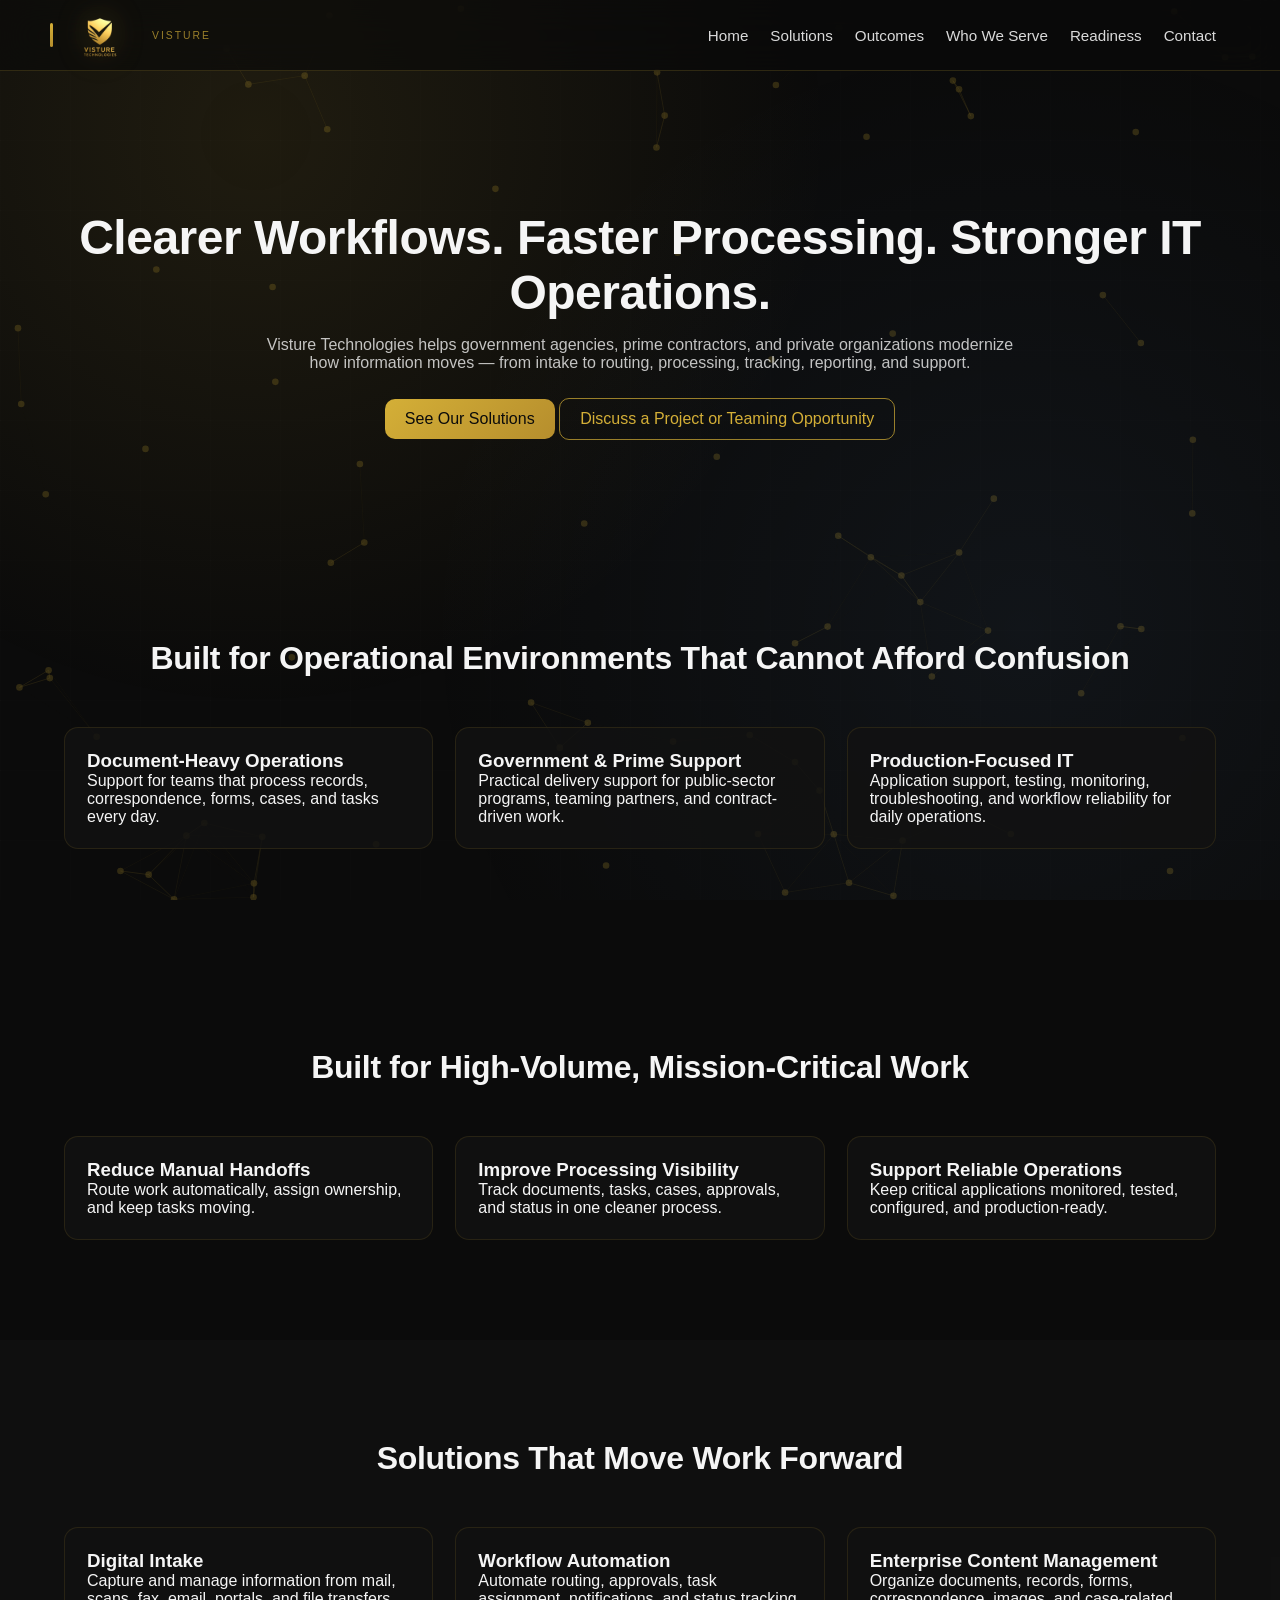
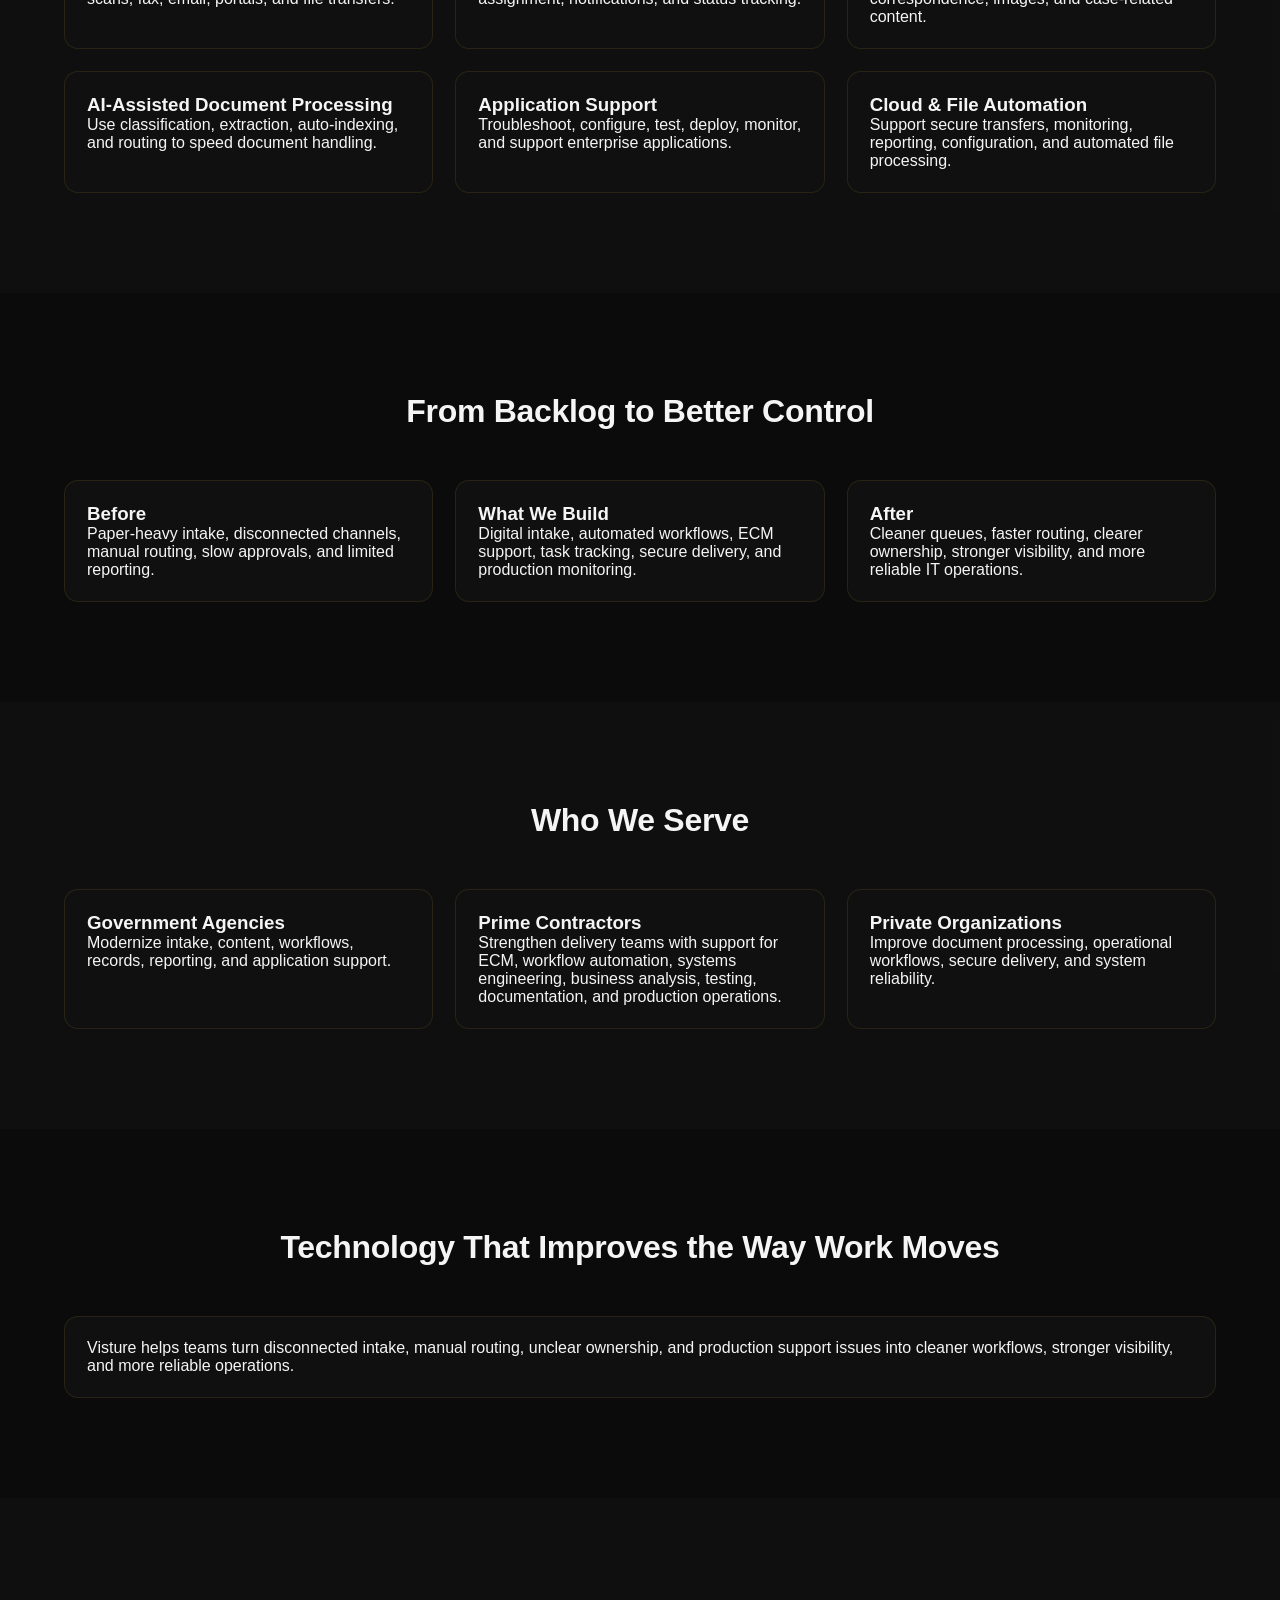
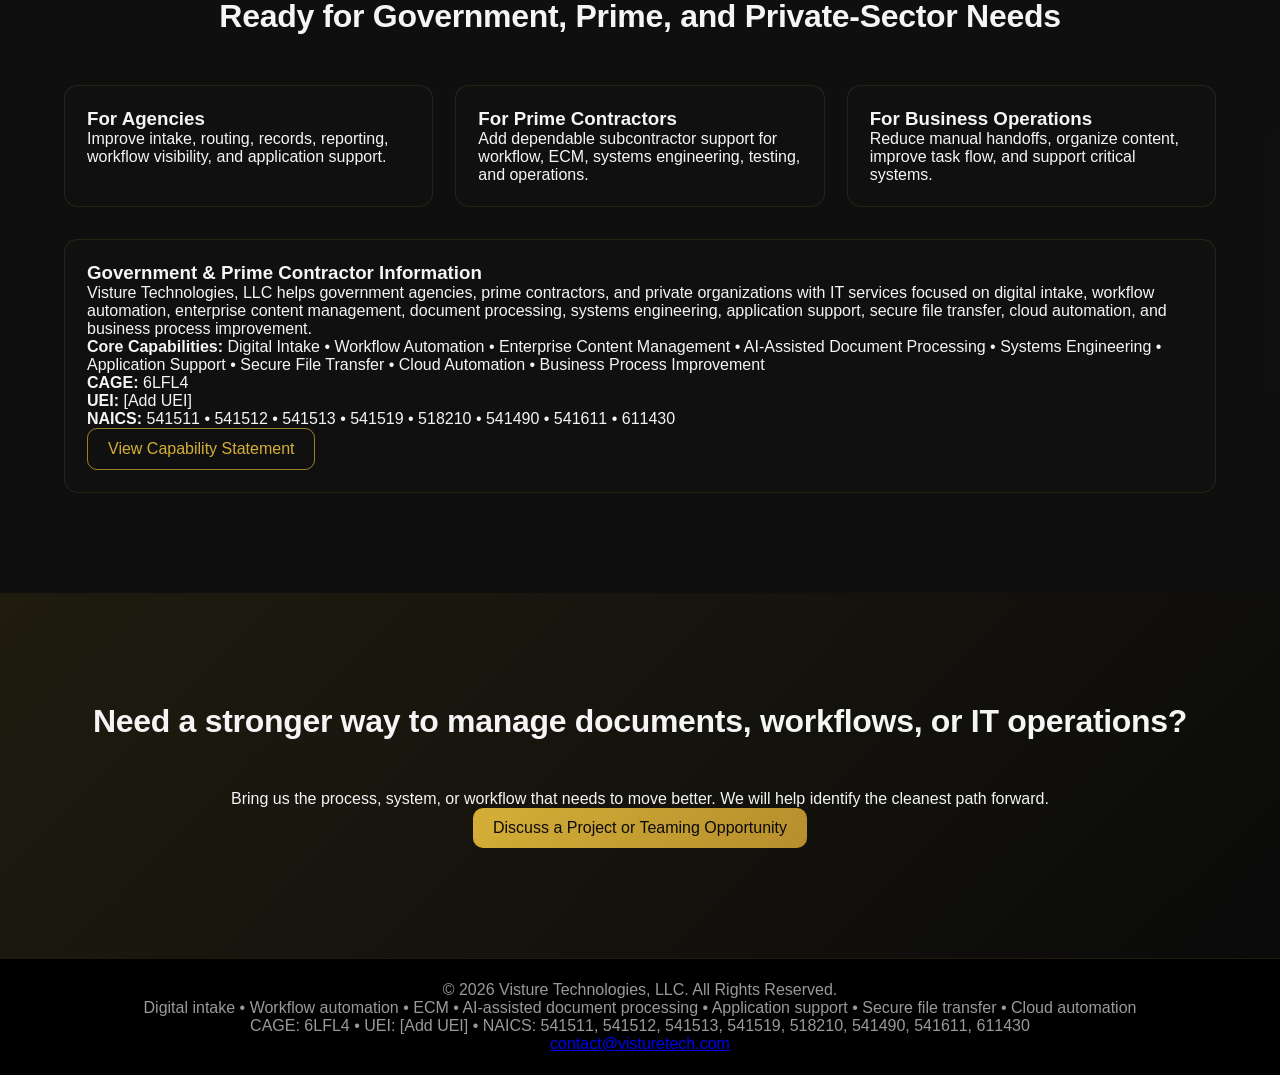
==== index.html @ 5c80f466 "Revise index.html with updated content and structure Updated the content and structure of the index." ====
<!DOCTYPE html>
<html lang="en">
<head>
<meta charset="UTF-8">
<meta name="viewport" content="width=device-width, initial-scale=1.0">
<meta name="description" content="Visture Technologies helps government agencies, prime contractors, and private organizations improve digital intake, workflow automation, enterprise content management, AI-assisted document processing, secure file transfer, and application support.">
<title>Visture Technologies | Digital Intake, Workflow Automation & Application Support</title>
<link rel="stylesheet" href="styles.css">
</head>

<body>

<canvas id="ai-grid"></canvas>

<header class="navbar">
  <div class="container nav-inner">

    <div class="logo">
      <img src="logo.png" alt="Visture Technologies">
    </div>

    <nav class="nav-links">
      <a href="#home">Home</a>
      <a href="#solutions">Solutions</a>
      <a href="#outcomes">Outcomes</a>
      <a href="#buyers">Who We Serve</a>
      <a href="#readiness">Readiness</a>
      <a href="#contact">Contact</a>
    </nav>

  </div>
</header>

<!-- HERO -->
<section id="home" class="hero reveal">
  <div class="container hero-inner">

    <h1 class="reveal">Clearer Workflows. Faster Processing. Stronger IT Operations.</h1>
    <p class="reveal reveal-delay-1">
      Visture Technologies helps government agencies, prime contractors, and private organizations modernize how information moves — from intake to routing, processing, tracking, reporting, and support.
    </p>

    <div class="hero-actions reveal reveal-delay-2">
      <a href="#solutions" class="btn primary">See Our Solutions</a>
      <a href="#contact" class="btn outline">Discuss a Project or Teaming Opportunity</a>
    </div>

  </div>
</section>


<!-- AUTHORITY STRIP -->
<section id="authority" class="section reveal">
  <div class="container">

    <h2 class="reveal">Built for Operational Environments That Cannot Afford Confusion</h2>

    <div class="grid-3">
      <div class="card reveal reveal-delay-1">
        <h3>Document-Heavy Operations</h3>
        <p>Support for teams that process records, correspondence, forms, cases, and tasks every day.</p>
      </div>

      <div class="card reveal reveal-delay-2">
        <h3>Government & Prime Support</h3>
        <p>Practical delivery support for public-sector programs, teaming partners, and contract-driven work.</p>
      </div>

      <div class="card reveal reveal-delay-3">
        <h3>Production-Focused IT</h3>
        <p>Application support, testing, monitoring, troubleshooting, and workflow reliability for daily operations.</p>
      </div>
    </div>

  </div>
</section>

<!-- OUTCOME STRIP -->
<section id="outcomes" class="section reveal">
  <div class="container">

    <h2 class="reveal">Built for High-Volume, Mission-Critical Work</h2>

    <div class="grid-3">
      <div class="card reveal reveal-delay-1">
        <h3>Reduce Manual Handoffs</h3>
        <p>Route work automatically, assign ownership, and keep tasks moving.</p>
      </div>

      <div class="card reveal reveal-delay-2">
        <h3>Improve Processing Visibility</h3>
        <p>Track documents, tasks, cases, approvals, and status in one cleaner process.</p>
      </div>

      <div class="card reveal reveal-delay-3">
        <h3>Support Reliable Operations</h3>
        <p>Keep critical applications monitored, tested, configured, and production-ready.</p>
      </div>
    </div>

  </div>
</section>

<!-- SOLUTIONS -->
<section id="solutions" class="section dark reveal">
  <div class="container">

    <h2 class="reveal">Solutions That Move Work Forward</h2>

    <div class="grid-3">
      <div class="card reveal reveal-delay-1">
        <h3>Digital Intake</h3>
        <p>Capture and manage information from mail, scans, fax, email, portals, and file transfers.</p>
      </div>

      <div class="card reveal reveal-delay-2">
        <h3>Workflow Automation</h3>
        <p>Automate routing, approvals, task assignment, notifications, and status tracking.</p>
      </div>

      <div class="card reveal reveal-delay-3">
        <h3>Enterprise Content Management</h3>
        <p>Organize documents, records, forms, correspondence, images, and case-related content.</p>
      </div>

      <div class="card reveal reveal-delay-1">
        <h3>AI-Assisted Document Processing</h3>
        <p>Use classification, extraction, auto-indexing, and routing to speed document handling.</p>
      </div>

      <div class="card reveal reveal-delay-2">
        <h3>Application Support</h3>
        <p>Troubleshoot, configure, test, deploy, monitor, and support enterprise applications.</p>
      </div>

      <div class="card reveal reveal-delay-3">
        <h3>Cloud & File Automation</h3>
        <p>Support secure transfers, monitoring, reporting, configuration, and automated file processing.</p>
      </div>
    </div>

  </div>
</section>

<!-- PRODUCTION VALUE -->
<section id="production" class="section reveal">
  <div class="container">
    <h2 class="reveal">From Backlog to Better Control</h2>

    <div class="grid-3">
      <div class="card reveal reveal-delay-1">
        <h3>Before</h3>
        <p>Paper-heavy intake, disconnected channels, manual routing, slow approvals, and limited reporting.</p>
      </div>

      <div class="card reveal reveal-delay-2">
        <h3>What We Build</h3>
        <p>Digital intake, automated workflows, ECM support, task tracking, secure delivery, and production monitoring.</p>
      </div>

      <div class="card reveal reveal-delay-3">
        <h3>After</h3>
        <p>Cleaner queues, faster routing, clearer ownership, stronger visibility, and more reliable IT operations.</p>
      </div>
    </div>
  </div>
</section>

<!-- WHO WE SERVE -->
<section id="buyers" class="section dark reveal">
  <div class="container">
    <h2 class="reveal">Who We Serve</h2>

    <div class="grid-3">
      <div class="card reveal reveal-delay-1">
        <h3>Government Agencies</h3>
        <p>Modernize intake, content, workflows, records, reporting, and application support.</p>
      </div>

      <div class="card reveal reveal-delay-2">
        <h3>Prime Contractors</h3>
        <p>Strengthen delivery teams with support for ECM, workflow automation, systems engineering, business analysis, testing, documentation, and production operations.</p>
      </div>

      <div class="card reveal reveal-delay-3">
        <h3>Private Organizations</h3>
        <p>Improve document processing, operational workflows, secure delivery, and system reliability.</p>
      </div>
    </div>
  </div>
</section>

<!-- ABOUT -->
<section id="about" class="section reveal">
  <div class="container">
    <h2 class="reveal">Technology That Improves the Way Work Moves</h2>

    <div class="card reveal reveal-delay-1">
      <p>
        Visture helps teams turn disconnected intake, manual routing, unclear ownership, and production support issues into cleaner workflows, stronger visibility, and more reliable operations.
      </p>
    </div>
  </div>
</section>


<!-- GOVERNMENT & TEAMING READINESS -->
<section id="readiness" class="section dark reveal">
  <div class="container">
    <h2 class="reveal">Ready for Government, Prime, and Private-Sector Needs</h2>

    <div class="grid-3">
      <div class="card reveal reveal-delay-1">
        <h3>For Agencies</h3>
        <p>Improve intake, routing, records, reporting, workflow visibility, and application support.</p>
      </div>

      <div class="card reveal reveal-delay-2">
        <h3>For Prime Contractors</h3>
        <p>Add dependable subcontractor support for workflow, ECM, systems engineering, testing, and operations.</p>
      </div>

      <div class="card reveal reveal-delay-3">
        <h3>For Business Operations</h3>
        <p>Reduce manual handoffs, organize content, improve task flow, and support critical systems.</p>
      </div>
    </div>

    <div class="card reveal reveal-delay-1" style="margin-top: 2rem;">
      <h3>Government & Prime Contractor Information</h3>
      <p>
        Visture Technologies, LLC helps government agencies, prime contractors, and private organizations with IT services focused on digital intake, workflow automation, enterprise content management, document processing, systems engineering, application support, secure file transfer, cloud automation, and business process improvement.
      </p>
      <p>
        <strong>Core Capabilities:</strong> Digital Intake • Workflow Automation • Enterprise Content Management • AI-Assisted Document Processing • Systems Engineering • Application Support • Secure File Transfer • Cloud Automation • Business Process Improvement
      </p>
      <p>
        <strong>CAGE:</strong> 6LFL4<br>
        <strong>UEI:</strong> [Add UEI]<br>
        <strong>NAICS:</strong> 541511 • 541512 • 541513 • 541519 • 518210 • 541490 • 541611 • 611430
      </p>
      <a href="capability-statement.pdf" class="btn outline">
        View Capability Statement
      </a>
    </div>
  </div>
</section>

<!-- CONTACT -->
<section id="contact" class="cta reveal">
  <div class="container">
    <h2 class="reveal">Need a stronger way to manage documents, workflows, or IT operations?</h2>
    <p class="reveal reveal-delay-1">
      Bring us the process, system, or workflow that needs to move better. We will help identify the cleanest path forward.
    </p>
    <a href="mailto:contact@visturetech.com?subject=Visture%20Technologies%20-%20Project%20or%20Teaming%20Discussion" class="btn primary reveal reveal-delay-1">
      Discuss a Project or Teaming Opportunity
    </a>
  </div>
</section>

<footer>
  <div class="container">
    <p>© 2026 Visture Technologies, LLC. All Rights Reserved.</p>
    <p>Digital intake • Workflow automation • ECM • AI-assisted document processing • Application support • Secure file transfer • Cloud automation</p>
    <p>CAGE: 6LFL4 • UEI: [Add UEI] • NAICS: 541511, 541512, 541513, 541519, 518210, 541490, 541611, 611430</p>
    <p><a href="mailto:contact@visturetech.com">contact@visturetech.com</a></p>
  </div>
</footer>

<!-- =========================
     AI SYSTEM (UPGRADED)
========================= -->
<script>
const canvas = document.getElementById("ai-grid");
const ctx = canvas.getContext("2d");

let w, h;
let nodes = [];
let mouse = { x: null, y: null };
let scrollY = 0;

function resize() {
  w = canvas.width = window.innerWidth;
  h = canvas.height = window.innerHeight;
}

function createNodes(count) {
  nodes = [];
  for (let i = 0; i < count; i++) {
    nodes.push({
      x: Math.random() * w,
      y: Math.random() * h,
      vx: (Math.random() - 0.5) * 0.6,
      vy: (Math.random() - 0.5) * 0.6
    });
  }
}

/* SECTION-AWARE INTELLIGENCE */
function getIntensity() {
  const y = scrollY;

  if (y < 500) return 1.2;       // HERO
  if (y < 1200) return 0.8;      // OUTCOMES
  if (y < 2000) return 0.5;      // SOLUTIONS
  return 0.3;                    // CTA
}

function draw() {
  ctx.clearRect(0, 0, w, h);

  const intensity = getIntensity();

  nodes.forEach(n => {

    /* mouse attraction */
    if (mouse.x && mouse.y) {
      const dx = mouse.x - n.x;
      const dy = mouse.y - n.y;
      const dist = Math.sqrt(dx * dx + dy * dy);

      if (dist < 120) {
        n.x += dx * 0.002 * intensity;
        n.y += dy * 0.002 * intensity;
      }
    }

    /* section behavior */
    if (scrollY > 600 && scrollY < 1400) {
      n.vy *= 0.98; // structured feel
    }

    if (scrollY > 1400) {
      n.vx *= 0.98;
      n.vy *= 0.98; // calm mode
    }

    n.x += n.vx * intensity;
    n.y += n.vy * intensity;

    if (n.x < 0 || n.x > w) n.vx *= -1;
    if (n.y < 0 || n.y > h) n.vy *= -1;

    const size = 1.5 + intensity * 1.5;

    ctx.beginPath();
    ctx.arc(n.x, n.y, size, 0, Math.PI * 2);
    ctx.fillStyle = `rgba(212,175,55,${0.15 + intensity * 0.35})`;
    ctx.fill();
  });

  for (let i = 0; i < nodes.length; i++) {
    for (let j = i + 1; j < nodes.length; j++) {

      const dx = nodes[i].x - nodes[j].x;
      const dy = nodes[i].y - nodes[j].y;
      const dist = Math.sqrt(dx * dx + dy * dy);

      const threshold = 110 + (1 - intensity) * 60;

      if (dist < threshold) {
        ctx.beginPath();
        ctx.moveTo(nodes[i].x, nodes[i].y);
        ctx.lineTo(nodes[j].x, nodes[j].y);

        ctx.strokeStyle =
          `rgba(212,175,55,${(1 - dist / threshold) * intensity})`;

        ctx.lineWidth = 0.4;
        ctx.stroke();
      }
    }
  }

  requestAnimationFrame(draw);
}

/* scroll tracking */
window.addEventListener("scroll", () => {
  scrollY = window.scrollY;
});

/* mouse tracking */
window.addEventListener("mousemove", (e) => {
  mouse.x = e.clientX;
  mouse.y = e.clientY;
});

window.addEventListener("resize", resize);

resize();
createNodes(85);
draw();
</script>

<!-- =========================
     SCROLL REVEAL SYSTEM
========================= -->
<script>
const reveals = document.querySelectorAll(".reveal");

function revealOnScroll() {
  const trigger = window.innerHeight * 0.85;

  reveals.forEach(el => {
    const top = el.getBoundingClientRect().top;

    if (top < trigger) {
      el.classList.add("active");
    }
  });
}

window.addEventListener("scroll", revealOnScroll);
window.addEventListener("load", revealOnScroll);
</script>

</body>
</html>
---- styles.css ----
/* =========================
   BASE SYSTEM RESET
========================= */
* {
  margin: 0;
  padding: 0;
  box-sizing: border-box;
}

html {
  scroll-behavior: smooth;
}

body {
  font-family: -apple-system, BlinkMacSystemFont, "Segoe UI", Roboto, Arial, sans-serif;
  background: #0b0b0b;
  color: #f5f5f5;
  padding-top: 80px;
  overflow-x: hidden;
}

/* =========================
   AI INTELLIGENCE LAYER (CANVAS BACKGROUND)
========================= */
#ai-grid {
  position: fixed;
  top: 0;
  left: 0;
  width: 100%;
  height: 100%;
  z-index: -4;
  opacity: 0.35;
  pointer-events: none;
}

/* =========================
   BACKGROUND DEPTH (APPLE + AI FUSION LAYER)
========================= */
body::before {
  content: "";
  position: fixed;
  inset: 0;
  background:
    radial-gradient(circle at 20% 15%, rgba(212,175,55,0.10), transparent 45%),
    radial-gradient(circle at 80% 70%, rgba(120,180,255,0.06), transparent 50%);
  z-index: -3;
  pointer-events: none;
}

/* DATA GRID / MIST LAYER */
body::after {
  content: "";
  position: fixed;
  inset: 0;
  background-image:
    linear-gradient(rgba(255,255,255,0.03) 1px, transparent 1px),
    linear-gradient(90deg, rgba(255,255,255,0.03) 1px, transparent 1px);
  background-size: 70px 70px;
  opacity: 0.35;
  z-index: -2;
  pointer-events: none;
}

/* =========================
   CONTAINER
========================= */
.container {
  max-width: 1200px;
  margin: 0 auto;
  padding: 0 24px;
}

/* =========================
   NAVBAR (APPLE GLASS STYLE)
========================= */
.navbar {
  position: fixed;
  top: 0;
  width: 100%;
  background: rgba(10,10,10,0.65);
  backdrop-filter: blur(18px);
  border-bottom: 1px solid rgba(212,175,55,0.18);
  z-index: 999;
}

.nav-inner {
  display: flex;
  justify-content: space-between;
  align-items: center;
  height: 70px;
}

/* =========================
   LOGO (BRAND ANCHOR ENHANCED)
========================= */
.logo {
  display: flex;
  align-items: center;
  gap: 10px;
  position: relative;
}

.logo::before {
  content: "";
  position: absolute;
  left: -14px;
  width: 3px;
  height: 24px;
  background: linear-gradient(180deg, #d4af37, #b68e2d);
  border-radius: 2px;
}

.logo img {
  height: 72px;
  width: auto;
  display: block;
  filter: drop-shadow(0 0 16px rgba(212,175,55,0.25))
  brightness(1.15); 
  transition: transform 0.3s ease;
}

.logo img:hover {
  transform: scale(1.05);
  filter:
    drop-shadow(0 0 18px rgba(212,175,55,0.55))
    brightness(1.25);
}

/* 🔥 OPTIONAL BRAND TEXT (SUBTLE, NOT LOUD) */
.logo::after {
  content: "VISTURE";
  font-size: 0.65rem;
  letter-spacing: 2px;
  color: rgba(212,175,55,0.7);
  margin-left: 6px;
}

/* =========================
   NAV LINKS (APPLE MINIMAL)
========================= */
.nav-links {
  display: flex;
  gap: 22px;
}

.nav-links a {
  color: rgba(255,255,255,0.85);
  text-decoration: none;
  font-size: 0.95rem;
  position: relative;
  transition: 0.25s ease;
}

.nav-links a::after {
  content: "";
  position: absolute;
  left: 0;
  bottom: -6px;
  width: 0%;
  height: 1px;
  background: #d4af37;
  transition: 0.3s ease;
}

.nav-links a:hover {
  color: #d4af37;
}

.nav-links a:hover::after {
  width: 100%;
}

/* =========================
   HERO (APPLE FOCUS LAYER)
========================= */
.hero {
  padding: 130px 0 100px;
  text-align: center;
  position: relative;
}

.hero h1 {
  font-size: 3rem;
  letter-spacing: -0.5px;
  margin-bottom: 16px;
  animation: fadeUp 0.9s ease both;
}

.hero p {
  max-width: 760px;
  margin: 0 auto 26px;
  color: rgba(255,255,255,0.75);
  animation: fadeUp 1.05s ease both;
}

/* =========================
   SECTIONS
========================= */
.section {
  padding: 100px 0;
}

.section.dark {
  background: rgba(255,255,255,0.02);
}

/* =========================
   HEADINGS
========================= */
h2 {
  text-align: center;
  margin-bottom: 50px;
  font-size: 2rem;
  letter-spacing: -0.3px;
}

/* =========================
   GRID SYSTEM
========================= */
.grid-3 {
  display: grid;
  grid-template-columns: repeat(3, 1fr);
  gap: 22px;
}

/* =========================
   CARDS (AI-ENHANCED LIFT)
========================= */
.card {
  background: rgba(18,18,18,0.85);
  border: 1px solid rgba(212,175,55,0.12);
  border-radius: 14px;
  padding: 22px;
  transition: all 0.35s ease;
  position: relative;
  overflow: hidden;
}

/* subtle AI glow pulse */
.card::before {
  content: "";
  position: absolute;
  inset: 0;
  background: radial-gradient(circle at 50% 50%, rgba(212,175,55,0.08), transparent 60%);
  opacity: 0;
  transition: opacity 0.4s ease;
}

.card:hover {
  transform: translateY(-8px);
  border-color: rgba(212,175,55,0.35);
  box-shadow: 0 12px 30px rgba(0,0,0,0.4);
}

.card:hover::before {
  opacity: 1;
}

/* =========================
   BUTTONS
========================= */
.btn {
  display: inline-block;
  padding: 11px 20px;
  border-radius: 10px;
  text-decoration: none;
  font-weight: 500;
  transition: 0.3s ease;
}

.primary {
  background: linear-gradient(135deg, #d4af37, #b68e2d);
  color: #0b0b0b;
}

.primary:hover {
  transform: scale(1.05);
}

.outline {
  border: 1px solid rgba(212,175,55,0.7);
  color: #d4af37;
}

.outline:hover {
  background: rgba(212,175,55,0.08);
}

/* =========================
   CTA
========================= */
.cta {
  text-align: center;
  padding: 110px 20px;
  background: linear-gradient(135deg, rgba(212,175,55,0.10), transparent);
}

/* =========================
   FOOTER
========================= */
footer {
  text-align: center;
  padding: 22px;
  background: #000;
  border-top: 1px solid rgba(212,175,55,0.15);
  color: rgba(255,255,255,0.6);
}

/* =========================
   ANIMATION SYSTEM
========================= */
@keyframes fadeUp {
  from {
    opacity: 0;
    transform: translateY(16px);
  }
  to {
    opacity: 1;
    transform: translateY(0);
  }
}

/* =========================
   SCROLL REVEAL SYSTEM
========================= */

.reveal {
  opacity: 0;
  transform: translateY(40px);
  transition: opacity 0.8s ease, transform 0.8s cubic-bezier(0.22, 1, 0.36, 1);
}

.reveal.active {
  opacity: 1;
  transform: translateY(0);
}

/* stagger effect */
.reveal-delay-1 { transition-delay: 0.1s; }
.reveal-delay-2 { transition-delay: 0.2s; }
.reveal-delay-3 { transition-delay: 0.3s; }

/* =========================
   MOBILE
========================= */
@media (max-width: 900px) {
  .grid-3 {
    grid-template-columns: 1fr;
  }

  .hero h1 {
    font-size: 2.1rem;
  }

  .nav-links {
    gap: 14px;
    font-size: 0.85rem;
  }
}
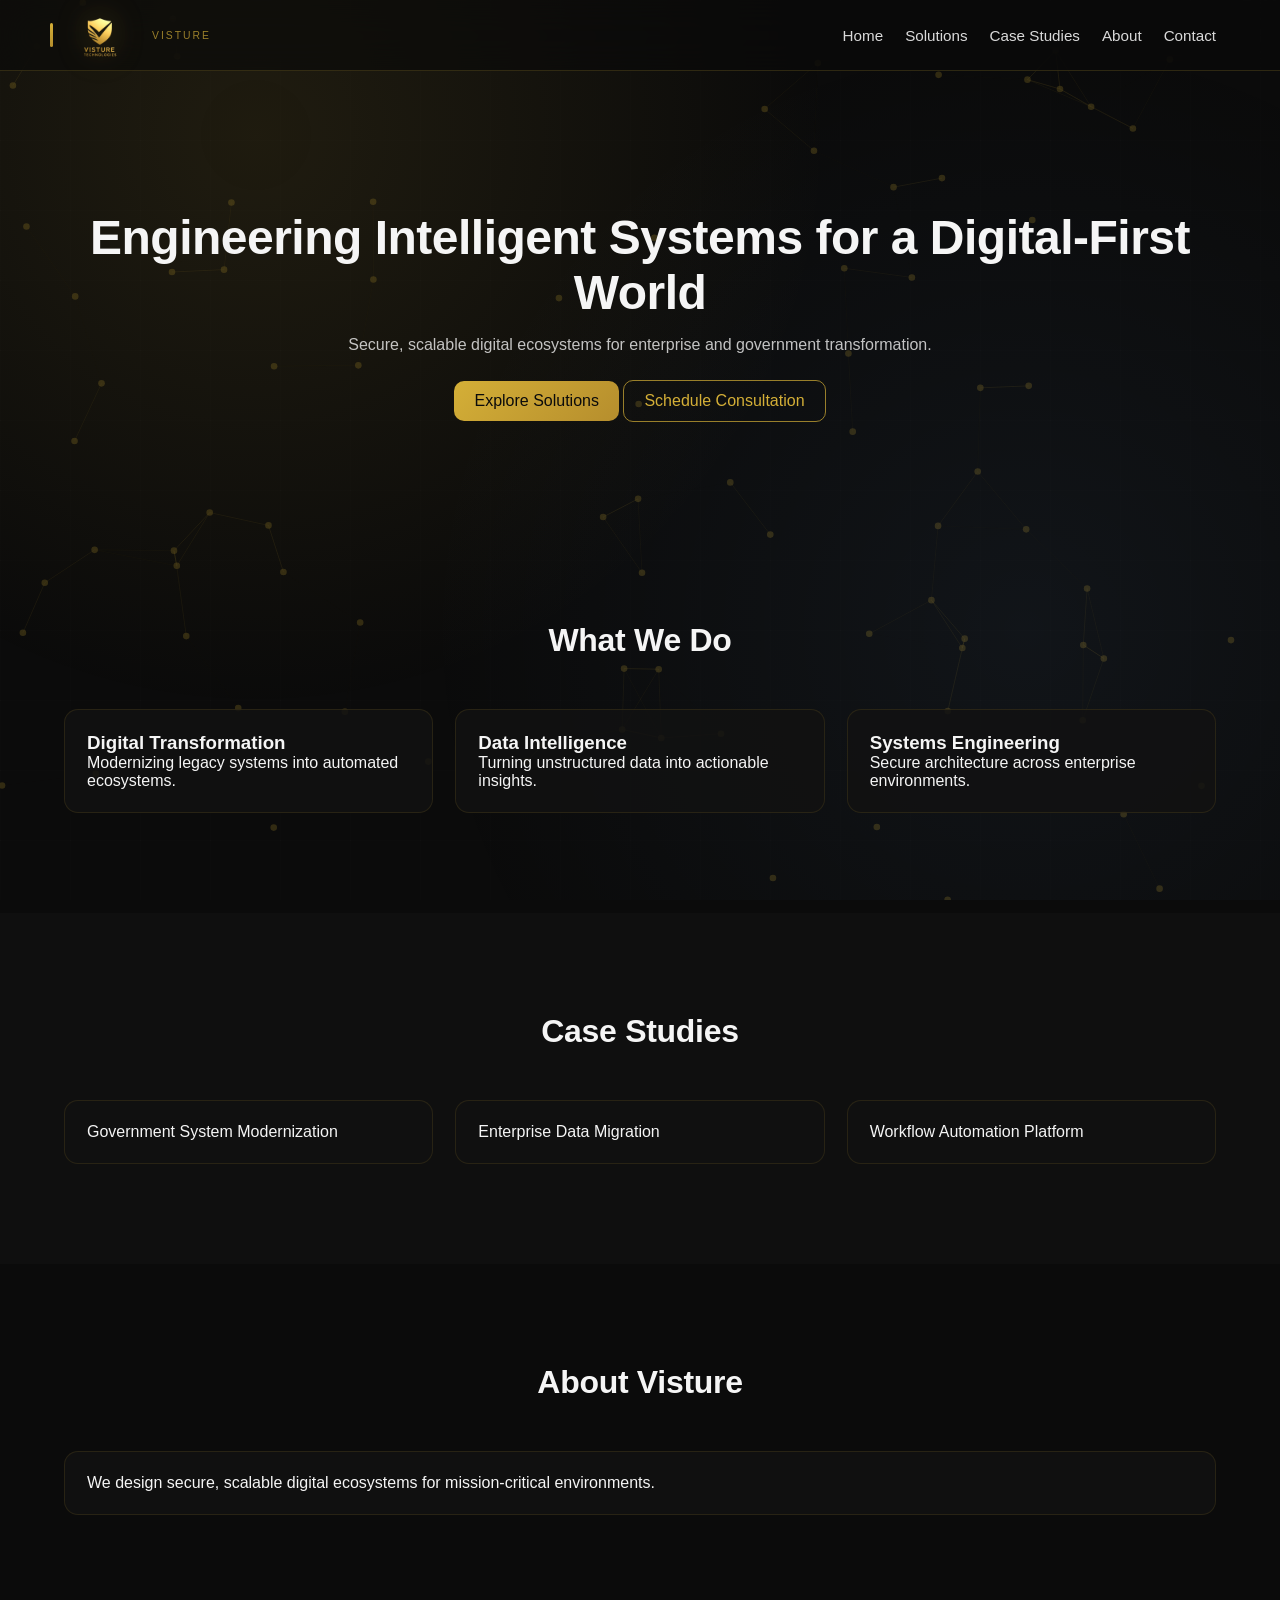
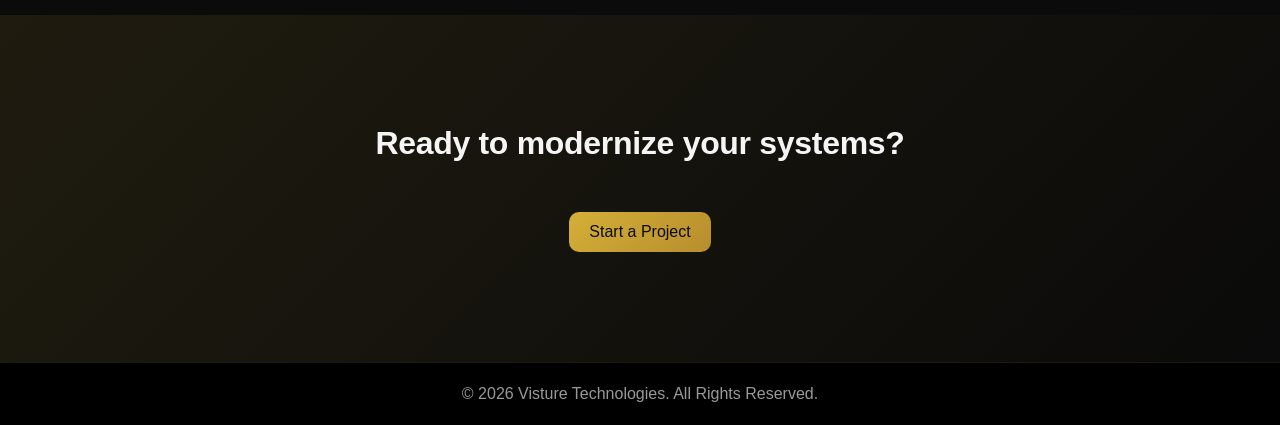
==== commit b689ee34: "Refactor index.html for updated content and structure" ====
--- a/index.html
+++ b/index.html
@@ -3,8 +3,7 @@
 <head>
 <meta charset="UTF-8">
 <meta name="viewport" content="width=device-width, initial-scale=1.0">
-<meta name="description" content="Visture Technologies helps government agencies, prime contractors, and private organizations improve digital intake, workflow automation, enterprise content management, AI-assisted document processing, secure file transfer, and application support.">
-<title>Visture Technologies | Digital Intake, Workflow Automation & Application Support</title>
+<title>Visture Technologies</title>
 <link rel="stylesheet" href="styles.css">
 </head>
 
@@ -22,9 +21,8 @@
     <nav class="nav-links">
       <a href="#home">Home</a>
       <a href="#solutions">Solutions</a>
-      <a href="#outcomes">Outcomes</a>
-      <a href="#buyers">Who We Serve</a>
-      <a href="#readiness">Readiness</a>
+      <a href="#cases">Case Studies</a>
+      <a href="#about">About</a>
       <a href="#contact">Contact</a>
     </nav>
 
@@ -35,157 +33,54 @@
 <section id="home" class="hero reveal">
   <div class="container hero-inner">
 
-    <h1 class="reveal">Clearer Workflows. Faster Processing. Stronger IT Operations.</h1>
+    <h1 class="reveal">Engineering Intelligent Systems for a Digital-First World</h1>
     <p class="reveal reveal-delay-1">
-      Visture Technologies helps government agencies, prime contractors, and private organizations modernize how information moves — from intake to routing, processing, tracking, reporting, and support.
+      Secure, scalable digital ecosystems for enterprise and government transformation.
     </p>
 
     <div class="hero-actions reveal reveal-delay-2">
-      <a href="#solutions" class="btn primary">See Our Solutions</a>
-      <a href="#contact" class="btn outline">Discuss a Project or Teaming Opportunity</a>
-    </div>
-
-  </div>
-</section>
-
-
-<!-- AUTHORITY STRIP -->
-<section id="authority" class="section reveal">
-  <div class="container">
-
-    <h2 class="reveal">Built for Operational Environments That Cannot Afford Confusion</h2>
+      <a href="#solutions" class="btn primary">Explore Solutions</a>
+      <a href="#contact" class="btn outline">Schedule Consultation</a>
+    </div>
+
+  </div>
+</section>
+
+<!-- SOLUTIONS -->
+<section id="solutions" class="section reveal">
+  <div class="container">
+
+    <h2 class="reveal">What We Do</h2>
 
     <div class="grid-3">
       <div class="card reveal reveal-delay-1">
-        <h3>Document-Heavy Operations</h3>
-        <p>Support for teams that process records, correspondence, forms, cases, and tasks every day.</p>
+        <h3>Digital Transformation</h3>
+        <p>Modernizing legacy systems into automated ecosystems.</p>
       </div>
 
       <div class="card reveal reveal-delay-2">
-        <h3>Government & Prime Support</h3>
-        <p>Practical delivery support for public-sector programs, teaming partners, and contract-driven work.</p>
+        <h3>Data Intelligence</h3>
+        <p>Turning unstructured data into actionable insights.</p>
       </div>
 
       <div class="card reveal reveal-delay-3">
-        <h3>Production-Focused IT</h3>
-        <p>Application support, testing, monitoring, troubleshooting, and workflow reliability for daily operations.</p>
+        <h3>Systems Engineering</h3>
+        <p>Secure architecture across enterprise environments.</p>
       </div>
     </div>
 
   </div>
 </section>
 
-<!-- OUTCOME STRIP -->
-<section id="outcomes" class="section reveal">
-  <div class="container">
-
-    <h2 class="reveal">Built for High-Volume, Mission-Critical Work</h2>
+<!-- CASE STUDIES -->
+<section id="cases" class="section dark reveal">
+  <div class="container">
+    <h2 class="reveal">Case Studies</h2>
 
     <div class="grid-3">
-      <div class="card reveal reveal-delay-1">
-        <h3>Reduce Manual Handoffs</h3>
-        <p>Route work automatically, assign ownership, and keep tasks moving.</p>
-      </div>
-
-      <div class="card reveal reveal-delay-2">
-        <h3>Improve Processing Visibility</h3>
-        <p>Track documents, tasks, cases, approvals, and status in one cleaner process.</p>
-      </div>
-
-      <div class="card reveal reveal-delay-3">
-        <h3>Support Reliable Operations</h3>
-        <p>Keep critical applications monitored, tested, configured, and production-ready.</p>
-      </div>
-    </div>
-
-  </div>
-</section>
-
-<!-- SOLUTIONS -->
-<section id="solutions" class="section dark reveal">
-  <div class="container">
-
-    <h2 class="reveal">Solutions That Move Work Forward</h2>
-
-    <div class="grid-3">
-      <div class="card reveal reveal-delay-1">
-        <h3>Digital Intake</h3>
-        <p>Capture and manage information from mail, scans, fax, email, portals, and file transfers.</p>
-      </div>
-
-      <div class="card reveal reveal-delay-2">
-        <h3>Workflow Automation</h3>
-        <p>Automate routing, approvals, task assignment, notifications, and status tracking.</p>
-      </div>
-
-      <div class="card reveal reveal-delay-3">
-        <h3>Enterprise Content Management</h3>
-        <p>Organize documents, records, forms, correspondence, images, and case-related content.</p>
-      </div>
-
-      <div class="card reveal reveal-delay-1">
-        <h3>AI-Assisted Document Processing</h3>
-        <p>Use classification, extraction, auto-indexing, and routing to speed document handling.</p>
-      </div>
-
-      <div class="card reveal reveal-delay-2">
-        <h3>Application Support</h3>
-        <p>Troubleshoot, configure, test, deploy, monitor, and support enterprise applications.</p>
-      </div>
-
-      <div class="card reveal reveal-delay-3">
-        <h3>Cloud & File Automation</h3>
-        <p>Support secure transfers, monitoring, reporting, configuration, and automated file processing.</p>
-      </div>
-    </div>
-
-  </div>
-</section>
-
-<!-- PRODUCTION VALUE -->
-<section id="production" class="section reveal">
-  <div class="container">
-    <h2 class="reveal">From Backlog to Better Control</h2>
-
-    <div class="grid-3">
-      <div class="card reveal reveal-delay-1">
-        <h3>Before</h3>
-        <p>Paper-heavy intake, disconnected channels, manual routing, slow approvals, and limited reporting.</p>
-      </div>
-
-      <div class="card reveal reveal-delay-2">
-        <h3>What We Build</h3>
-        <p>Digital intake, automated workflows, ECM support, task tracking, secure delivery, and production monitoring.</p>
-      </div>
-
-      <div class="card reveal reveal-delay-3">
-        <h3>After</h3>
-        <p>Cleaner queues, faster routing, clearer ownership, stronger visibility, and more reliable IT operations.</p>
-      </div>
-    </div>
-  </div>
-</section>
-
-<!-- WHO WE SERVE -->
-<section id="buyers" class="section dark reveal">
-  <div class="container">
-    <h2 class="reveal">Who We Serve</h2>
-
-    <div class="grid-3">
-      <div class="card reveal reveal-delay-1">
-        <h3>Government Agencies</h3>
-        <p>Modernize intake, content, workflows, records, reporting, and application support.</p>
-      </div>
-
-      <div class="card reveal reveal-delay-2">
-        <h3>Prime Contractors</h3>
-        <p>Strengthen delivery teams with support for ECM, workflow automation, systems engineering, business analysis, testing, documentation, and production operations.</p>
-      </div>
-
-      <div class="card reveal reveal-delay-3">
-        <h3>Private Organizations</h3>
-        <p>Improve document processing, operational workflows, secure delivery, and system reliability.</p>
-      </div>
+      <div class="card reveal reveal-delay-1">Government System Modernization</div>
+      <div class="card reveal reveal-delay-2">Enterprise Data Migration</div>
+      <div class="card reveal reveal-delay-3">Workflow Automation Platform</div>
     </div>
   </div>
 </section>
@@ -193,55 +88,10 @@
 <!-- ABOUT -->
 <section id="about" class="section reveal">
   <div class="container">
-    <h2 class="reveal">Technology That Improves the Way Work Moves</h2>
+    <h2 class="reveal">About Visture</h2>
 
     <div class="card reveal reveal-delay-1">
-      <p>
-        Visture helps teams turn disconnected intake, manual routing, unclear ownership, and production support issues into cleaner workflows, stronger visibility, and more reliable operations.
-      </p>
-    </div>
-  </div>
-</section>
-
-
-<!-- GOVERNMENT & TEAMING READINESS -->
-<section id="readiness" class="section dark reveal">
-  <div class="container">
-    <h2 class="reveal">Ready for Government, Prime, and Private-Sector Needs</h2>
-
-    <div class="grid-3">
-      <div class="card reveal reveal-delay-1">
-        <h3>For Agencies</h3>
-        <p>Improve intake, routing, records, reporting, workflow visibility, and application support.</p>
-      </div>
-
-      <div class="card reveal reveal-delay-2">
-        <h3>For Prime Contractors</h3>
-        <p>Add dependable subcontractor support for workflow, ECM, systems engineering, testing, and operations.</p>
-      </div>
-
-      <div class="card reveal reveal-delay-3">
-        <h3>For Business Operations</h3>
-        <p>Reduce manual handoffs, organize content, improve task flow, and support critical systems.</p>
-      </div>
-    </div>
-
-    <div class="card reveal reveal-delay-1" style="margin-top: 2rem;">
-      <h3>Government & Prime Contractor Information</h3>
-      <p>
-        Visture Technologies, LLC helps government agencies, prime contractors, and private organizations with IT services focused on digital intake, workflow automation, enterprise content management, document processing, systems engineering, application support, secure file transfer, cloud automation, and business process improvement.
-      </p>
-      <p>
-        <strong>Core Capabilities:</strong> Digital Intake • Workflow Automation • Enterprise Content Management • AI-Assisted Document Processing • Systems Engineering • Application Support • Secure File Transfer • Cloud Automation • Business Process Improvement
-      </p>
-      <p>
-        <strong>CAGE:</strong> 6LFL4<br>
-        <strong>UEI:</strong> [Add UEI]<br>
-        <strong>NAICS:</strong> 541511 • 541512 • 541513 • 541519 • 518210 • 541490 • 541611 • 611430
-      </p>
-      <a href="capability-statement.pdf" class="btn outline">
-        View Capability Statement
-      </a>
+      We design secure, scalable digital ecosystems for mission-critical environments.
     </div>
   </div>
 </section>
@@ -249,22 +99,16 @@
 <!-- CONTACT -->
 <section id="contact" class="cta reveal">
   <div class="container">
-    <h2 class="reveal">Need a stronger way to manage documents, workflows, or IT operations?</h2>
-    <p class="reveal reveal-delay-1">
-      Bring us the process, system, or workflow that needs to move better. We will help identify the cleanest path forward.
-    </p>
-    <a href="mailto:contact@visturetech.com?subject=Visture%20Technologies%20-%20Project%20or%20Teaming%20Discussion" class="btn primary reveal reveal-delay-1">
-      Discuss a Project or Teaming Opportunity
+    <h2 class="reveal">Ready to modernize your systems?</h2>
+    <a href="mailto:support@visturetech.com" class="btn primary reveal reveal-delay-1">
+      Start a Project
     </a>
   </div>
 </section>
 
 <footer>
   <div class="container">
-    <p>© 2026 Visture Technologies, LLC. All Rights Reserved.</p>
-    <p>Digital intake • Workflow automation • ECM • AI-assisted document processing • Application support • Secure file transfer • Cloud automation</p>
-    <p>CAGE: 6LFL4 • UEI: [Add UEI] • NAICS: 541511, 541512, 541513, 541519, 518210, 541490, 541611, 611430</p>
-    <p><a href="mailto:contact@visturetech.com">contact@visturetech.com</a></p>
+    <p>© 2026 Visture Technologies. All Rights Reserved.</p>
   </div>
 </footer>
 
@@ -302,8 +146,8 @@
   const y = scrollY;
 
   if (y < 500) return 1.2;       // HERO
-  if (y < 1200) return 0.8;      // OUTCOMES
-  if (y < 2000) return 0.5;      // SOLUTIONS
+  if (y < 1200) return 0.8;      // SOLUTIONS
+  if (y < 2000) return 0.5;      // CASES
   return 0.3;                    // CTA
 }
 
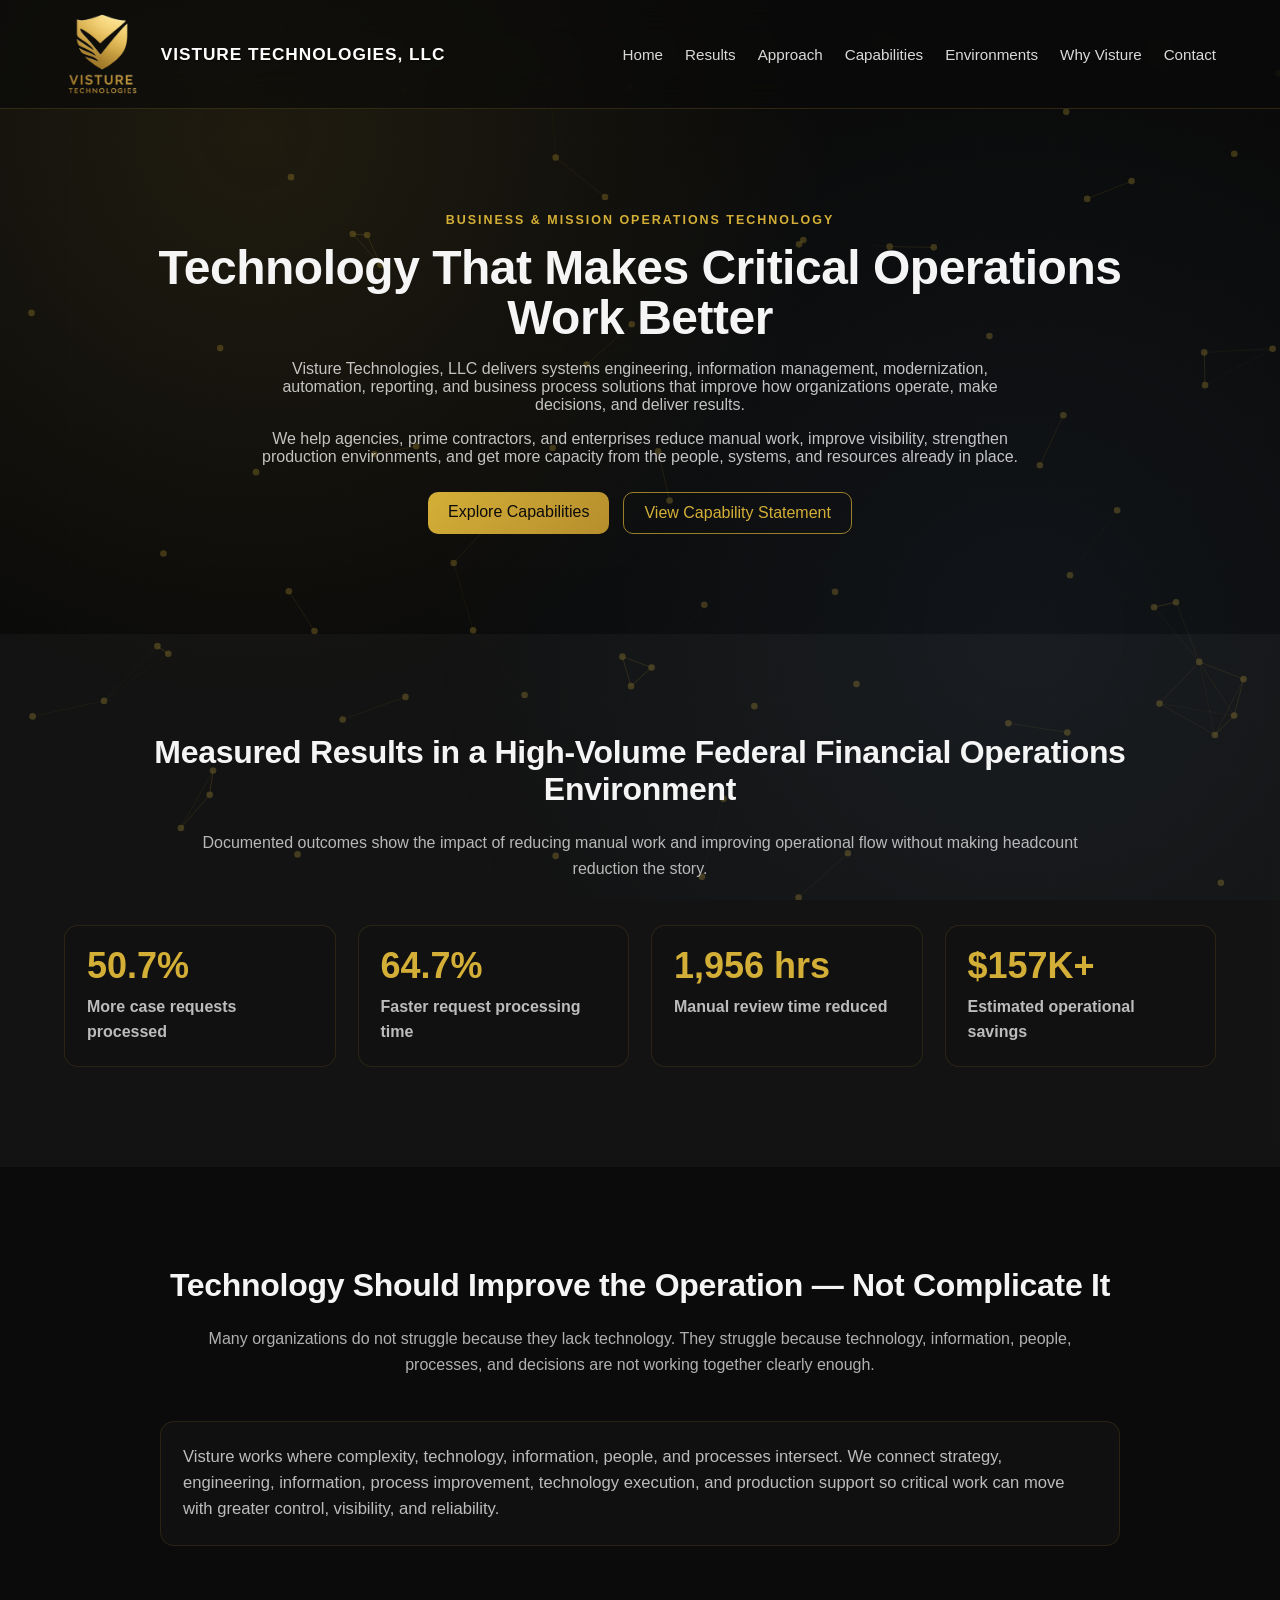
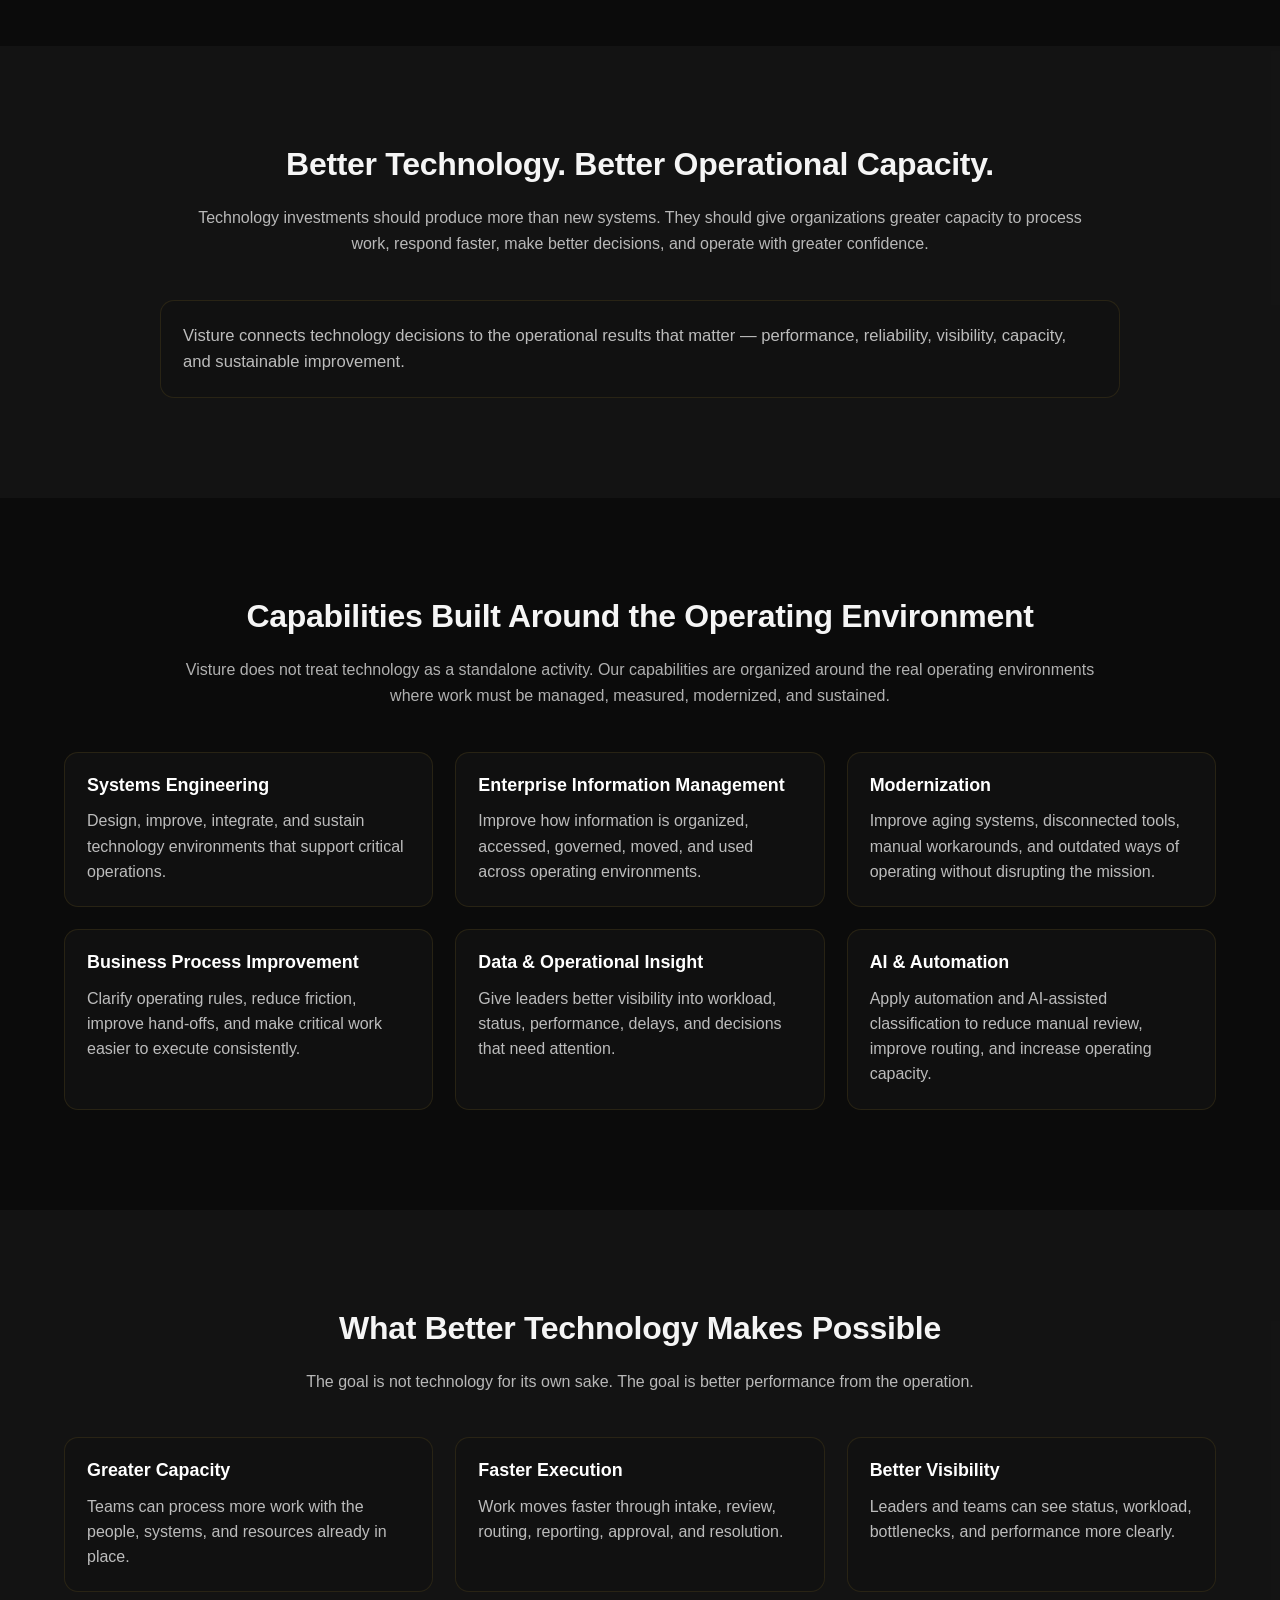
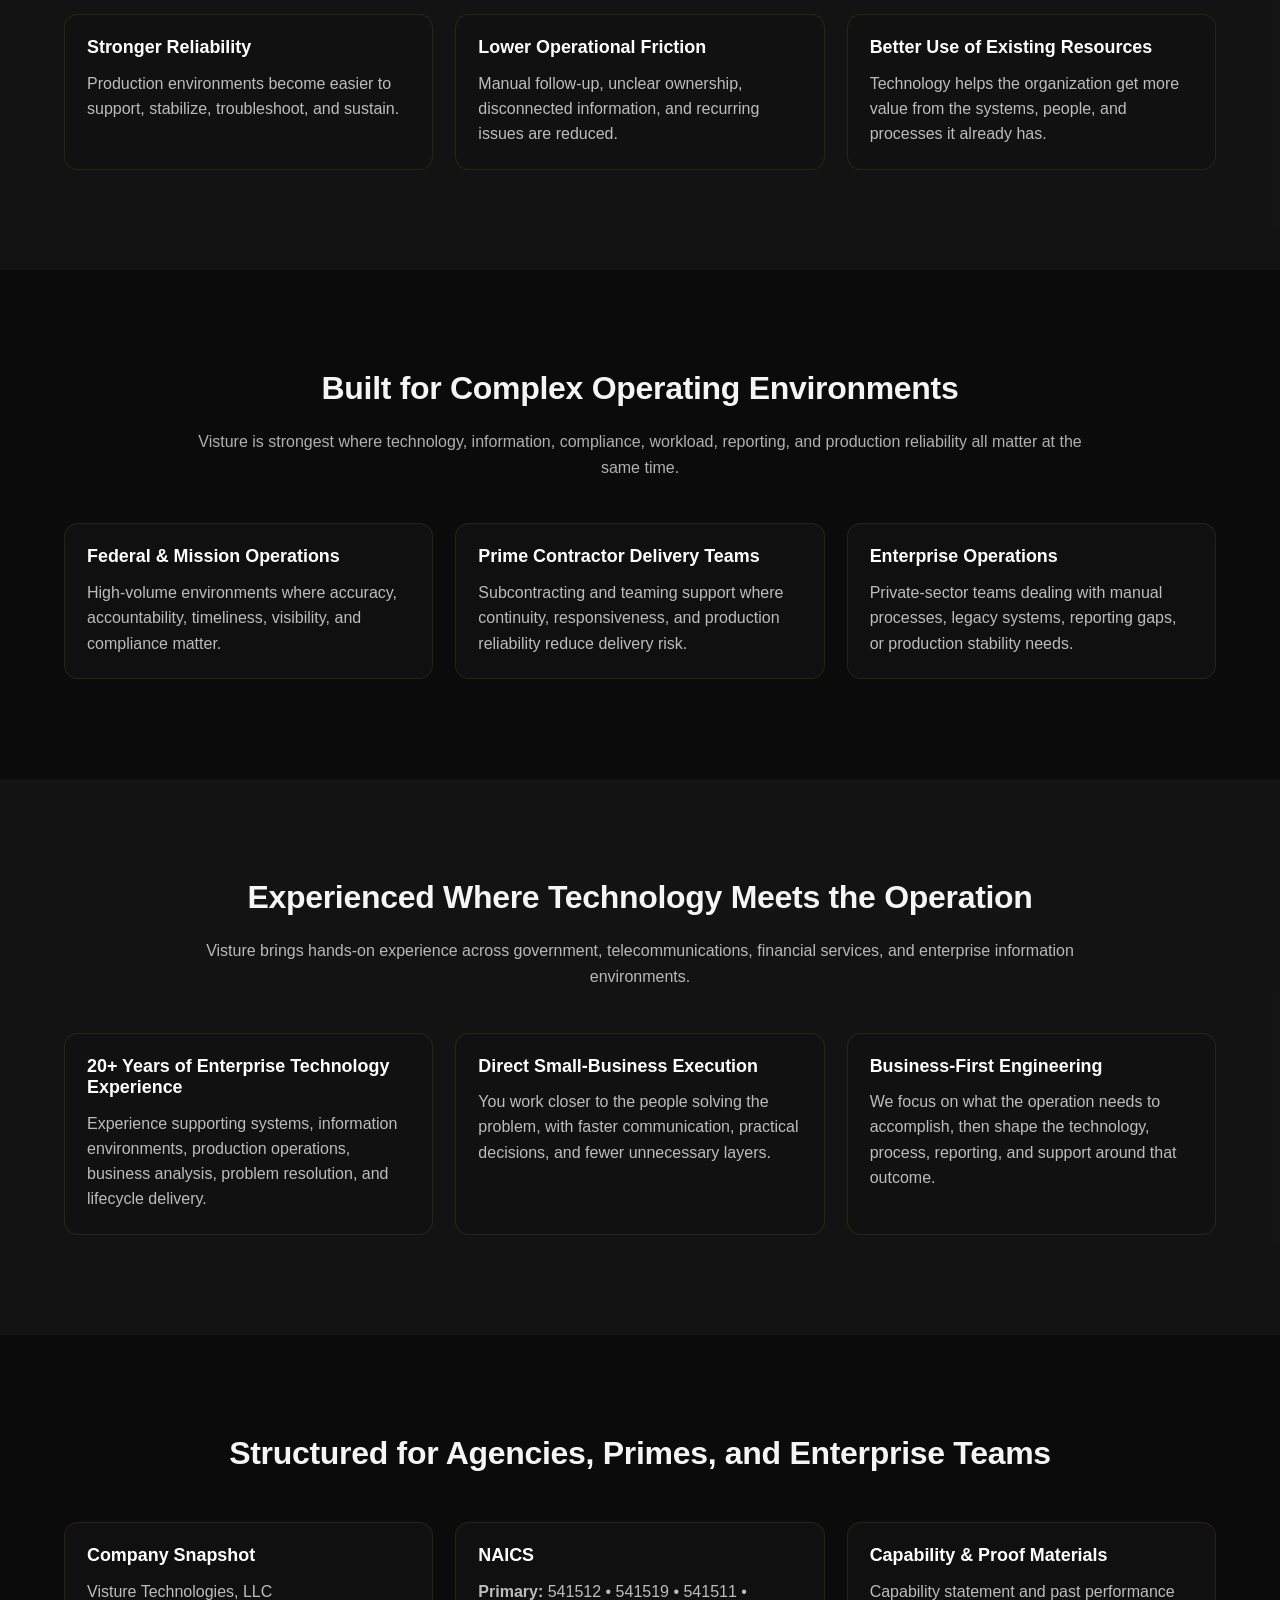
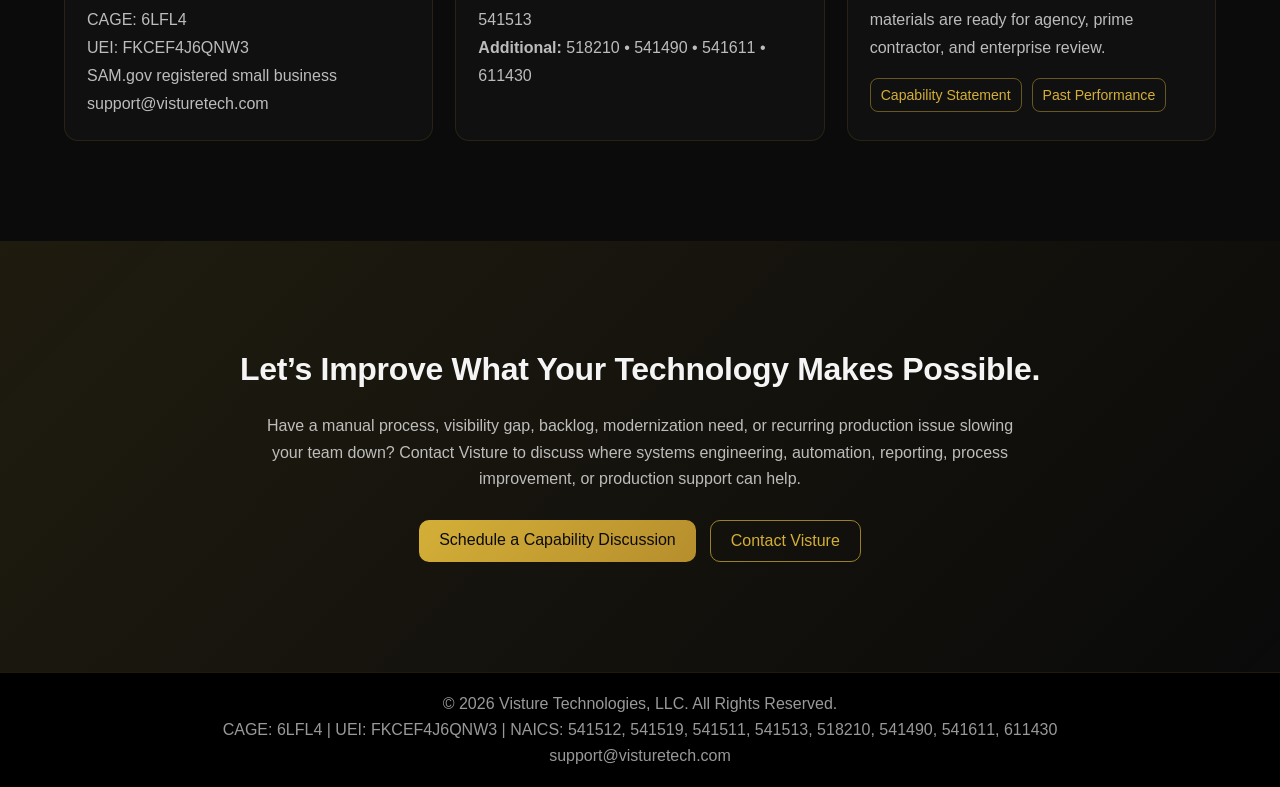
==== commit cbee63ed: "Add files via upload" ====
--- a/index.html
+++ b/index.html
@@ -1,264 +1,467 @@
-<!DOCTYPE html>
-<html lang="en">
-<head>
-<meta charset="UTF-8">
-<meta name="viewport" content="width=device-width, initial-scale=1.0">
-<title>Visture Technologies</title>
-<link rel="stylesheet" href="styles.css">
-</head>
-
-<body>
-
-<canvas id="ai-grid"></canvas>
-
-<header class="navbar">
-  <div class="container nav-inner">
-
-    <div class="logo">
-      <img src="logo.png" alt="Visture Technologies">
-    </div>
-
-    <nav class="nav-links">
-      <a href="#home">Home</a>
-      <a href="#solutions">Solutions</a>
-      <a href="#cases">Case Studies</a>
-      <a href="#about">About</a>
-      <a href="#contact">Contact</a>
-    </nav>
-
-  </div>
-</header>
-
-<!-- HERO -->
-<section id="home" class="hero reveal">
-  <div class="container hero-inner">
-
-    <h1 class="reveal">Engineering Intelligent Systems for a Digital-First World</h1>
-    <p class="reveal reveal-delay-1">
-      Secure, scalable digital ecosystems for enterprise and government transformation.
-    </p>
-
-    <div class="hero-actions reveal reveal-delay-2">
-      <a href="#solutions" class="btn primary">Explore Solutions</a>
-      <a href="#contact" class="btn outline">Schedule Consultation</a>
-    </div>
-
-  </div>
-</section>
-
-<!-- SOLUTIONS -->
-<section id="solutions" class="section reveal">
-  <div class="container">
-
-    <h2 class="reveal">What We Do</h2>
-
-    <div class="grid-3">
-      <div class="card reveal reveal-delay-1">
-        <h3>Digital Transformation</h3>
-        <p>Modernizing legacy systems into automated ecosystems.</p>
-      </div>
-
-      <div class="card reveal reveal-delay-2">
-        <h3>Data Intelligence</h3>
-        <p>Turning unstructured data into actionable insights.</p>
-      </div>
-
-      <div class="card reveal reveal-delay-3">
-        <h3>Systems Engineering</h3>
-        <p>Secure architecture across enterprise environments.</p>
-      </div>
-    </div>
-
-  </div>
-</section>
-
-<!-- CASE STUDIES -->
-<section id="cases" class="section dark reveal">
-  <div class="container">
-    <h2 class="reveal">Case Studies</h2>
-
-    <div class="grid-3">
-      <div class="card reveal reveal-delay-1">Government System Modernization</div>
-      <div class="card reveal reveal-delay-2">Enterprise Data Migration</div>
-      <div class="card reveal reveal-delay-3">Workflow Automation Platform</div>
-    </div>
-  </div>
-</section>
-
-<!-- ABOUT -->
-<section id="about" class="section reveal">
-  <div class="container">
-    <h2 class="reveal">About Visture</h2>
-
-    <div class="card reveal reveal-delay-1">
-      We design secure, scalable digital ecosystems for mission-critical environments.
-    </div>
-  </div>
-</section>
-
-<!-- CONTACT -->
-<section id="contact" class="cta reveal">
-  <div class="container">
-    <h2 class="reveal">Ready to modernize your systems?</h2>
-    <a href="mailto:support@visturetech.com" class="btn primary reveal reveal-delay-1">
-      Start a Project
-    </a>
-  </div>
-</section>
-
-<footer>
-  <div class="container">
-    <p>© 2026 Visture Technologies. All Rights Reserved.</p>
-  </div>
-</footer>
-
-<!-- =========================
-     AI SYSTEM (UPGRADED)
-========================= -->
-<script>
-const canvas = document.getElementById("ai-grid");
-const ctx = canvas.getContext("2d");
-
-let w, h;
-let nodes = [];
-let mouse = { x: null, y: null };
-let scrollY = 0;
-
-function resize() {
-  w = canvas.width = window.innerWidth;
-  h = canvas.height = window.innerHeight;
-}
-
-function createNodes(count) {
-  nodes = [];
-  for (let i = 0; i < count; i++) {
-    nodes.push({
-      x: Math.random() * w,
-      y: Math.random() * h,
-      vx: (Math.random() - 0.5) * 0.6,
-      vy: (Math.random() - 0.5) * 0.6
-    });
-  }
-}
-
-/* SECTION-AWARE INTELLIGENCE */
-function getIntensity() {
-  const y = scrollY;
-
-  if (y < 500) return 1.2;       // HERO
-  if (y < 1200) return 0.8;      // SOLUTIONS
-  if (y < 2000) return 0.5;      // CASES
-  return 0.3;                    // CTA
-}
-
-function draw() {
-  ctx.clearRect(0, 0, w, h);
-
-  const intensity = getIntensity();
-
-  nodes.forEach(n => {
-
-    /* mouse attraction */
-    if (mouse.x && mouse.y) {
-      const dx = mouse.x - n.x;
-      const dy = mouse.y - n.y;
-      const dist = Math.sqrt(dx * dx + dy * dy);
-
-      if (dist < 120) {
-        n.x += dx * 0.002 * intensity;
-        n.y += dy * 0.002 * intensity;
-      }
-    }
-
-    /* section behavior */
-    if (scrollY > 600 && scrollY < 1400) {
-      n.vy *= 0.98; // structured feel
-    }
-
-    if (scrollY > 1400) {
-      n.vx *= 0.98;
-      n.vy *= 0.98; // calm mode
-    }
-
-    n.x += n.vx * intensity;
-    n.y += n.vy * intensity;
-
-    if (n.x < 0 || n.x > w) n.vx *= -1;
-    if (n.y < 0 || n.y > h) n.vy *= -1;
-
-    const size = 1.5 + intensity * 1.5;
-
-    ctx.beginPath();
-    ctx.arc(n.x, n.y, size, 0, Math.PI * 2);
-    ctx.fillStyle = `rgba(212,175,55,${0.15 + intensity * 0.35})`;
-    ctx.fill();
-  });
-
-  for (let i = 0; i < nodes.length; i++) {
-    for (let j = i + 1; j < nodes.length; j++) {
-
-      const dx = nodes[i].x - nodes[j].x;
-      const dy = nodes[i].y - nodes[j].y;
-      const dist = Math.sqrt(dx * dx + dy * dy);
-
-      const threshold = 110 + (1 - intensity) * 60;
-
-      if (dist < threshold) {
-        ctx.beginPath();
-        ctx.moveTo(nodes[i].x, nodes[i].y);
-        ctx.lineTo(nodes[j].x, nodes[j].y);
-
-        ctx.strokeStyle =
-          `rgba(212,175,55,${(1 - dist / threshold) * intensity})`;
-
-        ctx.lineWidth = 0.4;
-        ctx.stroke();
-      }
-    }
-  }
-
-  requestAnimationFrame(draw);
-}
-
-/* scroll tracking */
-window.addEventListener("scroll", () => {
-  scrollY = window.scrollY;
-});
-
-/* mouse tracking */
-window.addEventListener("mousemove", (e) => {
-  mouse.x = e.clientX;
-  mouse.y = e.clientY;
-});
-
-window.addEventListener("resize", resize);
-
-resize();
-createNodes(85);
-draw();
-</script>
-
-<!-- =========================
-     SCROLL REVEAL SYSTEM
-========================= -->
-<script>
-const reveals = document.querySelectorAll(".reveal");
-
-function revealOnScroll() {
-  const trigger = window.innerHeight * 0.85;
-
-  reveals.forEach(el => {
-    const top = el.getBoundingClientRect().top;
-
-    if (top < trigger) {
-      el.classList.add("active");
-    }
-  });
-}
-
-window.addEventListener("scroll", revealOnScroll);
-window.addEventListener("load", revealOnScroll);
-</script>
-
-</body>
-</html>
+<!DOCTYPE html>
+<html lang="en">
+<head>
+<meta charset="UTF-8">
+<meta name="viewport" content="width=device-width, initial-scale=1.0">
+<title>Visture Technologies, LLC | Technology That Makes Critical Operations Work Better</title>
+<meta name="description" content="Visture Technologies, LLC delivers systems engineering, information management, modernization, automation, reporting, and business process solutions that improve how organizations operate, make decisions, and deliver results.">
+<script type="application/ld+json">
+{
+  "@context": "https://schema.org",
+  "@type": "Organization",
+  "name": "Visture Technologies, LLC",
+  "url": "https://www.visturetech.com",
+  "logo": "https://www.visturetech.com/logo.png",
+  "email": "support@visturetech.com",
+  "description": "Visture Technologies, LLC delivers systems engineering, information management, modernization, automation, reporting, and business process solutions that improve how organizations operate, make decisions, and deliver results.",
+  "naics": "541512, 541519, 541511, 541513, 518210, 541490, 541611, 611430",
+  "areaServed": "US"
+}
+</script>
+<link rel="stylesheet" href="styles.css">
+</head>
+
+<body>
+
+<canvas id="ai-grid" aria-hidden="true"></canvas>
+
+<header class="navbar">
+  <div class="container nav-inner">
+
+    <div class="logo">
+      <img src="logo.png" alt="Visture Technologies, LLC" title="Visture Technologies, LLC">
+    </div>
+
+    <nav class="nav-links" aria-label="Main navigation">
+      <a href="#home">Home</a>
+      <a href="#results">Results</a>
+      <a href="#approach">Approach</a>
+      <a href="#capabilities">Capabilities</a>
+      <a href="#environments">Environments</a>
+      <a href="#why-visture">Why Visture</a>
+      <a href="#contact">Contact</a>
+    </nav>
+
+  </div>
+</header>
+
+<!-- HERO -->
+<section id="home" class="hero reveal">
+  <div class="container hero-inner">
+
+    <span class="eyebrow reveal">Business &amp; Mission Operations Technology</span>
+    <h1 class="reveal">Technology That Makes Critical Operations Work Better</h1>
+    <p class="reveal reveal-delay-1">
+      Visture Technologies, LLC delivers systems engineering, information management, modernization, automation, reporting, and business process solutions that improve how organizations operate, make decisions, and deliver results.
+    </p>
+    <p class="reveal reveal-delay-2">
+      We help agencies, prime contractors, and enterprises reduce manual work, improve visibility, strengthen production environments, and get more capacity from the people, systems, and resources already in place.
+    </p>
+
+    <div class="hero-actions reveal reveal-delay-2">
+      <a href="#capabilities" class="btn primary">Explore Capabilities</a>
+      <a href="docs/Visture-Technologies-Capability-Statement-Elevated-Breathable.pdf" class="btn outline" target="_blank" rel="noopener">View Capability Statement</a>
+    </div>
+
+  </div>
+</section>
+
+<!-- RESULTS -->
+<section id="results" class="section dark reveal">
+  <div class="container">
+    <h2 class="reveal">Measured Results in a High-Volume Federal Financial Operations Environment</h2>
+    <p class="section-intro reveal reveal-delay-1">
+      Documented outcomes show the impact of reducing manual work and improving operational flow without making headcount reduction the story.
+    </p>
+
+    <div class="grid-3 metric-grid">
+      <div class="card metric reveal reveal-delay-1">
+        <h3>50.7%</h3>
+        <p>More case requests processed</p>
+      </div>
+
+      <div class="card metric reveal reveal-delay-2">
+        <h3>64.7%</h3>
+        <p>Faster request processing time</p>
+      </div>
+
+      <div class="card metric reveal reveal-delay-3">
+        <h3>1,956 hrs</h3>
+        <p>Manual review time reduced</p>
+      </div>
+
+      <div class="card metric reveal reveal-delay-1">
+        <h3>$157K+</h3>
+        <p>Estimated operational savings</p>
+      </div>
+    </div>
+  </div>
+</section>
+
+<!-- APPROACH -->
+<section id="approach" class="section reveal">
+  <div class="container">
+    <h2 class="reveal">Technology Should Improve the Operation — Not Complicate It</h2>
+    <p class="section-intro reveal reveal-delay-1">
+      Many organizations do not struggle because they lack technology. They struggle because technology, information, people, processes, and decisions are not working together clearly enough.
+    </p>
+
+    <div class="card reveal reveal-delay-2 statement-card">
+      <p>
+        Visture works where complexity, technology, information, people, and processes intersect. We connect strategy, engineering, information, process improvement, technology execution, and production support so critical work can move with greater control, visibility, and reliability.
+      </p>
+    </div>
+  </div>
+</section>
+
+<!-- LEADERSHIP VALUE -->
+<section id="leadership-value" class="section dark reveal">
+  <div class="container">
+    <h2 class="reveal">Better Technology. Better Operational Capacity.</h2>
+    <p class="section-intro reveal reveal-delay-1">
+      Technology investments should produce more than new systems. They should give organizations greater capacity to process work, respond faster, make better decisions, and operate with greater confidence.
+    </p>
+
+    <div class="card reveal reveal-delay-2 statement-card">
+      <p>
+        Visture connects technology decisions to the operational results that matter — performance, reliability, visibility, capacity, and sustainable improvement.
+      </p>
+    </div>
+  </div>
+</section>
+
+<!-- CAPABILITIES -->
+<section id="capabilities" class="section reveal">
+  <div class="container">
+
+    <h2 class="reveal">Capabilities Built Around the Operating Environment</h2>
+    <p class="section-intro reveal reveal-delay-1">
+      Visture does not treat technology as a standalone activity. Our capabilities are organized around the real operating environments where work must be managed, measured, modernized, and sustained.
+    </p>
+
+    <div class="grid-3">
+      <div class="card reveal reveal-delay-1">
+        <h3>Systems Engineering</h3>
+        <p>Design, improve, integrate, and sustain technology environments that support critical operations.</p>
+      </div>
+
+      <div class="card reveal reveal-delay-2">
+        <h3>Enterprise Information Management</h3>
+        <p>Improve how information is organized, accessed, governed, moved, and used across operating environments.</p>
+      </div>
+
+      <div class="card reveal reveal-delay-3">
+        <h3>Modernization</h3>
+        <p>Improve aging systems, disconnected tools, manual workarounds, and outdated ways of operating without disrupting the mission.</p>
+      </div>
+
+      <div class="card reveal reveal-delay-1">
+        <h3>Business Process Improvement</h3>
+        <p>Clarify operating rules, reduce friction, improve hand-offs, and make critical work easier to execute consistently.</p>
+      </div>
+
+      <div class="card reveal reveal-delay-2">
+        <h3>Data &amp; Operational Insight</h3>
+        <p>Give leaders better visibility into workload, status, performance, delays, and decisions that need attention.</p>
+      </div>
+
+      <div class="card reveal reveal-delay-3">
+        <h3>AI &amp; Automation</h3>
+        <p>Apply automation and AI-assisted classification to reduce manual review, improve routing, and increase operating capacity.</p>
+      </div>
+    </div>
+
+  </div>
+</section>
+
+<!-- OUTCOMES -->
+<section id="outcomes" class="section dark reveal">
+  <div class="container">
+    <h2 class="reveal">What Better Technology Makes Possible</h2>
+    <p class="section-intro reveal reveal-delay-1">
+      The goal is not technology for its own sake. The goal is better performance from the operation.
+    </p>
+
+    <div class="grid-3">
+      <div class="card reveal reveal-delay-1">
+        <h3>Greater Capacity</h3>
+        <p>Teams can process more work with the people, systems, and resources already in place.</p>
+      </div>
+
+      <div class="card reveal reveal-delay-2">
+        <h3>Faster Execution</h3>
+        <p>Work moves faster through intake, review, routing, reporting, approval, and resolution.</p>
+      </div>
+
+      <div class="card reveal reveal-delay-3">
+        <h3>Better Visibility</h3>
+        <p>Leaders and teams can see status, workload, bottlenecks, and performance more clearly.</p>
+      </div>
+
+      <div class="card reveal reveal-delay-1">
+        <h3>Stronger Reliability</h3>
+        <p>Production environments become easier to support, stabilize, troubleshoot, and sustain.</p>
+      </div>
+
+      <div class="card reveal reveal-delay-2">
+        <h3>Lower Operational Friction</h3>
+        <p>Manual follow-up, unclear ownership, disconnected information, and recurring issues are reduced.</p>
+      </div>
+
+      <div class="card reveal reveal-delay-3">
+        <h3>Better Use of Existing Resources</h3>
+        <p>Technology helps the organization get more value from the systems, people, and processes it already has.</p>
+      </div>
+    </div>
+  </div>
+</section>
+
+<!-- ENVIRONMENTS -->
+<section id="environments" class="section reveal">
+  <div class="container">
+    <h2 class="reveal">Built for Complex Operating Environments</h2>
+    <p class="section-intro reveal reveal-delay-1">
+      Visture is strongest where technology, information, compliance, workload, reporting, and production reliability all matter at the same time.
+    </p>
+
+    <div class="grid-3">
+      <div class="card reveal reveal-delay-1">
+        <h3>Federal &amp; Mission Operations</h3>
+        <p>High-volume environments where accuracy, accountability, timeliness, visibility, and compliance matter.</p>
+      </div>
+
+      <div class="card reveal reveal-delay-2">
+        <h3>Prime Contractor Delivery Teams</h3>
+        <p>Subcontracting and teaming support where continuity, responsiveness, and production reliability reduce delivery risk.</p>
+      </div>
+
+      <div class="card reveal reveal-delay-3">
+        <h3>Enterprise Operations</h3>
+        <p>Private-sector teams dealing with manual processes, legacy systems, reporting gaps, or production stability needs.</p>
+      </div>
+    </div>
+  </div>
+</section>
+
+<!-- WHY VISTURE -->
+<section id="why-visture" class="section dark reveal">
+  <div class="container">
+    <h2 class="reveal">Experienced Where Technology Meets the Operation</h2>
+    <p class="section-intro reveal reveal-delay-1">
+      Visture brings hands-on experience across government, telecommunications, financial services, and enterprise information environments.
+    </p>
+
+    <div class="grid-3">
+      <div class="card reveal reveal-delay-1">
+        <h3>20+ Years of Enterprise Technology Experience</h3>
+        <p>Experience supporting systems, information environments, production operations, business analysis, problem resolution, and lifecycle delivery.</p>
+      </div>
+
+      <div class="card reveal reveal-delay-2">
+        <h3>Direct Small-Business Execution</h3>
+        <p>You work closer to the people solving the problem, with faster communication, practical decisions, and fewer unnecessary layers.</p>
+      </div>
+
+      <div class="card reveal reveal-delay-3">
+        <h3>Business-First Engineering</h3>
+        <p>We focus on what the operation needs to accomplish, then shape the technology, process, reporting, and support around that outcome.</p>
+      </div>
+    </div>
+  </div>
+</section>
+
+<!-- PROCUREMENT -->
+<section id="procurement" class="section reveal">
+  <div class="container">
+    <h2 class="reveal">Structured for Agencies, Primes, and Enterprise Teams</h2>
+
+    <div class="grid-3">
+      <div class="card reveal reveal-delay-1">
+        <h3>Company Snapshot</h3>
+        <p>Visture Technologies, LLC<br>CAGE: 6LFL4<br>UEI: FKCEF4J6QNW3<br>SAM.gov registered small business<br>support@visturetech.com</p>
+      </div>
+
+      <div class="card reveal reveal-delay-2">
+        <h3>NAICS</h3>
+        <p><strong>Primary:</strong> 541512 • 541519 • 541511 • 541513<br><strong>Additional:</strong> 518210 • 541490 • 541611 • 611430</p>
+      </div>
+
+      <div class="card reveal reveal-delay-3">
+        <h3>Capability &amp; Proof Materials</h3>
+        <p>Capability statement and past performance materials are ready for agency, prime contractor, and enterprise review.</p>
+        <div class="card-actions">
+          <a href="docs/Visture-Technologies-Capability-Statement-Elevated-Breathable.pdf" target="_blank" rel="noopener">Capability Statement</a>
+          <a href="docs/Visture-Technologies-Past-Performance-Snapshot-Elevated-Breathable.pdf" target="_blank" rel="noopener">Past Performance</a>
+        </div>
+      </div>
+    </div>
+  </div>
+</section>
+
+<!-- CONTACT -->
+<section id="contact" class="cta reveal">
+  <div class="container">
+    <h2 class="reveal">Let’s Improve What Your Technology Makes Possible.</h2>
+    <p class="reveal reveal-delay-1">
+      Have a manual process, visibility gap, backlog, modernization need, or recurring production issue slowing your team down? Contact Visture to discuss where systems engineering, automation, reporting, process improvement, or production support can help.
+    </p>
+    <div class="hero-actions reveal reveal-delay-2">
+      <a href="mailto:support@visturetech.com?subject=Schedule%20a%20Capability%20Discussion" class="btn primary">Schedule a Capability Discussion</a>
+      <a href="mailto:support@visturetech.com?subject=Contact%20Visture" class="btn outline">Contact Visture</a>
+    </div>
+  </div>
+</section>
+
+<footer>
+  <div class="container">
+    <p>© 2026 Visture Technologies, LLC. All Rights Reserved.</p>
+    <p>CAGE: 6LFL4 | UEI: FKCEF4J6QNW3 | NAICS: 541512, 541519, 541511, 541513, 518210, 541490, 541611, 611430</p>
+    <p>support@visturetech.com</p>
+  </div>
+</footer>
+
+<!-- =========================
+     AI SYSTEM
+========================= -->
+<script>
+const canvas = document.getElementById("ai-grid");
+const ctx = canvas.getContext("2d");
+
+let w, h;
+let nodes = [];
+let mouse = { x: null, y: null };
+let scrollY = 0;
+
+function resize() {
+  w = canvas.width = window.innerWidth;
+  h = canvas.height = window.innerHeight;
+}
+
+function createNodes(count) {
+  nodes = [];
+  for (let i = 0; i < count; i++) {
+    nodes.push({
+      x: Math.random() * w,
+      y: Math.random() * h,
+      vx: (Math.random() - 0.5) * 0.6,
+      vy: (Math.random() - 0.5) * 0.6
+    });
+  }
+}
+
+function getIntensity() {
+  const y = scrollY;
+
+  if (y < 500) return 1.2;
+  if (y < 1200) return 0.8;
+  if (y < 2000) return 0.5;
+  return 0.3;
+}
+
+function draw() {
+  ctx.clearRect(0, 0, w, h);
+
+  const intensity = getIntensity();
+
+  nodes.forEach(n => {
+    if (mouse.x && mouse.y) {
+      const dx = mouse.x - n.x;
+      const dy = mouse.y - n.y;
+      const dist = Math.sqrt(dx * dx + dy * dy);
+
+      if (dist < 120) {
+        n.x += dx * 0.002 * intensity;
+        n.y += dy * 0.002 * intensity;
+      }
+    }
+
+    if (scrollY > 600 && scrollY < 1400) {
+      n.vy *= 0.98;
+    }
+
+    if (scrollY > 1400) {
+      n.vx *= 0.98;
+      n.vy *= 0.98;
+    }
+
+    n.x += n.vx * intensity;
+    n.y += n.vy * intensity;
+
+    if (n.x < 0 || n.x > w) n.vx *= -1;
+    if (n.y < 0 || n.y > h) n.vy *= -1;
+
+    const size = 1.5 + intensity * 1.5;
+
+    ctx.beginPath();
+    ctx.arc(n.x, n.y, size, 0, Math.PI * 2);
+    ctx.fillStyle = `rgba(212,175,55,${0.15 + intensity * 0.35})`;
+    ctx.fill();
+  });
+
+  for (let i = 0; i < nodes.length; i++) {
+    for (let j = i + 1; j < nodes.length; j++) {
+      const dx = nodes[i].x - nodes[j].x;
+      const dy = nodes[i].y - nodes[j].y;
+      const dist = Math.sqrt(dx * dx + dy * dy);
+
+      const threshold = 110 + (1 - intensity) * 60;
+
+      if (dist < threshold) {
+        ctx.beginPath();
+        ctx.moveTo(nodes[i].x, nodes[i].y);
+        ctx.lineTo(nodes[j].x, nodes[j].y);
+
+        ctx.strokeStyle = `rgba(212,175,55,${(1 - dist / threshold) * intensity})`;
+        ctx.lineWidth = 0.4;
+        ctx.stroke();
+      }
+    }
+  }
+
+  requestAnimationFrame(draw);
+}
+
+window.addEventListener("scroll", () => {
+  scrollY = window.scrollY;
+});
+
+window.addEventListener("mousemove", (e) => {
+  mouse.x = e.clientX;
+  mouse.y = e.clientY;
+});
+
+window.addEventListener("resize", resize);
+
+resize();
+createNodes(85);
+
+const prefersReducedMotion = window.matchMedia("(prefers-reduced-motion: reduce)").matches;
+if (!prefersReducedMotion) {
+  draw();
+}
+</script>
+
+<!-- =========================
+     SCROLL REVEAL SYSTEM
+========================= -->
+<script>
+const reveals = document.querySelectorAll(".reveal");
+
+function revealOnScroll() {
+  const trigger = window.innerHeight * 0.85;
+
+  reveals.forEach(el => {
+    const top = el.getBoundingClientRect().top;
+
+    if (top < trigger) {
+      el.classList.add("active");
+    }
+  });
+}
+
+window.addEventListener("scroll", revealOnScroll);
+window.addEventListener("load", revealOnScroll);
+</script>
+
+</body>
+</html>
--- a/styles.css
+++ b/styles.css
@@ -1,359 +1,602 @@
-/* =========================
-   BASE SYSTEM RESET
-========================= */
-* {
-  margin: 0;
-  padding: 0;
-  box-sizing: border-box;
-}
-
-html {
-  scroll-behavior: smooth;
-}
-
-body {
-  font-family: -apple-system, BlinkMacSystemFont, "Segoe UI", Roboto, Arial, sans-serif;
-  background: #0b0b0b;
-  color: #f5f5f5;
-  padding-top: 80px;
-  overflow-x: hidden;
-}
-
-/* =========================
-   AI INTELLIGENCE LAYER (CANVAS BACKGROUND)
-========================= */
-#ai-grid {
-  position: fixed;
-  top: 0;
-  left: 0;
-  width: 100%;
-  height: 100%;
-  z-index: -4;
-  opacity: 0.35;
-  pointer-events: none;
-}
-
-/* =========================
-   BACKGROUND DEPTH (APPLE + AI FUSION LAYER)
-========================= */
-body::before {
-  content: "";
-  position: fixed;
-  inset: 0;
-  background:
-    radial-gradient(circle at 20% 15%, rgba(212,175,55,0.10), transparent 45%),
-    radial-gradient(circle at 80% 70%, rgba(120,180,255,0.06), transparent 50%);
-  z-index: -3;
-  pointer-events: none;
-}
-
-/* DATA GRID / MIST LAYER */
-body::after {
-  content: "";
-  position: fixed;
-  inset: 0;
-  background-image:
-    linear-gradient(rgba(255,255,255,0.03) 1px, transparent 1px),
-    linear-gradient(90deg, rgba(255,255,255,0.03) 1px, transparent 1px);
-  background-size: 70px 70px;
-  opacity: 0.35;
-  z-index: -2;
-  pointer-events: none;
-}
-
-/* =========================
-   CONTAINER
-========================= */
-.container {
-  max-width: 1200px;
-  margin: 0 auto;
-  padding: 0 24px;
-}
-
-/* =========================
-   NAVBAR (APPLE GLASS STYLE)
-========================= */
-.navbar {
-  position: fixed;
-  top: 0;
-  width: 100%;
-  background: rgba(10,10,10,0.65);
-  backdrop-filter: blur(18px);
-  border-bottom: 1px solid rgba(212,175,55,0.18);
-  z-index: 999;
-}
-
-.nav-inner {
-  display: flex;
-  justify-content: space-between;
-  align-items: center;
-  height: 70px;
-}
-
-/* =========================
-   LOGO (BRAND ANCHOR ENHANCED)
-========================= */
-.logo {
-  display: flex;
-  align-items: center;
-  gap: 10px;
-  position: relative;
-}
-
-.logo::before {
-  content: "";
-  position: absolute;
-  left: -14px;
-  width: 3px;
-  height: 24px;
-  background: linear-gradient(180deg, #d4af37, #b68e2d);
-  border-radius: 2px;
-}
-
-.logo img {
-  height: 72px;
-  width: auto;
-  display: block;
-  filter: drop-shadow(0 0 16px rgba(212,175,55,0.25))
-  brightness(1.15); 
-  transition: transform 0.3s ease;
-}
-
-.logo img:hover {
-  transform: scale(1.05);
-  filter:
-    drop-shadow(0 0 18px rgba(212,175,55,0.55))
-    brightness(1.25);
-}
-
-/* 🔥 OPTIONAL BRAND TEXT (SUBTLE, NOT LOUD) */
-.logo::after {
-  content: "VISTURE";
-  font-size: 0.65rem;
-  letter-spacing: 2px;
-  color: rgba(212,175,55,0.7);
-  margin-left: 6px;
-}
-
-/* =========================
-   NAV LINKS (APPLE MINIMAL)
-========================= */
-.nav-links {
-  display: flex;
-  gap: 22px;
-}
-
-.nav-links a {
-  color: rgba(255,255,255,0.85);
-  text-decoration: none;
-  font-size: 0.95rem;
-  position: relative;
-  transition: 0.25s ease;
-}
-
-.nav-links a::after {
-  content: "";
-  position: absolute;
-  left: 0;
-  bottom: -6px;
-  width: 0%;
-  height: 1px;
-  background: #d4af37;
-  transition: 0.3s ease;
-}
-
-.nav-links a:hover {
-  color: #d4af37;
-}
-
-.nav-links a:hover::after {
-  width: 100%;
-}
-
-/* =========================
-   HERO (APPLE FOCUS LAYER)
-========================= */
-.hero {
-  padding: 130px 0 100px;
-  text-align: center;
-  position: relative;
-}
-
-.hero h1 {
-  font-size: 3rem;
-  letter-spacing: -0.5px;
-  margin-bottom: 16px;
-  animation: fadeUp 0.9s ease both;
-}
-
-.hero p {
-  max-width: 760px;
-  margin: 0 auto 26px;
-  color: rgba(255,255,255,0.75);
-  animation: fadeUp 1.05s ease both;
-}
-
-/* =========================
-   SECTIONS
-========================= */
-.section {
-  padding: 100px 0;
-}
-
-.section.dark {
-  background: rgba(255,255,255,0.02);
-}
-
-/* =========================
-   HEADINGS
-========================= */
-h2 {
-  text-align: center;
-  margin-bottom: 50px;
-  font-size: 2rem;
-  letter-spacing: -0.3px;
-}
-
-/* =========================
-   GRID SYSTEM
-========================= */
-.grid-3 {
-  display: grid;
-  grid-template-columns: repeat(3, 1fr);
-  gap: 22px;
-}
-
-/* =========================
-   CARDS (AI-ENHANCED LIFT)
-========================= */
-.card {
-  background: rgba(18,18,18,0.85);
-  border: 1px solid rgba(212,175,55,0.12);
-  border-radius: 14px;
-  padding: 22px;
-  transition: all 0.35s ease;
-  position: relative;
-  overflow: hidden;
-}
-
-/* subtle AI glow pulse */
-.card::before {
-  content: "";
-  position: absolute;
-  inset: 0;
-  background: radial-gradient(circle at 50% 50%, rgba(212,175,55,0.08), transparent 60%);
-  opacity: 0;
-  transition: opacity 0.4s ease;
-}
-
-.card:hover {
-  transform: translateY(-8px);
-  border-color: rgba(212,175,55,0.35);
-  box-shadow: 0 12px 30px rgba(0,0,0,0.4);
-}
-
-.card:hover::before {
-  opacity: 1;
-}
-
-/* =========================
-   BUTTONS
-========================= */
-.btn {
-  display: inline-block;
-  padding: 11px 20px;
-  border-radius: 10px;
-  text-decoration: none;
-  font-weight: 500;
-  transition: 0.3s ease;
-}
-
-.primary {
-  background: linear-gradient(135deg, #d4af37, #b68e2d);
-  color: #0b0b0b;
-}
-
-.primary:hover {
-  transform: scale(1.05);
-}
-
-.outline {
-  border: 1px solid rgba(212,175,55,0.7);
-  color: #d4af37;
-}
-
-.outline:hover {
-  background: rgba(212,175,55,0.08);
-}
-
-/* =========================
-   CTA
-========================= */
-.cta {
-  text-align: center;
-  padding: 110px 20px;
-  background: linear-gradient(135deg, rgba(212,175,55,0.10), transparent);
-}
-
-/* =========================
-   FOOTER
-========================= */
-footer {
-  text-align: center;
-  padding: 22px;
-  background: #000;
-  border-top: 1px solid rgba(212,175,55,0.15);
-  color: rgba(255,255,255,0.6);
-}
-
-/* =========================
-   ANIMATION SYSTEM
-========================= */
-@keyframes fadeUp {
-  from {
-    opacity: 0;
-    transform: translateY(16px);
-  }
-  to {
-    opacity: 1;
-    transform: translateY(0);
-  }
-}
-
-/* =========================
-   SCROLL REVEAL SYSTEM
-========================= */
-
-.reveal {
-  opacity: 0;
-  transform: translateY(40px);
-  transition: opacity 0.8s ease, transform 0.8s cubic-bezier(0.22, 1, 0.36, 1);
-}
-
-.reveal.active {
-  opacity: 1;
-  transform: translateY(0);
-}
-
-/* stagger effect */
-.reveal-delay-1 { transition-delay: 0.1s; }
-.reveal-delay-2 { transition-delay: 0.2s; }
-.reveal-delay-3 { transition-delay: 0.3s; }
-
-/* =========================
-   MOBILE
-========================= */
-@media (max-width: 900px) {
-  .grid-3 {
-    grid-template-columns: 1fr;
-  }
-
-  .hero h1 {
-    font-size: 2.1rem;
-  }
-
-  .nav-links {
-    gap: 14px;
-    font-size: 0.85rem;
-  }
-}
+/* =========================
+   BASE SYSTEM RESET
+========================= */
+* {
+  margin: 0;
+  padding: 0;
+  box-sizing: border-box;
+}
+
+html {
+  scroll-behavior: smooth;
+}
+
+body {
+  font-family: -apple-system, BlinkMacSystemFont, "Segoe UI", Roboto, Arial, sans-serif;
+  background: #0b0b0b;
+  color: #f5f5f5;
+  padding-top: 80px;
+  overflow-x: hidden;
+}
+
+/* =========================
+   AI INTELLIGENCE LAYER (CANVAS BACKGROUND)
+========================= */
+#ai-grid {
+  position: fixed;
+  inset: 0;
+  width: 100vw;
+  height: 100vh;
+  z-index: 0;
+  opacity: 0.45;
+  pointer-events: none;
+}
+
+/* =========================
+   BACKGROUND DEPTH (APPLE + AI FUSION LAYER)
+========================= */
+body::before {
+  content: "";
+  position: fixed;
+  inset: 0;
+  background:
+    radial-gradient(circle at 20% 15%, rgba(212,175,55,0.10), transparent 45%),
+    radial-gradient(circle at 80% 70%, rgba(120,180,255,0.06), transparent 50%);
+  z-index: 1;
+  pointer-events: none;
+}
+
+/* DATA GRID / MIST LAYER */
+body::after {
+  content: "";
+  position: fixed;
+  inset: 0;
+  background-image:
+    linear-gradient(rgba(255,255,255,0.03) 1px, transparent 1px),
+    linear-gradient(90deg, rgba(255,255,255,0.03) 1px, transparent 1px);
+  background-size: 70px 70px;
+  opacity: 0.35;
+  z-index: 2;
+  pointer-events: none;
+}
+
+
+/* =========================
+   STACKING FIX FOR DEPLOYED CANVAS BACKGROUND
+   Keeps the animated canvas visible while placing all content above it.
+========================= */
+.navbar,
+.hero,
+.section,
+.cta,
+footer {
+  position: relative;
+  z-index: 5;
+}
+
+/* =========================
+   CONTAINER
+========================= */
+.container {
+  max-width: 1200px;
+  margin: 0 auto;
+  padding: 0 24px;
+}
+
+/* =========================
+   NAVBAR (APPLE GLASS STYLE)
+========================= */
+.navbar {
+  position: fixed;
+  top: 0;
+  width: 100%;
+  background: rgba(10,10,10,0.65);
+  backdrop-filter: blur(18px);
+  border-bottom: 1px solid rgba(212,175,55,0.18);
+  z-index: 999;
+}
+
+.nav-inner {
+height: 108px;
+  min-height: 108px;
+  padding-top: 12px;
+  padding-bottom: 12px;
+  display: flex;
+  align-items: center;
+  justify-content: space-between;
+}
+
+/* =========================
+   LOGO (BRAND ANCHOR ENHANCED)
+========================= */
+.logo {
+display: flex;
+  align-items: center;
+  gap: 12px;
+}
+
+.logo::before {
+  content: "";
+  position: absolute;
+  left: -14px;
+  width: 3px;
+  height: 24px;
+  background: linear-gradient(180deg, #d4af37, #b68e2d);
+  border-radius: 2px;
+}
+
+.logo img {
+height: 88px;
+  width: auto;
+  object-fit: contain;
+}
+
+.logo img:hover {
+  transform: scale(1.05);
+  filter:
+    drop-shadow(0 0 18px rgba(212,175,55,0.55))
+    brightness(1.25);
+}
+
+/* 🔥 OPTIONAL BRAND TEXT (SUBTLE, NOT LOUD) */
+.logo::after {
+content: "VISTURE TECHNOLOGIES, LLC";
+  margin-left: 8px;
+  color: #ffffff;
+  font-size: 1.08rem;
+  font-weight: 900;
+  letter-spacing: 0.055em;
+  text-transform: uppercase;
+  white-space: nowrap;
+  line-height: 1.1;
+  text-shadow: 0 1px 2px rgba(0,0,0,0.40);
+}
+
+/* =========================
+   NAV LINKS (APPLE MINIMAL)
+========================= */
+.nav-links {
+  display: flex;
+  gap: 22px;
+}
+
+.nav-links a {
+  color: rgba(255,255,255,0.85);
+  text-decoration: none;
+  font-size: 0.95rem;
+  position: relative;
+  transition: 0.25s ease;
+}
+
+.nav-links a::after {
+  content: "";
+  position: absolute;
+  left: 0;
+  bottom: -6px;
+  width: 0%;
+  height: 1px;
+  background: #d4af37;
+  transition: 0.3s ease;
+}
+
+.nav-links a:hover {
+  color: #d4af37;
+}
+
+.nav-links a:hover::after {
+  width: 100%;
+}
+
+/* =========================
+   HERO (APPLE FOCUS LAYER)
+========================= */
+.hero {
+  padding: 130px 0 100px;
+  text-align: center;
+  position: relative;
+}
+
+.hero h1 {
+  font-size: 3rem;
+  letter-spacing: -0.5px;
+  margin-bottom: 16px;
+  animation: fadeUp 0.9s ease both;
+}
+
+.hero p {
+  max-width: 760px;
+  margin: 0 auto 26px;
+  color: rgba(255,255,255,0.75);
+  animation: fadeUp 1.05s ease both;
+}
+
+/* =========================
+   SECTIONS
+========================= */
+.section {
+  padding: 100px 0;
+}
+
+.section.dark {
+  background: rgba(255,255,255,0.035);
+}
+
+/* =========================
+   HEADINGS
+========================= */
+h2 {
+  text-align: center;
+  margin-bottom: 50px;
+  font-size: 2rem;
+  letter-spacing: -0.3px;
+}
+
+/* =========================
+   GRID SYSTEM
+========================= */
+.grid-3 {
+  display: grid;
+  grid-template-columns: repeat(3, 1fr);
+  gap: 22px;
+}
+
+/* =========================
+   CARDS (AI-ENHANCED LIFT)
+========================= */
+.card {
+  background: rgba(18,18,18,0.85);
+  border: 1px solid rgba(212,175,55,0.12);
+  border-radius: 14px;
+  padding: 22px;
+  transition: all 0.35s ease;
+  position: relative;
+  overflow: hidden;
+}
+
+/* subtle AI glow pulse */
+.card::before {
+  content: "";
+  position: absolute;
+  inset: 0;
+  background: radial-gradient(circle at 50% 50%, rgba(212,175,55,0.08), transparent 60%);
+  opacity: 0;
+  transition: opacity 0.4s ease;
+}
+
+.card:hover {
+  transform: translateY(-8px);
+  border-color: rgba(212,175,55,0.35);
+  box-shadow: 0 12px 30px rgba(0,0,0,0.4);
+}
+
+.card:hover::before {
+  opacity: 1;
+}
+
+/* =========================
+   BUTTONS
+========================= */
+.btn {
+  display: inline-block;
+  padding: 11px 20px;
+  border-radius: 10px;
+  text-decoration: none;
+  font-weight: 500;
+  transition: 0.3s ease;
+}
+
+.primary {
+  background: linear-gradient(135deg, #d4af37, #b68e2d);
+  color: #0b0b0b;
+}
+
+.primary:hover {
+  transform: scale(1.05);
+}
+
+.outline {
+  border: 1px solid rgba(212,175,55,0.7);
+  color: #d4af37;
+}
+
+.outline:hover {
+  background: rgba(212,175,55,0.08);
+}
+
+/* =========================
+   CTA
+========================= */
+.cta {
+  text-align: center;
+  padding: 110px 20px;
+  background: linear-gradient(135deg, rgba(212,175,55,0.10), transparent);
+}
+
+/* =========================
+   FOOTER
+========================= */
+footer {
+  text-align: center;
+  padding: 22px;
+  background: #000;
+  border-top: 1px solid rgba(212,175,55,0.15);
+  color: rgba(255,255,255,0.6);
+}
+
+/* =========================
+   ANIMATION SYSTEM
+========================= */
+@keyframes fadeUp {
+  from {
+    opacity: 0;
+    transform: translateY(16px);
+  }
+  to {
+    opacity: 1;
+    transform: translateY(0);
+  }
+}
+
+/* =========================
+   SCROLL REVEAL SYSTEM
+========================= */
+
+.reveal {
+  opacity: 0;
+  transform: translateY(40px);
+  transition: opacity 0.8s ease, transform 0.8s cubic-bezier(0.22, 1, 0.36, 1);
+}
+
+.reveal.active {
+  opacity: 1;
+  transform: translateY(0);
+}
+
+/* stagger effect */
+.reveal-delay-1 { transition-delay: 0.1s; }
+.reveal-delay-2 { transition-delay: 0.2s; }
+.reveal-delay-3 { transition-delay: 0.3s; }
+
+/* =========================
+   MOBILE
+========================= */
+@media (max-width: 900px) {
+  .grid-3 {
+    grid-template-columns: 1fr;
+  }
+
+  .hero h1 {
+    font-size: 2.1rem;
+  }
+
+  .nav-links {
+    gap: 14px;
+    font-size: 0.85rem;
+  }
+}
+
+
+/* =========================
+   VISTURE CONTENT EXTENSIONS
+   Keeps the existing Vercel look while supporting the updated content.
+========================= */
+
+.eyebrow {
+  display: inline-block;
+  color: #d4af37;
+  font-size: 0.78rem;
+  font-weight: 700;
+  letter-spacing: 0.16em;
+  text-transform: uppercase;
+  margin-bottom: 16px;
+}
+
+.hero h1 {
+  max-width: 980px;
+  margin-left: auto;
+  margin-right: auto;
+  line-height: 1.05;
+}
+
+.hero p + p {
+  margin-top: -10px;
+}
+
+.hero-actions {
+  display: flex;
+  justify-content: center;
+  gap: 14px;
+  flex-wrap: wrap;
+}
+
+.section-intro {
+  max-width: 820px;
+  margin: -28px auto 42px;
+  text-align: center;
+  color: rgba(255,255,255,0.70);
+  line-height: 1.65;
+}
+
+.section:not(.dark) .section-intro {
+  color: rgba(255,255,255,0.68);
+}
+
+.card h3 {
+  color: #ffffff;
+  margin-bottom: 12px;
+  font-size: 1.12rem;
+  line-height: 1.2;
+  position: relative;
+  z-index: 1;
+}
+
+.card p {
+  color: rgba(255,255,255,0.72);
+  line-height: 1.58;
+  position: relative;
+  z-index: 1;
+}
+
+.card p + p {
+  margin-top: 12px;
+}
+
+.metric h3 {
+  color: #d4af37;
+  font-size: 2.25rem;
+  line-height: 1;
+  margin-bottom: 10px;
+}
+
+.metric p {
+  font-weight: 600;
+}
+
+.statement-card {
+  max-width: 900px;
+  margin: 0 auto;
+  font-size: 1.04rem;
+}
+
+.card-actions {
+  display: flex;
+  flex-wrap: wrap;
+  gap: 10px;
+  margin-top: 16px;
+  position: relative;
+  z-index: 2;
+}
+
+.card-actions a {
+  color: #d4af37;
+  border: 1px solid rgba(212,175,55,0.45);
+  border-radius: 8px;
+  padding: 8px 10px;
+  text-decoration: none;
+  font-size: 0.88rem;
+  transition: 0.25s ease;
+}
+
+.card-actions a:hover {
+  background: rgba(212,175,55,0.08);
+  border-color: rgba(212,175,55,0.80);
+}
+
+#procurement .card p {
+  line-height: 1.75;
+}
+
+.cta p {
+  max-width: 760px;
+  margin: -25px auto 28px;
+  color: rgba(255,255,255,0.72);
+  line-height: 1.65;
+}
+
+footer p + p {
+  margin-top: 8px;
+}
+
+@media (max-width: 900px) {
+  body {
+    padding-top: 76px;
+  }
+
+  .nav-inner {
+    height: auto;
+    min-height: 70px;
+    padding: 10px 0;
+  }
+
+  .nav-links {
+    flex-wrap: wrap;
+    justify-content: flex-end;
+  }
+
+  .hero {
+    padding: 95px 0 80px;
+  }
+
+  .hero-actions {
+    flex-direction: column;
+    align-items: stretch;
+    max-width: 340px;
+    margin-left: auto;
+    margin-right: auto;
+  }
+}
+
+@media (max-width: 640px) {
+  .nav-links {
+    display: none;
+  }
+
+  .logo img {
+    height: 64px;
+  }
+
+  .logo::after {
+    display: none;
+  }
+
+  h2 {
+    font-size: 1.65rem;
+    margin-bottom: 38px;
+  }
+
+  .section {
+    padding: 78px 0;
+  }
+}
+
+
+/* Header spacing/company name update */
+@media (max-width: 640px) {
+  .nav-inner {
+    height: 96px;
+    min-height: 96px;
+    padding-top: 10px;
+    padding-bottom: 10px;
+  }
+
+  .logo {
+    gap: 8px;
+  }
+
+  .logo img {
+    height: 70px;
+  }
+
+  .logo::after {
+    font-size: 0.78rem;
+    font-weight: 900;
+    letter-spacing: 0.035em;
+    white-space: nowrap;
+  }
+}
+
+
+/* Elevated positioning update */
+.section-intro {
+  max-width: 920px;
+}
+
+.statement-card {
+  max-width: 960px;
+}
+
+.metric-grid {
+  grid-template-columns: repeat(4, minmax(0, 1fr));
+}
+
+@media (max-width: 980px) {
+  .metric-grid {
+    grid-template-columns: repeat(2, minmax(0, 1fr));
+  }
+}
+
+@media (max-width: 640px) {
+  .metric-grid {
+    grid-template-columns: 1fr;
+  }
+}
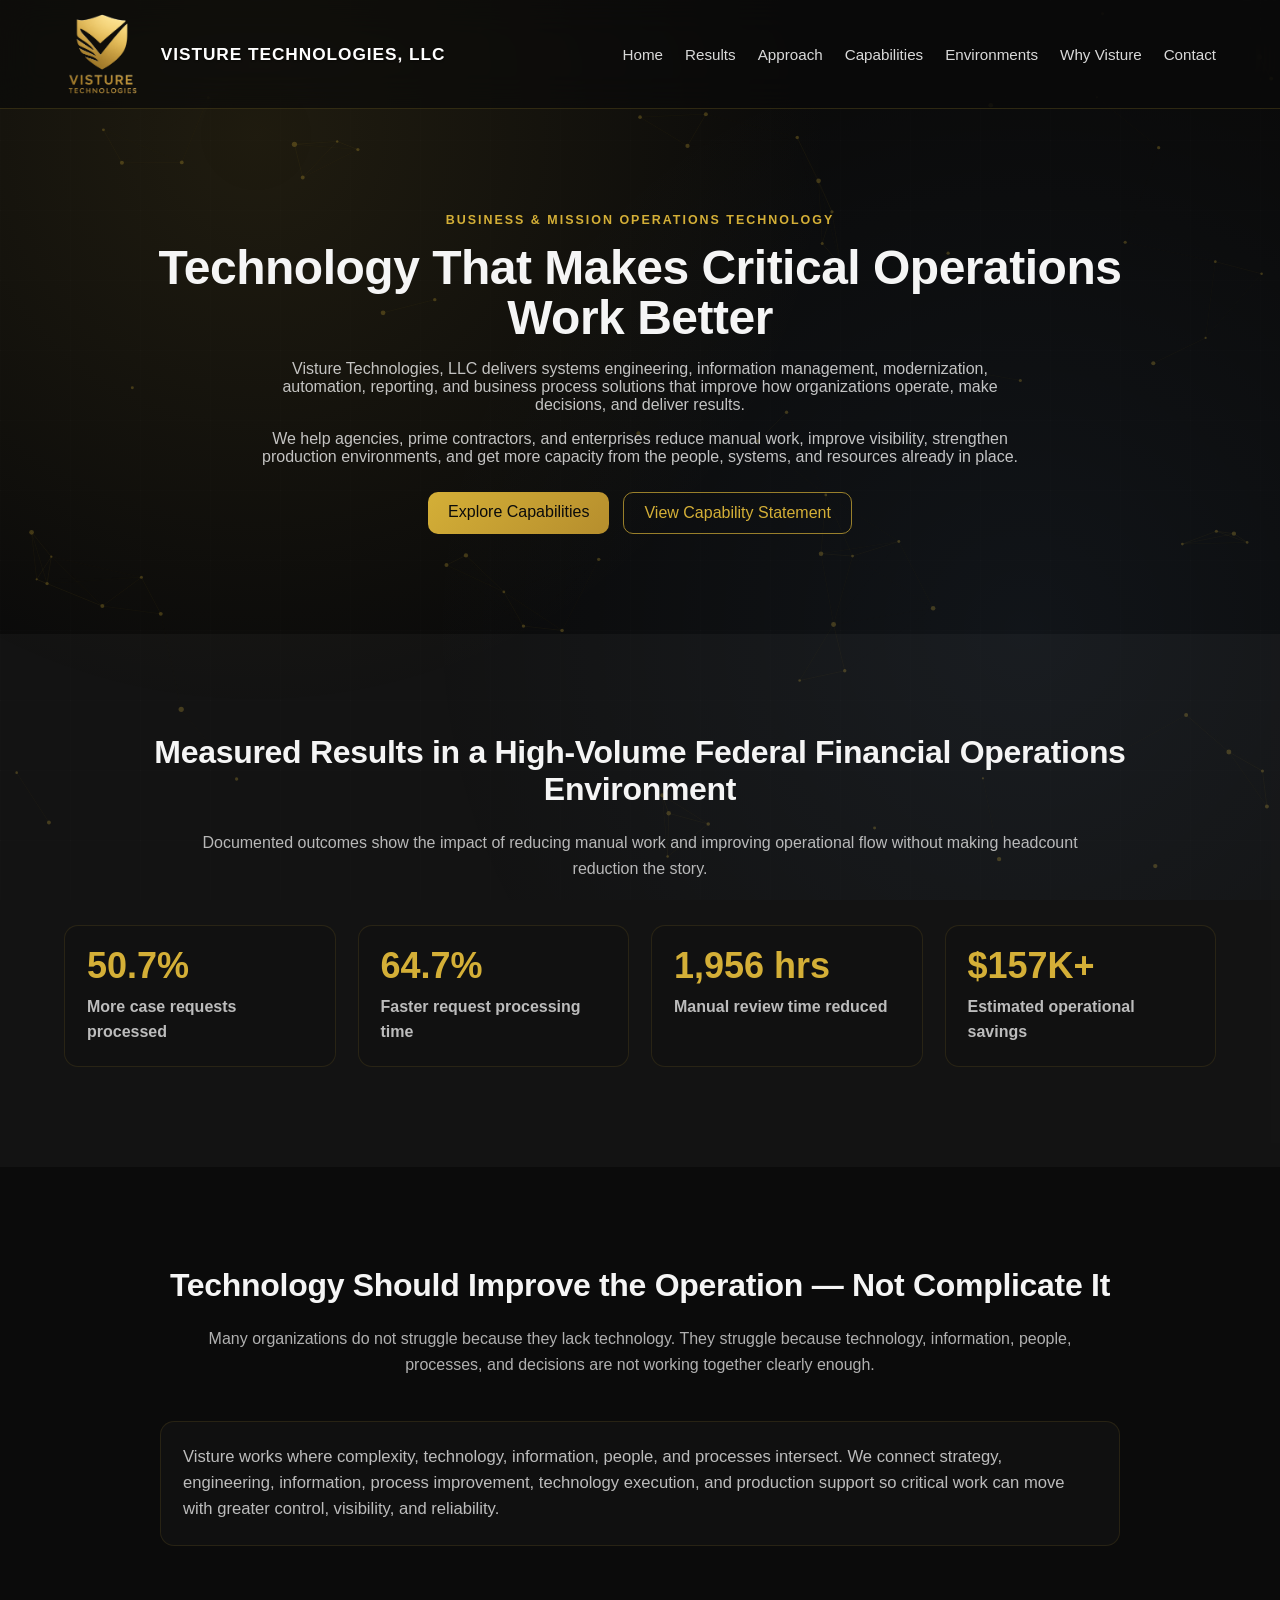
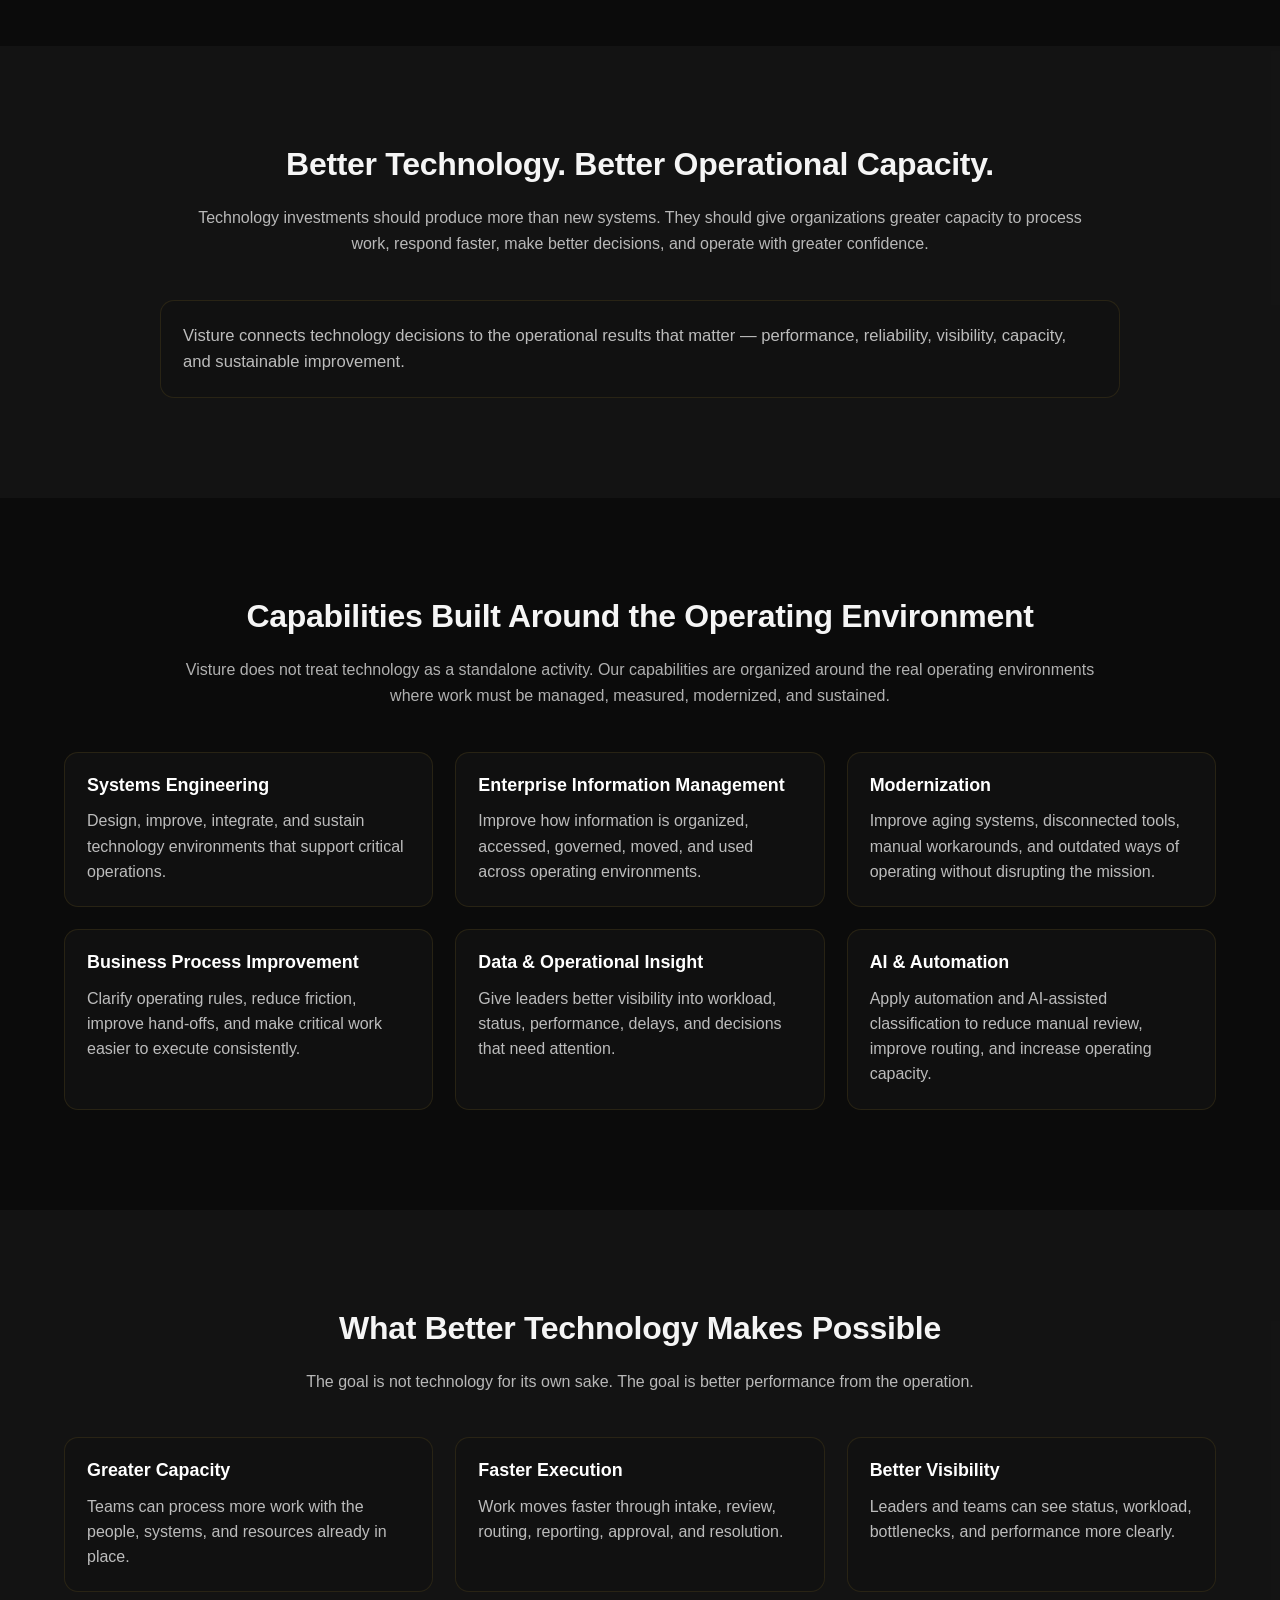
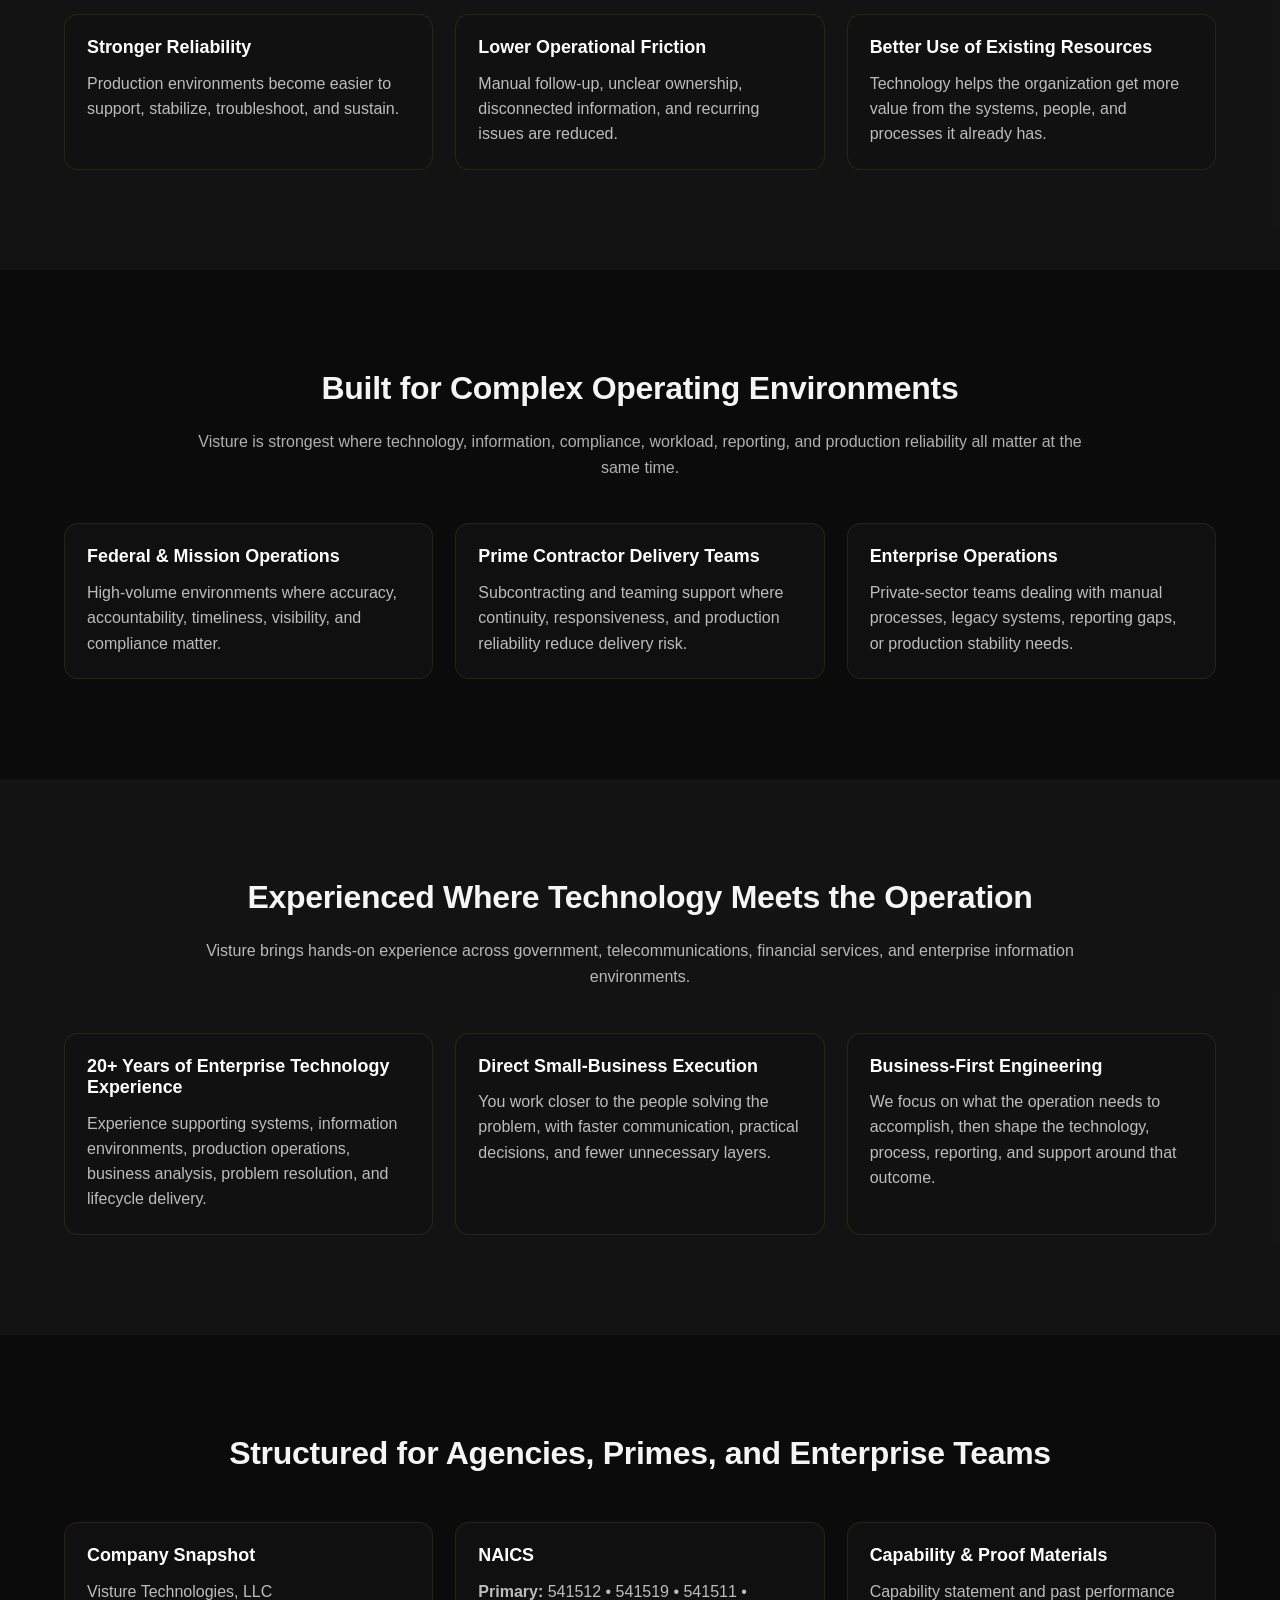
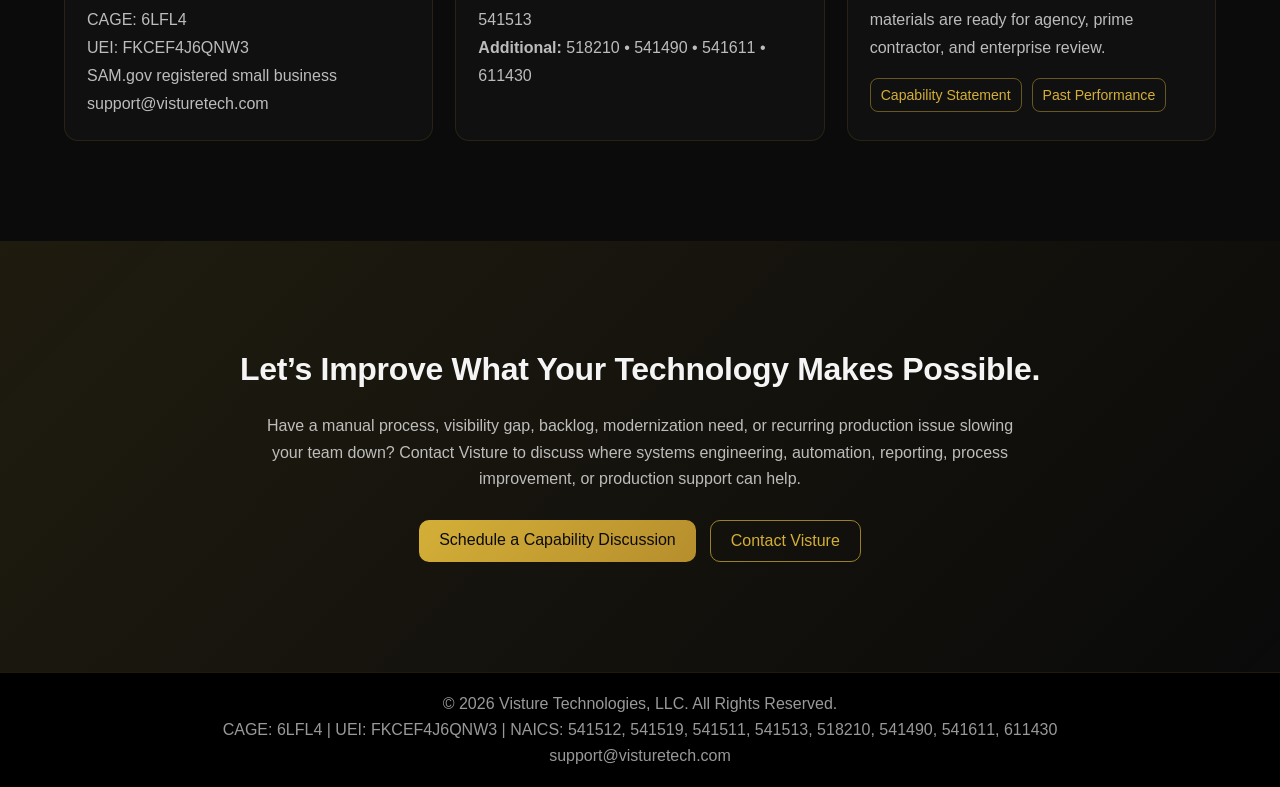
==== commit 84b9514b: "Refactor AI system canvas interaction logic" ====
--- a/index.html
+++ b/index.html
@@ -320,127 +320,408 @@
   </div>
 </footer>
 
-<!-- =========================
-     AI SYSTEM
-========================= -->
 <script>
+/* =========================================================
+   VISTURE AI INTELLIGENCE BACKGROUND
+   Continuous animated network field
+========================================================= */
+
 const canvas = document.getElementById("ai-grid");
-const ctx = canvas.getContext("2d");
-
-let w, h;
+const ctx = canvas.getContext("2d", { alpha: true });
+
+let width = 0;
+let height = 0;
+let dpr = 1;
+
 let nodes = [];
-let mouse = { x: null, y: null };
-let scrollY = 0;
-
-function resize() {
-  w = canvas.width = window.innerWidth;
-  h = canvas.height = window.innerHeight;
+
+const pointer = {
+  x: null,
+  y: null,
+  active: false
+};
+
+let lastTime = 0;
+
+
+/* =========================================================
+   DEVICE / PERFORMANCE SETTINGS
+========================================================= */
+
+function getNodeCount() {
+  const area = window.innerWidth * window.innerHeight;
+
+  /* Mobile */
+  if (window.innerWidth <= 640) {
+    return Math.min(42, Math.max(28, Math.floor(area / 18000)));
+  }
+
+  /* Tablet */
+  if (window.innerWidth <= 1000) {
+    return Math.min(60, Math.max(40, Math.floor(area / 15000)));
+  }
+
+  /* Desktop */
+  return Math.min(85, Math.max(60, Math.floor(area / 14000)));
 }
 
+
+/* =========================================================
+   RESIZE
+========================================================= */
+
+function resizeCanvas() {
+
+  dpr = Math.min(window.devicePixelRatio || 1, 2);
+
+  width = window.innerWidth;
+  height = window.innerHeight;
+
+  canvas.style.width = width + "px";
+  canvas.style.height = height + "px";
+
+  canvas.width = Math.floor(width * dpr);
+  canvas.height = Math.floor(height * dpr);
+
+  ctx.setTransform(dpr, 0, 0, dpr, 0, 0);
+
+  createNodes(getNodeCount());
+}
+
+
+/* =========================================================
+   CREATE NODES
+========================================================= */
+
 function createNodes(count) {
+
   nodes = [];
+
   for (let i = 0; i < count; i++) {
+
+    const angle = Math.random() * Math.PI * 2;
+    const speed = 0.15 + Math.random() * 0.35;
+
     nodes.push({
-      x: Math.random() * w,
-      y: Math.random() * h,
-      vx: (Math.random() - 0.5) * 0.6,
-      vy: (Math.random() - 0.5) * 0.6
+
+      x: Math.random() * width,
+      y: Math.random() * height,
+
+      vx: Math.cos(angle) * speed,
+      vy: Math.sin(angle) * speed,
+
+      radius: 1.2 + Math.random() * 1.2,
+
+      /* Small variation keeps the network organic */
+      phase: Math.random() * Math.PI * 2,
+
+      drift: 0.4 + Math.random() * 0.6
     });
   }
 }
 
-function getIntensity() {
-  const y = scrollY;
-
-  if (y < 500) return 1.2;
-  if (y < 1200) return 0.8;
-  if (y < 2000) return 0.5;
-  return 0.3;
+
+/* =========================================================
+   POINTER
+========================================================= */
+
+window.addEventListener("mousemove", function (e) {
+
+  pointer.x = e.clientX;
+  pointer.y = e.clientY;
+  pointer.active = true;
+
+});
+
+
+window.addEventListener("mouseleave", function () {
+
+  pointer.active = false;
+
+});
+
+
+/* =========================================================
+   TOUCH
+========================================================= */
+
+window.addEventListener(
+  "touchmove",
+  function (e) {
+
+    if (!e.touches || !e.touches.length) return;
+
+    pointer.x = e.touches[0].clientX;
+    pointer.y = e.touches[0].clientY;
+    pointer.active = true;
+
+  },
+  { passive: true }
+);
+
+
+window.addEventListener(
+  "touchend",
+  function () {
+
+    pointer.active = false;
+
+  },
+  { passive: true }
+);
+
+
+/* =========================================================
+   UPDATE NODE
+========================================================= */
+
+function updateNode(node, delta, time) {
+
+  /* -----------------------------------------
+     Natural movement
+  ----------------------------------------- */
+
+  const wobbleX =
+    Math.sin(time * 0.00045 + node.phase) *
+    0.025 *
+    node.drift;
+
+  const wobbleY =
+    Math.cos(time * 0.00040 + node.phase) *
+    0.025 *
+    node.drift;
+
+  node.vx += wobbleX * delta;
+  node.vy += wobbleY * delta;
+
+
+  /* -----------------------------------------
+     Keep velocity within a healthy range
+     so particles never slowly die.
+  ----------------------------------------- */
+
+  const speed = Math.sqrt(
+    node.vx * node.vx +
+    node.vy * node.vy
+  );
+
+  const minSpeed = 0.12;
+  const maxSpeed = 0.55;
+
+  if (speed < minSpeed) {
+
+    const angle = Math.random() * Math.PI * 2;
+
+    node.vx += Math.cos(angle) * 0.02;
+    node.vy += Math.sin(angle) * 0.02;
+
+  }
+
+  if (speed > maxSpeed) {
+
+    node.vx *= 0.98;
+    node.vy *= 0.98;
+
+  }
+
+
+  /* -----------------------------------------
+     Mouse / touch interaction
+  ----------------------------------------- */
+
+  if (pointer.active &&
+      pointer.x !== null &&
+      pointer.y !== null) {
+
+    const dx = pointer.x - node.x;
+    const dy = pointer.y - node.y;
+
+    const distance = Math.sqrt(dx * dx + dy * dy);
+
+    const interactionRadius = 150;
+
+    if (distance < interactionRadius && distance > 0) {
+
+      const force =
+        (1 - distance / interactionRadius) * 0.025;
+
+      node.vx += dx / distance * force;
+      node.vy += dy / distance * force;
+
+    }
+  }
+
+
+  /* -----------------------------------------
+     Move
+  ----------------------------------------- */
+
+  node.x += node.vx * delta;
+  node.y += node.vy * delta;
+
+
+  /* -----------------------------------------
+     Wrap around edges
+     instead of bouncing
+  ----------------------------------------- */
+
+  if (node.x < -20) {
+    node.x = width + 20;
+  }
+
+  if (node.x > width + 20) {
+    node.x = -20;
+  }
+
+  if (node.y < -20) {
+    node.y = height + 20;
+  }
+
+  if (node.y > height + 20) {
+    node.y = -20;
+  }
 }
 
-function draw() {
-  ctx.clearRect(0, 0, w, h);
-
-  const intensity = getIntensity();
-
-  nodes.forEach(n => {
-    if (mouse.x && mouse.y) {
-      const dx = mouse.x - n.x;
-      const dy = mouse.y - n.y;
-      const dist = Math.sqrt(dx * dx + dy * dy);
-
-      if (dist < 120) {
-        n.x += dx * 0.002 * intensity;
-        n.y += dy * 0.002 * intensity;
-      }
-    }
-
-    if (scrollY > 600 && scrollY < 1400) {
-      n.vy *= 0.98;
-    }
-
-    if (scrollY > 1400) {
-      n.vx *= 0.98;
-      n.vy *= 0.98;
-    }
-
-    n.x += n.vx * intensity;
-    n.y += n.vy * intensity;
-
-    if (n.x < 0 || n.x > w) n.vx *= -1;
-    if (n.y < 0 || n.y > h) n.vy *= -1;
-
-    const size = 1.5 + intensity * 1.5;
-
-    ctx.beginPath();
-    ctx.arc(n.x, n.y, size, 0, Math.PI * 2);
-    ctx.fillStyle = `rgba(212,175,55,${0.15 + intensity * 0.35})`;
-    ctx.fill();
+
+/* =========================================================
+   DRAW
+========================================================= */
+
+function draw(time) {
+
+  ctx.clearRect(0, 0, width, height);
+
+  const delta =
+    lastTime
+      ? Math.min((time - lastTime) / 16.67, 2)
+      : 1;
+
+  lastTime = time;
+
+
+  /* -----------------------------------------
+     Update nodes
+  ----------------------------------------- */
+
+  nodes.forEach(node => {
+
+    updateNode(node, delta, time);
+
   });
 
+
+  /* -----------------------------------------
+     Draw connecting lines
+  ----------------------------------------- */
+
+  const connectionDistance =
+    window.innerWidth <= 640
+      ? 105
+      : 125;
+
   for (let i = 0; i < nodes.length; i++) {
+
     for (let j = i + 1; j < nodes.length; j++) {
-      const dx = nodes[i].x - nodes[j].x;
-      const dy = nodes[i].y - nodes[j].y;
-      const dist = Math.sqrt(dx * dx + dy * dy);
-
-      const threshold = 110 + (1 - intensity) * 60;
-
-      if (dist < threshold) {
+
+      const a = nodes[i];
+      const b = nodes[j];
+
+      const dx = a.x - b.x;
+      const dy = a.y - b.y;
+
+      const distanceSquared =
+        dx * dx + dy * dy;
+
+      const maxDistanceSquared =
+        connectionDistance * connectionDistance;
+
+      if (distanceSquared < maxDistanceSquared) {
+
+        const distance = Math.sqrt(distanceSquared);
+
+        const opacity =
+          (1 - distance / connectionDistance) * 0.32;
+
         ctx.beginPath();
-        ctx.moveTo(nodes[i].x, nodes[i].y);
-        ctx.lineTo(nodes[j].x, nodes[j].y);
-
-        ctx.strokeStyle = `rgba(212,175,55,${(1 - dist / threshold) * intensity})`;
-        ctx.lineWidth = 0.4;
+
+        ctx.moveTo(a.x, a.y);
+        ctx.lineTo(b.x, b.y);
+
+        ctx.strokeStyle =
+          `rgba(212,175,55,${opacity})`;
+
+        ctx.lineWidth = 0.45;
+
         ctx.stroke();
       }
     }
   }
 
+
+  /* -----------------------------------------
+     Draw nodes
+  ----------------------------------------- */
+
+  nodes.forEach(node => {
+
+    const pulse =
+      1 +
+      Math.sin(time * 0.002 + node.phase) *
+      0.18;
+
+    const radius =
+      node.radius * pulse;
+
+    ctx.beginPath();
+
+    ctx.arc(
+      node.x,
+      node.y,
+      radius,
+      0,
+      Math.PI * 2
+    );
+
+    ctx.fillStyle =
+      "rgba(212,175,55,0.58)";
+
+    ctx.fill();
+
+  });
+
+
   requestAnimationFrame(draw);
 }
 
-window.addEventListener("scroll", () => {
-  scrollY = window.scrollY;
-});
-
-window.addEventListener("mousemove", (e) => {
-  mouse.x = e.clientX;
-  mouse.y = e.clientY;
-});
-
-window.addEventListener("resize", resize);
-
-resize();
-createNodes(85);
-
-const prefersReducedMotion = window.matchMedia("(prefers-reduced-motion: reduce)").matches;
+
+/* =========================================================
+   REDUCED MOTION
+========================================================= */
+
+const prefersReducedMotion =
+  window.matchMedia(
+    "(prefers-reduced-motion: reduce)"
+  ).matches;
+
+
+/* =========================================================
+   START
+========================================================= */
+
+window.addEventListener(
+  "resize",
+  resizeCanvas
+);
+
+resizeCanvas();
+
 if (!prefersReducedMotion) {
-  draw();
+
+  requestAnimationFrame(draw);
+
 }
 </script>
-
+  
 <!-- =========================
      SCROLL REVEAL SYSTEM
 ========================= -->
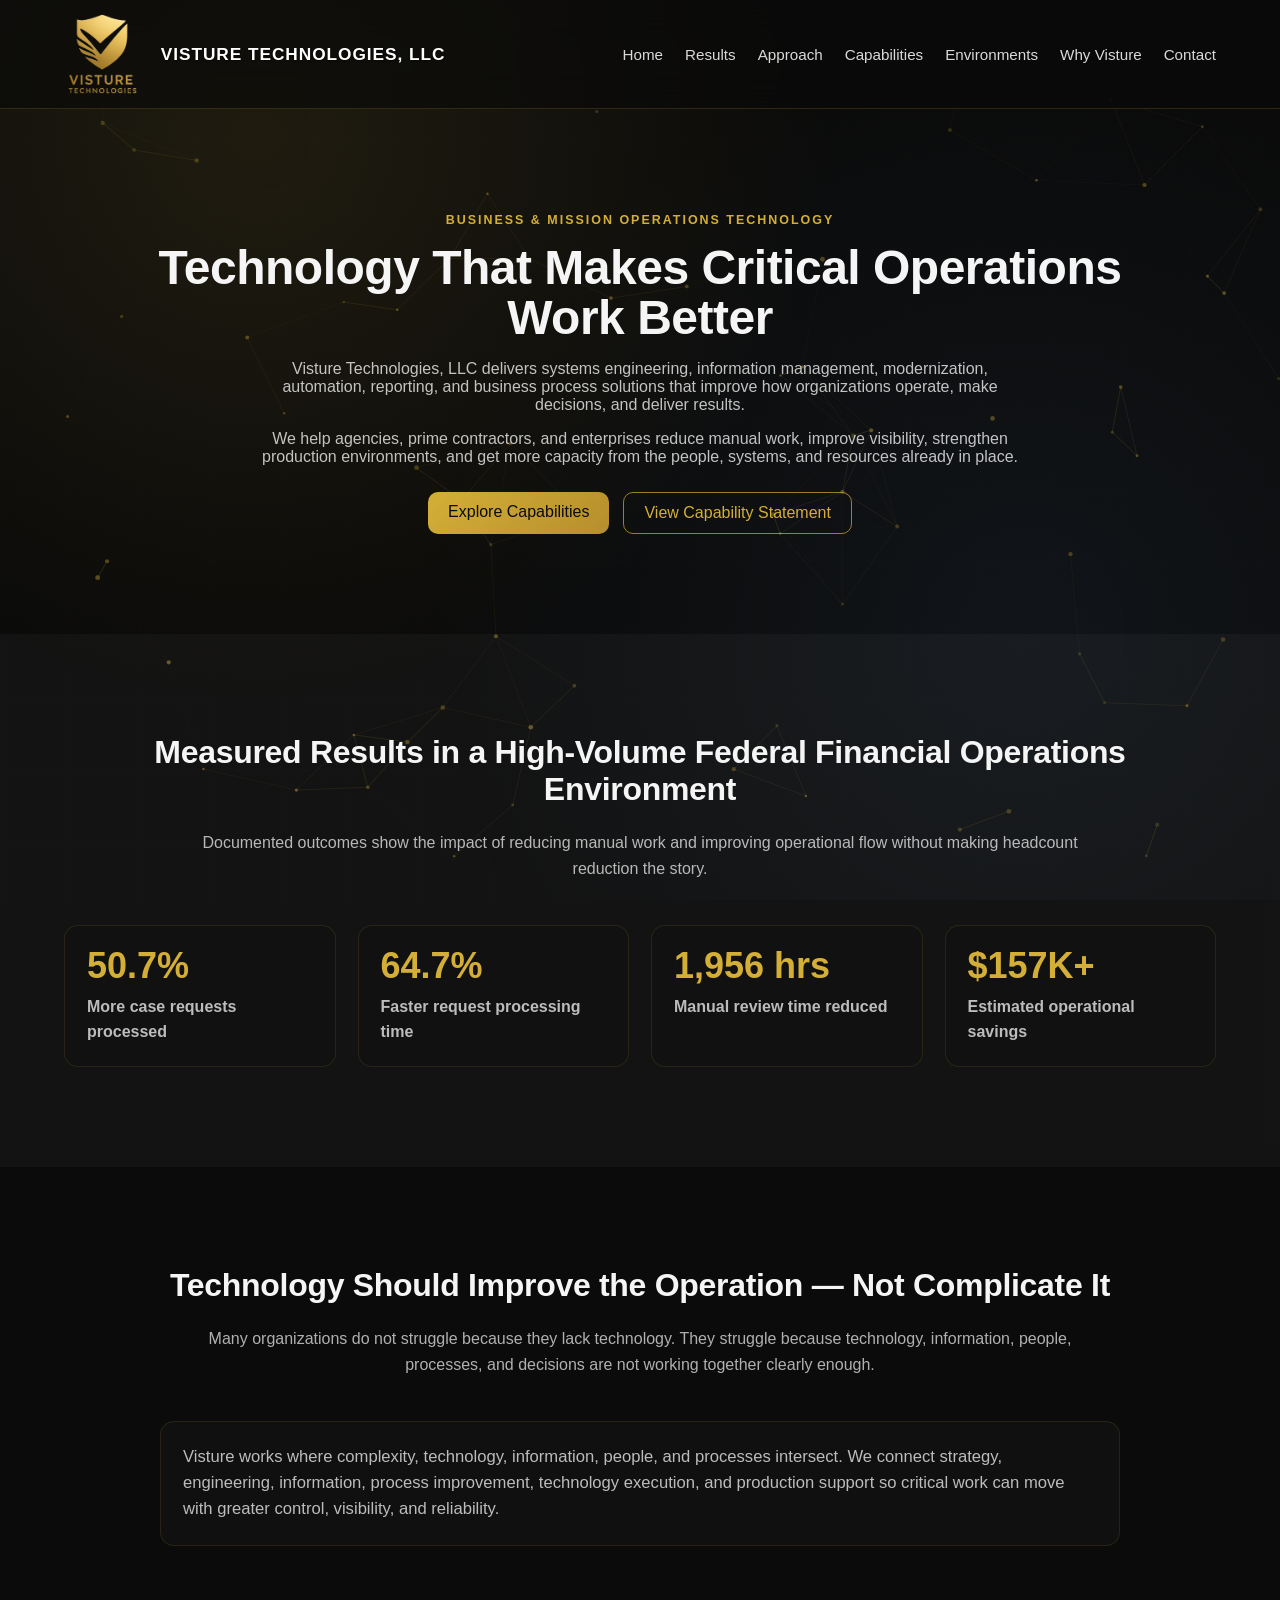
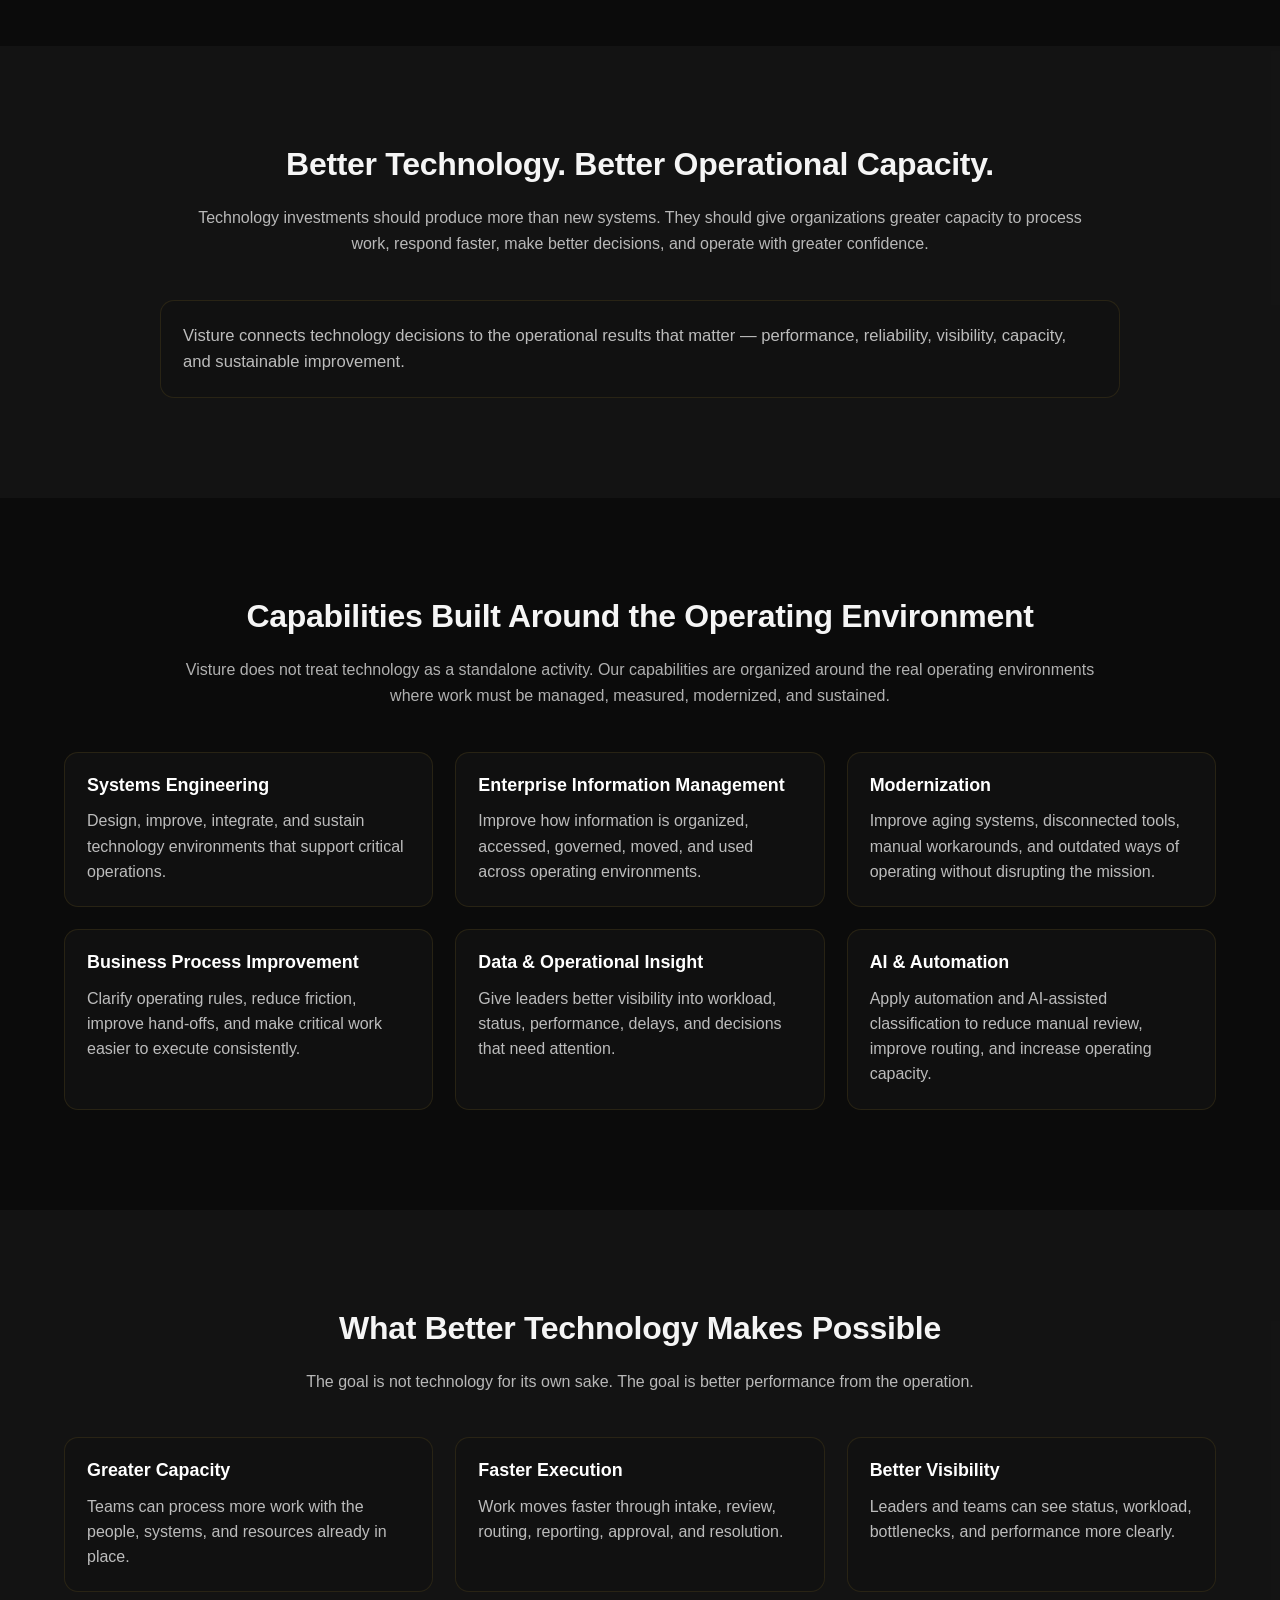
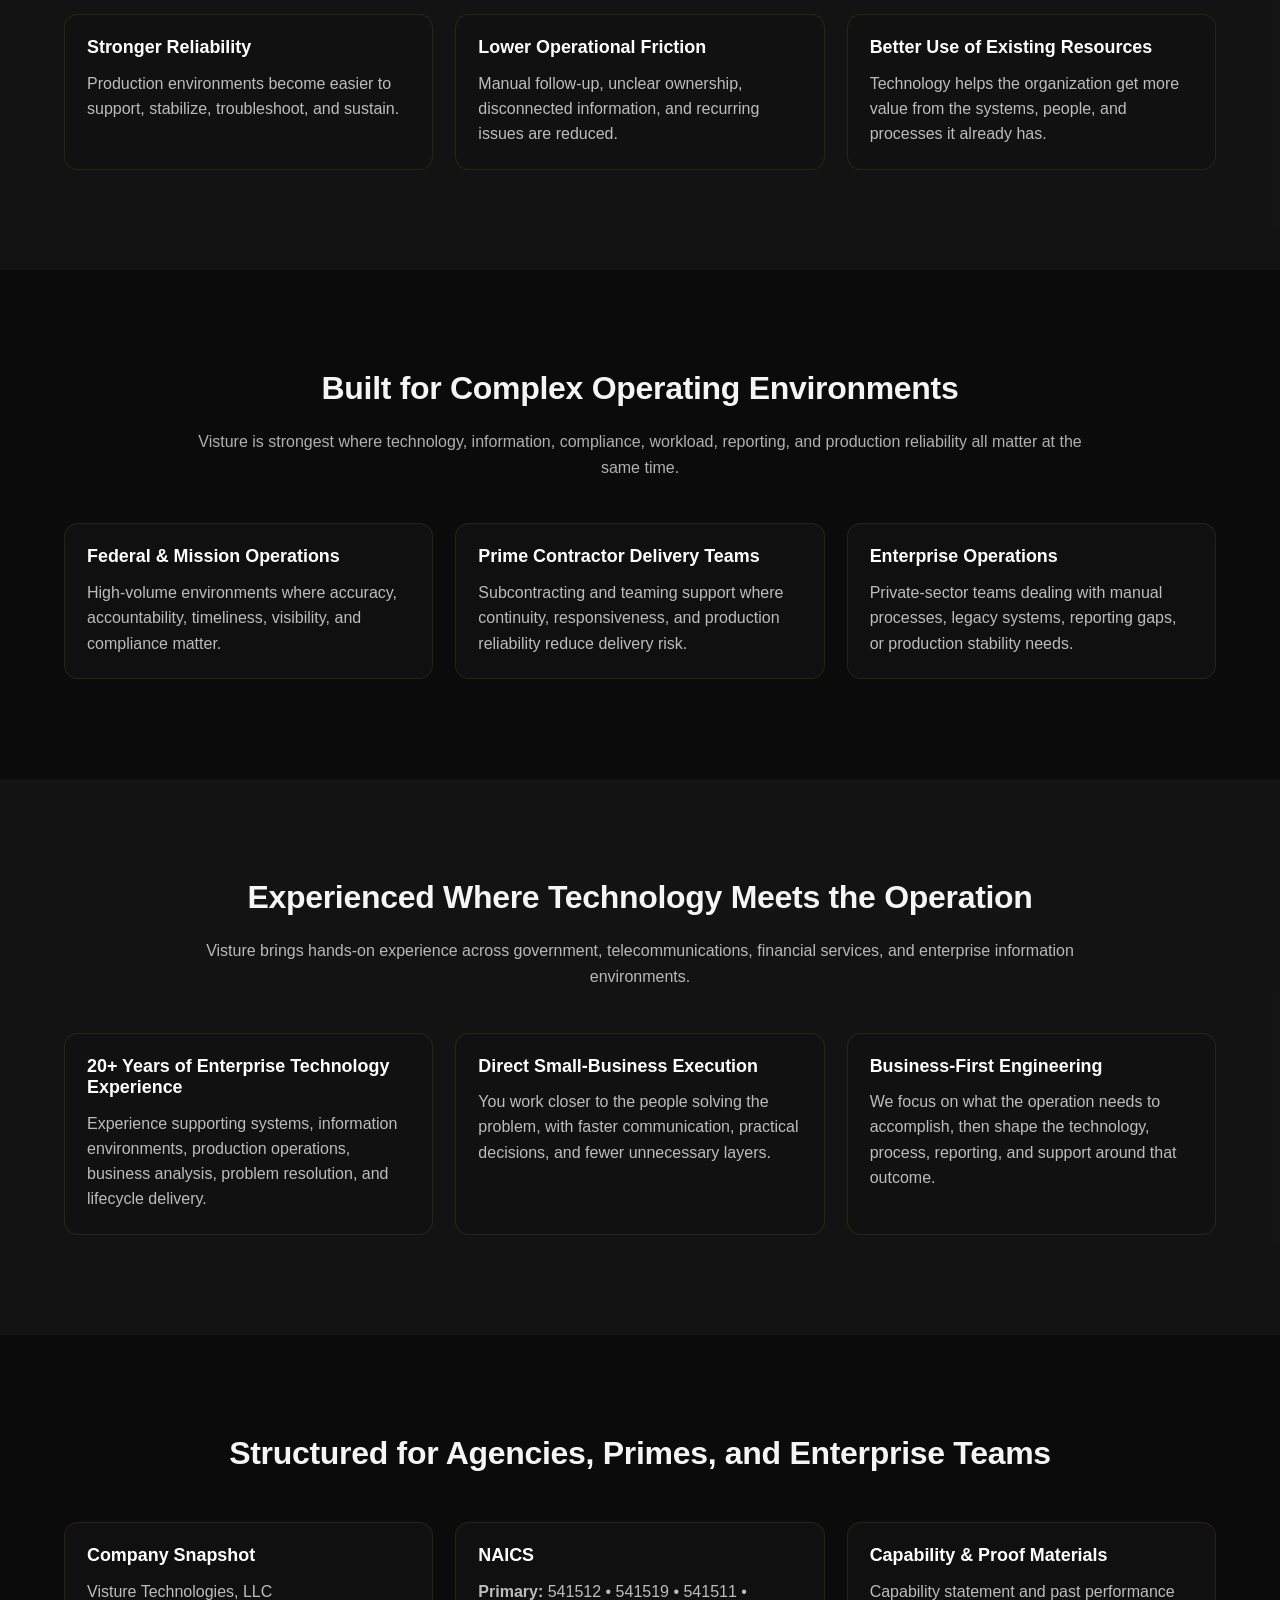
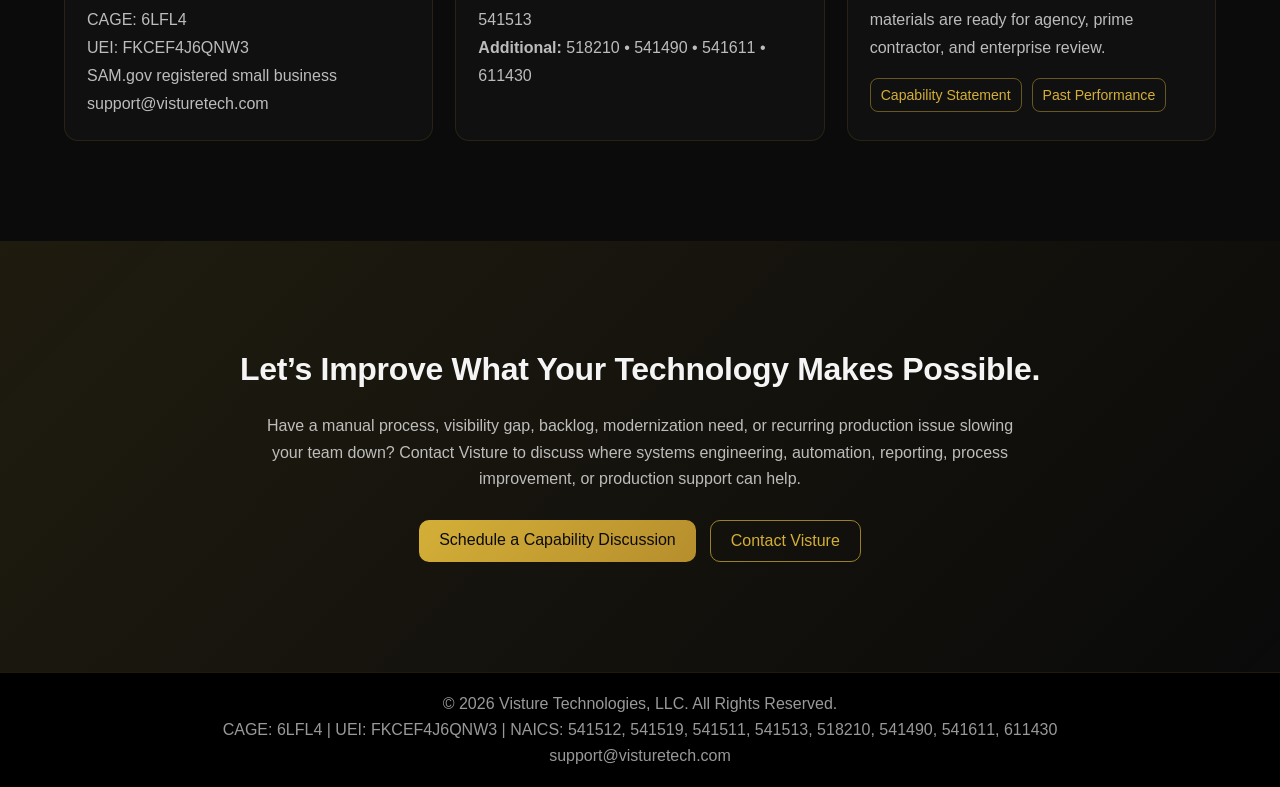
==== commit bb254128: "Refactor AI grid canvas and node management Refactor AI grid canvas setup and node management for im" ====
--- a/index.html
+++ b/index.html
@@ -322,406 +322,476 @@
 
 <script>
 /* =========================================================
-   VISTURE AI INTELLIGENCE BACKGROUND
-   Continuous animated network field
-========================================================= */
-
-const canvas = document.getElementById("ai-grid");
-const ctx = canvas.getContext("2d", { alpha: true });
-
-let width = 0;
-let height = 0;
-let dpr = 1;
-
-let nodes = [];
-
-const pointer = {
-  x: null,
-  y: null,
-  active: false
-};
-
-let lastTime = 0;
-
-
-/* =========================================================
-   DEVICE / PERFORMANCE SETTINGS
-========================================================= */
-
-function getNodeCount() {
-  const area = window.innerWidth * window.innerHeight;
-
-  /* Mobile */
-  if (window.innerWidth <= 640) {
-    return Math.min(42, Math.max(28, Math.floor(area / 18000)));
+   VISTURE TECHNOLOGIES
+   Animated AI / Neural Network Background
+   ========================================================= */
+
+(() => {
+  const canvas = document.getElementById("ai-grid");
+
+  if (!canvas) {
+    console.warn("Visture AI grid canvas not found.");
+    return;
   }
 
-  /* Tablet */
-  if (window.innerWidth <= 1000) {
-    return Math.min(60, Math.max(40, Math.floor(area / 15000)));
+  const ctx = canvas.getContext("2d", { alpha: true });
+
+  if (!ctx) {
+    console.warn("Visture AI grid canvas context unavailable.");
+    return;
   }
 
-  /* Desktop */
-  return Math.min(85, Math.max(60, Math.floor(area / 14000)));
-}
-
-
-/* =========================================================
-   RESIZE
-========================================================= */
-
-function resizeCanvas() {
-
-  dpr = Math.min(window.devicePixelRatio || 1, 2);
-
-  width = window.innerWidth;
-  height = window.innerHeight;
-
-  canvas.style.width = width + "px";
-  canvas.style.height = height + "px";
-
-  canvas.width = Math.floor(width * dpr);
-  canvas.height = Math.floor(height * dpr);
-
-  ctx.setTransform(dpr, 0, 0, dpr, 0, 0);
-
-  createNodes(getNodeCount());
-}
-
-
-/* =========================================================
-   CREATE NODES
-========================================================= */
-
-function createNodes(count) {
-
-  nodes = [];
-
-  for (let i = 0; i < count; i++) {
-
-    const angle = Math.random() * Math.PI * 2;
-    const speed = 0.15 + Math.random() * 0.35;
-
-    nodes.push({
-
-      x: Math.random() * width,
-      y: Math.random() * height,
-
-      vx: Math.cos(angle) * speed,
-      vy: Math.sin(angle) * speed,
-
-      radius: 1.2 + Math.random() * 1.2,
-
-      /* Small variation keeps the network organic */
-      phase: Math.random() * Math.PI * 2,
-
-      drift: 0.4 + Math.random() * 0.6
+  let width = 0;
+  let height = 0;
+  let dpr = 1;
+  let nodes = [];
+  let animationFrame;
+
+  /*
+   * Pointer position.
+   * Works with mouse and touch.
+   */
+  const pointer = {
+    x: null,
+    y: null,
+    active: false
+  };
+
+  /*
+   * ---------------------------------------------------------
+   * SETTINGS
+   * ---------------------------------------------------------
+   */
+
+  const SETTINGS = {
+    desktopNodes: 75,
+    tabletNodes: 55,
+    mobileNodes: 38,
+
+    desktopConnectionDistance: 135,
+    mobileConnectionDistance: 105,
+
+    minSpeed: 0.10,
+    maxSpeed: 0.42,
+
+    nodeRadiusMin: 1.2,
+    nodeRadiusMax: 2.5,
+
+    pointerRadius: 150,
+    pointerForce: 0.018,
+
+    lineWidth: 0.55,
+
+    /*
+     * Gold used by the Visture design.
+     */
+    gold: "212,175,55"
+  };
+
+  /*
+   * ---------------------------------------------------------
+   * DEVICE / NODE COUNT
+   * ---------------------------------------------------------
+   */
+
+  function getNodeCount() {
+    const viewportWidth = window.innerWidth;
+
+    if (viewportWidth <= 640) {
+      return SETTINGS.mobileNodes;
+    }
+
+    if (viewportWidth <= 1000) {
+      return SETTINGS.tabletNodes;
+    }
+
+    return SETTINGS.desktopNodes;
+  }
+
+  /*
+   * ---------------------------------------------------------
+   * RESIZE CANVAS
+   *
+   * Uses devicePixelRatio so the network remains sharp on
+   * high-resolution desktop displays and phones.
+   * ---------------------------------------------------------
+   */
+
+  function resizeCanvas() {
+    width = window.innerWidth;
+    height = window.innerHeight;
+
+    dpr = Math.min(window.devicePixelRatio || 1, 2);
+
+    canvas.width = Math.round(width * dpr);
+    canvas.height = Math.round(height * dpr);
+
+    canvas.style.width = width + "px";
+    canvas.style.height = height + "px";
+
+    /*
+     * Draw using CSS-pixel coordinates while rendering at
+     * the device's native resolution.
+     */
+    ctx.setTransform(dpr, 0, 0, dpr, 0, 0);
+
+    /*
+     * Rebuild the network when the viewport changes size.
+     */
+    createNodes(getNodeCount());
+  }
+
+  /*
+   * ---------------------------------------------------------
+   * CREATE NODES
+   * ---------------------------------------------------------
+   */
+
+  function createNodes(count) {
+    nodes = [];
+
+    for (let i = 0; i < count; i++) {
+      const angle = Math.random() * Math.PI * 2;
+
+      const speed =
+        SETTINGS.minSpeed +
+        Math.random() *
+          (SETTINGS.maxSpeed - SETTINGS.minSpeed);
+
+      nodes.push({
+        x: Math.random() * width,
+        y: Math.random() * height,
+
+        vx: Math.cos(angle) * speed,
+        vy: Math.sin(angle) * speed,
+
+        radius:
+          SETTINGS.nodeRadiusMin +
+          Math.random() *
+            (SETTINGS.nodeRadiusMax -
+              SETTINGS.nodeRadiusMin),
+
+        /*
+         * Slight individual brightness variation.
+         */
+        alpha:
+          0.35 +
+          Math.random() * 0.45,
+
+        /*
+         * Gives each point slightly different movement.
+         */
+        phase: Math.random() * Math.PI * 2,
+
+        wobble:
+          0.0008 +
+          Math.random() * 0.0015
+      });
+    }
+  }
+
+  /*
+   * ---------------------------------------------------------
+   * POINTER / MOUSE
+   * ---------------------------------------------------------
+   */
+
+  window.addEventListener(
+    "mousemove",
+    (event) => {
+      pointer.x = event.clientX;
+      pointer.y = event.clientY;
+      pointer.active = true;
+    },
+    { passive: true }
+  );
+
+  window.addEventListener(
+    "mouseleave",
+    () => {
+      pointer.x = null;
+      pointer.y = null;
+      pointer.active = false;
+    },
+    { passive: true }
+  );
+
+  /*
+   * ---------------------------------------------------------
+   * TOUCH
+   * ---------------------------------------------------------
+   */
+
+  window.addEventListener(
+    "touchstart",
+    (event) => {
+      if (!event.touches || !event.touches.length) return;
+
+      pointer.x = event.touches[0].clientX;
+      pointer.y = event.touches[0].clientY;
+      pointer.active = true;
+    },
+    { passive: true }
+  );
+
+  window.addEventListener(
+    "touchmove",
+    (event) => {
+      if (!event.touches || !event.touches.length) return;
+
+      pointer.x = event.touches[0].clientX;
+      pointer.y = event.touches[0].clientY;
+      pointer.active = true;
+    },
+    { passive: true }
+  );
+
+  window.addEventListener(
+    "touchend",
+    () => {
+      pointer.x = null;
+      pointer.y = null;
+      pointer.active = false;
+    },
+    { passive: true }
+  );
+
+  /*
+   * ---------------------------------------------------------
+   * UPDATE NODE
+   * ---------------------------------------------------------
+   */
+
+  function updateNode(node, time) {
+
+    /*
+     * Very subtle organic movement.
+     */
+    node.vx += Math.sin(time * node.wobble + node.phase) * 0.002;
+    node.vy += Math.cos(time * node.wobble + node.phase) * 0.002;
+
+    /*
+     * Keep velocity within reasonable limits.
+     */
+    const speed = Math.sqrt(
+      node.vx * node.vx +
+      node.vy * node.vy
+    );
+
+    if (speed > SETTINGS.maxSpeed) {
+      node.vx =
+        (node.vx / speed) *
+        SETTINGS.maxSpeed;
+
+      node.vy =
+        (node.vy / speed) *
+        SETTINGS.maxSpeed;
+    }
+
+    /*
+     * Pointer interaction.
+     *
+     * Nodes are gently attracted toward the cursor/touch
+     * rather than violently jumping.
+     */
+    if (
+      pointer.active &&
+      pointer.x !== null &&
+      pointer.y !== null
+    ) {
+      const dx = pointer.x - node.x;
+      const dy = pointer.y - node.y;
+
+      const distance = Math.sqrt(
+        dx * dx + dy * dy
+      );
+
+      if (
+        distance > 0 &&
+        distance < SETTINGS.pointerRadius
+      ) {
+        const strength =
+          (1 - distance / SETTINGS.pointerRadius) *
+          SETTINGS.pointerForce;
+
+        node.vx += dx * strength * 0.01;
+        node.vy += dy * strength * 0.01;
+      }
+    }
+
+    /*
+     * Move.
+     */
+    node.x += node.vx;
+    node.y += node.vy;
+
+    /*
+     * Wrap around the screen.
+     *
+     * This prevents particles from getting stuck against
+     * the edges and keeps the network continuously populated.
+     */
+    if (node.x < -20) {
+      node.x = width + 20;
+    }
+
+    if (node.x > width + 20) {
+      node.x = -20;
+    }
+
+    if (node.y < -20) {
+      node.y = height + 20;
+    }
+
+    if (node.y > height + 20) {
+      node.y = -20;
+    }
+  }
+
+  /*
+   * ---------------------------------------------------------
+   * DRAW
+   * ---------------------------------------------------------
+   */
+
+  function draw(time) {
+
+    /*
+     * Clear the canvas.
+     */
+    ctx.clearRect(0, 0, width, height);
+
+    /*
+     * Update nodes first.
+     *
+     * IMPORTANT:
+     * There is intentionally NO scroll-based damping here.
+     *
+     * The AI network continues moving while the user scrolls
+     * through the entire Visture website.
+     */
+    nodes.forEach((node) => {
+      updateNode(node, time);
+
+      /*
+       * Draw node.
+       */
+      ctx.beginPath();
+
+      ctx.arc(
+        node.x,
+        node.y,
+        node.radius,
+        0,
+        Math.PI * 2
+      );
+
+      ctx.fillStyle =
+        `rgba(${SETTINGS.gold},${node.alpha})`;
+
+      ctx.fill();
     });
+
+    /*
+     * -------------------------------------------------------
+     * CONNECTIONS
+     * -------------------------------------------------------
+     */
+
+    const connectionDistance =
+      window.innerWidth <= 640
+        ? SETTINGS.mobileConnectionDistance
+        : SETTINGS.desktopConnectionDistance;
+
+    for (let i = 0; i < nodes.length; i++) {
+
+      for (let j = i + 1; j < nodes.length; j++) {
+
+        const a = nodes[i];
+        const b = nodes[j];
+
+        const dx = a.x - b.x;
+        const dy = a.y - b.y;
+
+        const distance =
+          Math.sqrt(dx * dx + dy * dy);
+
+        if (distance < connectionDistance) {
+
+          /*
+           * Lines become brighter as nodes get closer.
+           */
+          const opacity =
+            (1 - distance / connectionDistance) *
+            0.65;
+
+          ctx.beginPath();
+
+          ctx.moveTo(a.x, a.y);
+          ctx.lineTo(b.x, b.y);
+
+          ctx.strokeStyle =
+            `rgba(${SETTINGS.gold},${opacity})`;
+
+          ctx.lineWidth = SETTINGS.lineWidth;
+
+          ctx.stroke();
+        }
+      }
+    }
+
+    /*
+     * -------------------------------------------------------
+     * CONTINUE ANIMATION
+     * -------------------------------------------------------
+     *
+     * We intentionally do NOT check:
+     *
+     * prefers-reduced-motion
+     *
+     * because Visture's background is intended to remain
+     * animated on desktop AND mobile.
+     */
+    animationFrame =
+      requestAnimationFrame(draw);
   }
-}
-
-
-/* =========================================================
-   POINTER
-========================================================= */
-
-window.addEventListener("mousemove", function (e) {
-
-  pointer.x = e.clientX;
-  pointer.y = e.clientY;
-  pointer.active = true;
-
-});
-
-
-window.addEventListener("mouseleave", function () {
-
-  pointer.active = false;
-
-});
-
-
-/* =========================================================
-   TOUCH
-========================================================= */
-
-window.addEventListener(
-  "touchmove",
-  function (e) {
-
-    if (!e.touches || !e.touches.length) return;
-
-    pointer.x = e.touches[0].clientX;
-    pointer.y = e.touches[0].clientY;
-    pointer.active = true;
-
-  },
-  { passive: true }
-);
-
-
-window.addEventListener(
-  "touchend",
-  function () {
-
-    pointer.active = false;
-
-  },
-  { passive: true }
-);
-
-
-/* =========================================================
-   UPDATE NODE
-========================================================= */
-
-function updateNode(node, delta, time) {
-
-  /* -----------------------------------------
-     Natural movement
-  ----------------------------------------- */
-
-  const wobbleX =
-    Math.sin(time * 0.00045 + node.phase) *
-    0.025 *
-    node.drift;
-
-  const wobbleY =
-    Math.cos(time * 0.00040 + node.phase) *
-    0.025 *
-    node.drift;
-
-  node.vx += wobbleX * delta;
-  node.vy += wobbleY * delta;
-
-
-  /* -----------------------------------------
-     Keep velocity within a healthy range
-     so particles never slowly die.
-  ----------------------------------------- */
-
-  const speed = Math.sqrt(
-    node.vx * node.vx +
-    node.vy * node.vy
+
+  /*
+   * ---------------------------------------------------------
+   * RESIZE
+   * ---------------------------------------------------------
+   */
+
+  let resizeTimer;
+
+  window.addEventListener(
+    "resize",
+    () => {
+      clearTimeout(resizeTimer);
+
+      resizeTimer = setTimeout(() => {
+        resizeCanvas();
+      }, 100);
+    },
+    { passive: true }
   );
 
-  const minSpeed = 0.12;
-  const maxSpeed = 0.55;
-
-  if (speed < minSpeed) {
-
-    const angle = Math.random() * Math.PI * 2;
-
-    node.vx += Math.cos(angle) * 0.02;
-    node.vy += Math.sin(angle) * 0.02;
-
-  }
-
-  if (speed > maxSpeed) {
-
-    node.vx *= 0.98;
-    node.vy *= 0.98;
-
-  }
-
-
-  /* -----------------------------------------
-     Mouse / touch interaction
-  ----------------------------------------- */
-
-  if (pointer.active &&
-      pointer.x !== null &&
-      pointer.y !== null) {
-
-    const dx = pointer.x - node.x;
-    const dy = pointer.y - node.y;
-
-    const distance = Math.sqrt(dx * dx + dy * dy);
-
-    const interactionRadius = 150;
-
-    if (distance < interactionRadius && distance > 0) {
-
-      const force =
-        (1 - distance / interactionRadius) * 0.025;
-
-      node.vx += dx / distance * force;
-      node.vy += dy / distance * force;
-
-    }
-  }
-
-
-  /* -----------------------------------------
-     Move
-  ----------------------------------------- */
-
-  node.x += node.vx * delta;
-  node.y += node.vy * delta;
-
-
-  /* -----------------------------------------
-     Wrap around edges
-     instead of bouncing
-  ----------------------------------------- */
-
-  if (node.x < -20) {
-    node.x = width + 20;
-  }
-
-  if (node.x > width + 20) {
-    node.x = -20;
-  }
-
-  if (node.y < -20) {
-    node.y = height + 20;
-  }
-
-  if (node.y > height + 20) {
-    node.y = -20;
-  }
-}
-
-
-/* =========================================================
-   DRAW
-========================================================= */
-
-function draw(time) {
-
-  ctx.clearRect(0, 0, width, height);
-
-  const delta =
-    lastTime
-      ? Math.min((time - lastTime) / 16.67, 2)
-      : 1;
-
-  lastTime = time;
-
-
-  /* -----------------------------------------
-     Update nodes
-  ----------------------------------------- */
-
-  nodes.forEach(node => {
-
-    updateNode(node, delta, time);
-
-  });
-
-
-  /* -----------------------------------------
-     Draw connecting lines
-  ----------------------------------------- */
-
-  const connectionDistance =
-    window.innerWidth <= 640
-      ? 105
-      : 125;
-
-  for (let i = 0; i < nodes.length; i++) {
-
-    for (let j = i + 1; j < nodes.length; j++) {
-
-      const a = nodes[i];
-      const b = nodes[j];
-
-      const dx = a.x - b.x;
-      const dy = a.y - b.y;
-
-      const distanceSquared =
-        dx * dx + dy * dy;
-
-      const maxDistanceSquared =
-        connectionDistance * connectionDistance;
-
-      if (distanceSquared < maxDistanceSquared) {
-
-        const distance = Math.sqrt(distanceSquared);
-
-        const opacity =
-          (1 - distance / connectionDistance) * 0.32;
-
-        ctx.beginPath();
-
-        ctx.moveTo(a.x, a.y);
-        ctx.lineTo(b.x, b.y);
-
-        ctx.strokeStyle =
-          `rgba(212,175,55,${opacity})`;
-
-        ctx.lineWidth = 0.45;
-
-        ctx.stroke();
-      }
-    }
-  }
-
-
-  /* -----------------------------------------
-     Draw nodes
-  ----------------------------------------- */
-
-  nodes.forEach(node => {
-
-    const pulse =
-      1 +
-      Math.sin(time * 0.002 + node.phase) *
-      0.18;
-
-    const radius =
-      node.radius * pulse;
-
-    ctx.beginPath();
-
-    ctx.arc(
-      node.x,
-      node.y,
-      radius,
-      0,
-      Math.PI * 2
-    );
-
-    ctx.fillStyle =
-      "rgba(212,175,55,0.58)";
-
-    ctx.fill();
-
-  });
-
-
-  requestAnimationFrame(draw);
-}
-
-
-/* =========================================================
-   REDUCED MOTION
-========================================================= */
-
-const prefersReducedMotion =
-  window.matchMedia(
-    "(prefers-reduced-motion: reduce)"
-  ).matches;
-
-
-/* =========================================================
-   START
-========================================================= */
-
-window.addEventListener(
-  "resize",
-  resizeCanvas
-);
-
-resizeCanvas();
-
-if (!prefersReducedMotion) {
-
-  requestAnimationFrame(draw);
-
-}
-</script>
-  
+  /*
+   * ---------------------------------------------------------
+   * INITIALIZE
+   * ---------------------------------------------------------
+   */
+
+  resizeCanvas();
+
+  /*
+   * Start animation immediately.
+   */
+  animationFrame =
+    requestAnimationFrame(draw);
+
+})();
+</script>  
 <!-- =========================
      SCROLL REVEAL SYSTEM
 ========================= -->
--- a/styles.css
+++ b/styles.css
@@ -25,11 +25,12 @@
 #ai-grid {
   position: fixed;
   inset: 0;
-  width: 100vw;
-  height: 100vh;
+  width: 100%;
+  height: 100%;
   z-index: 0;
-  opacity: 0.45;
+  opacity: 0.55;
   pointer-events: none;
+  display: block;
 }
 
 /* =========================
@@ -55,7 +56,7 @@
     linear-gradient(rgba(255,255,255,0.03) 1px, transparent 1px),
     linear-gradient(90deg, rgba(255,255,255,0.03) 1px, transparent 1px);
   background-size: 70px 70px;
-  opacity: 0.35;
+  opacity: 0.25;
   z-index: 2;
   pointer-events: none;
 }
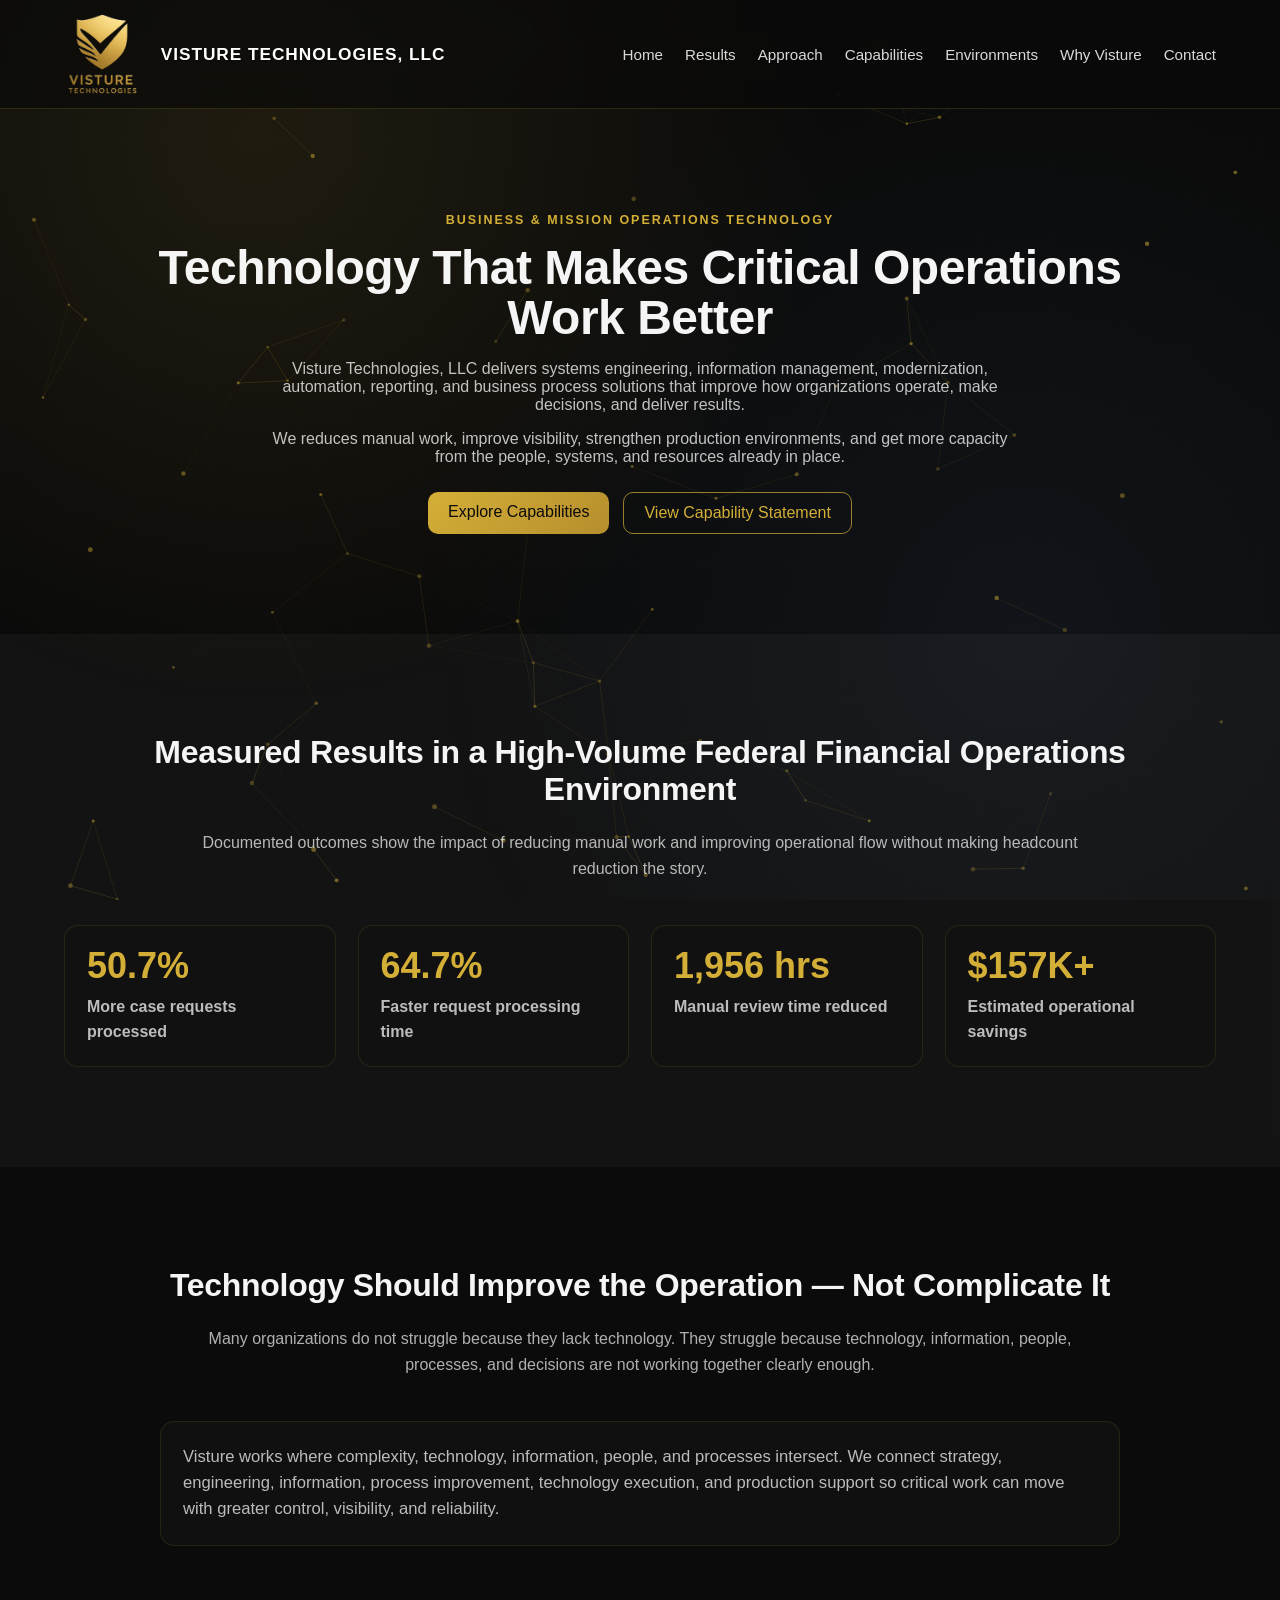
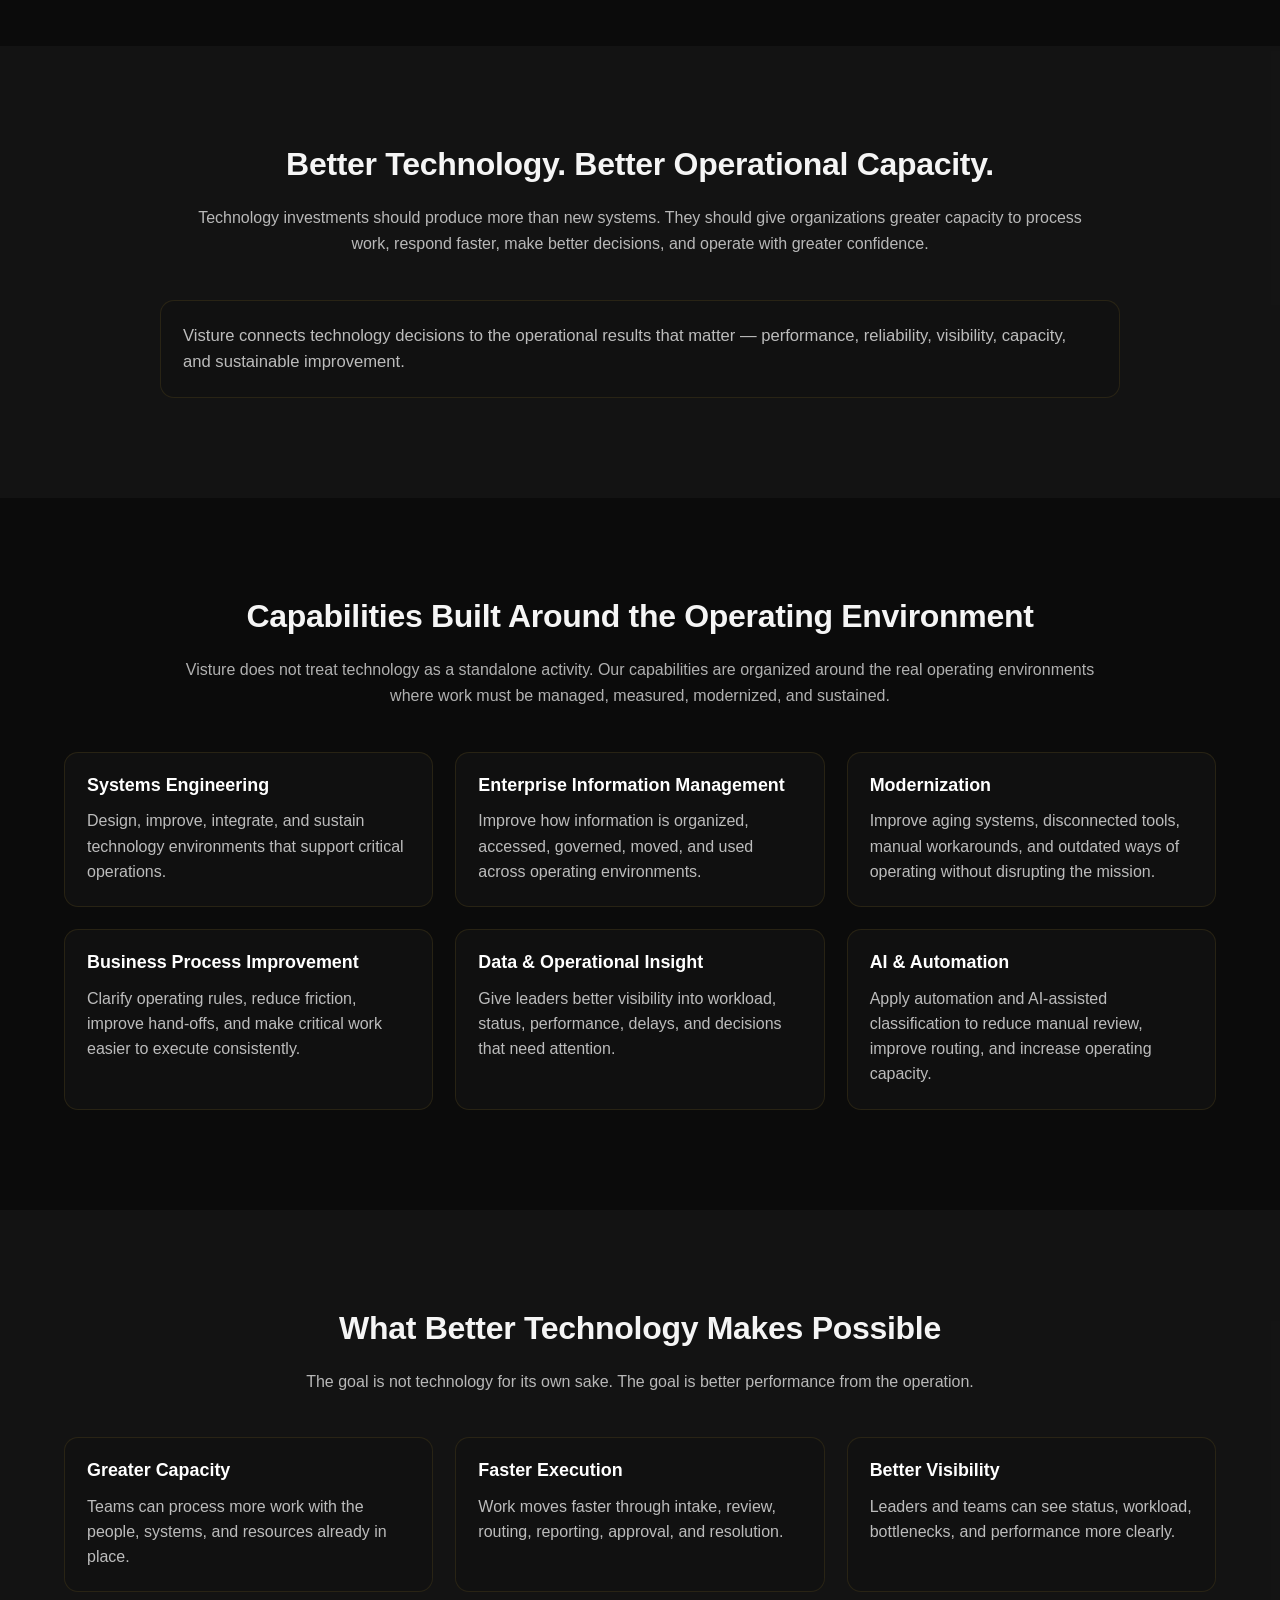
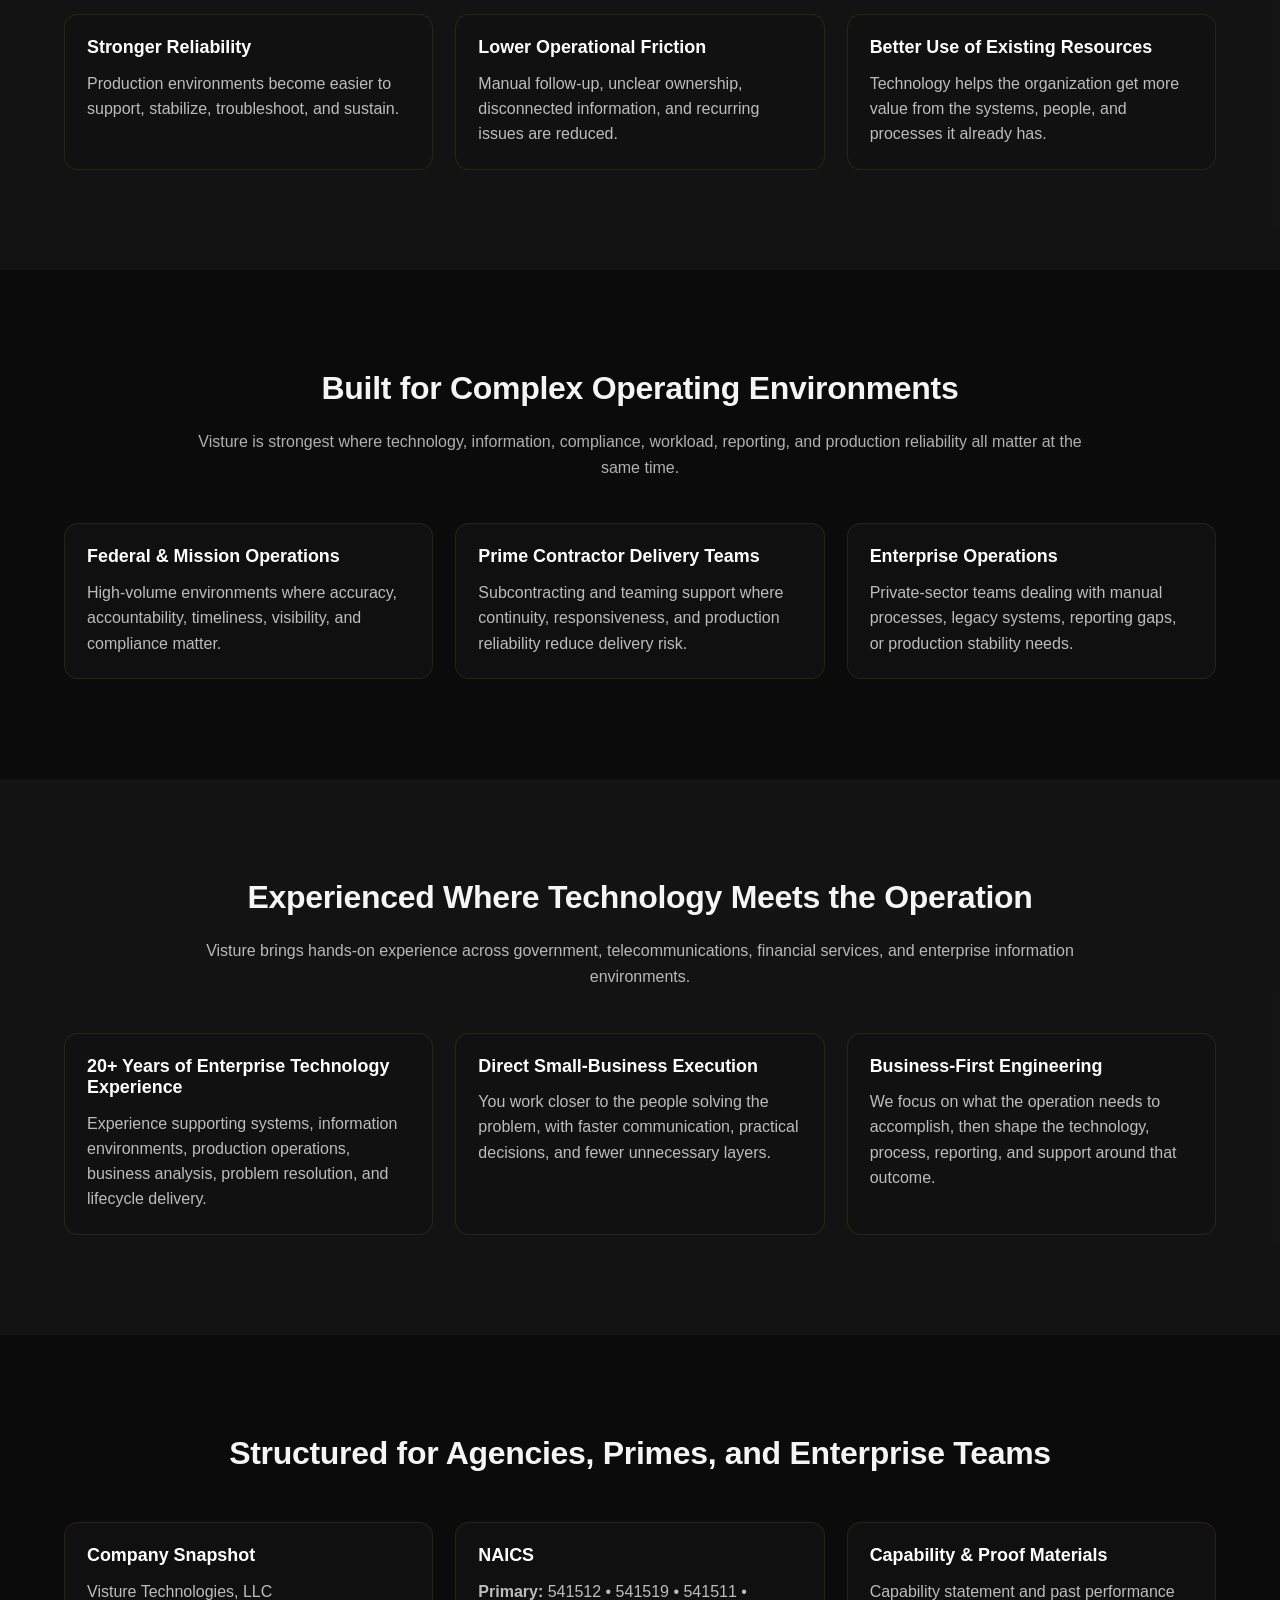
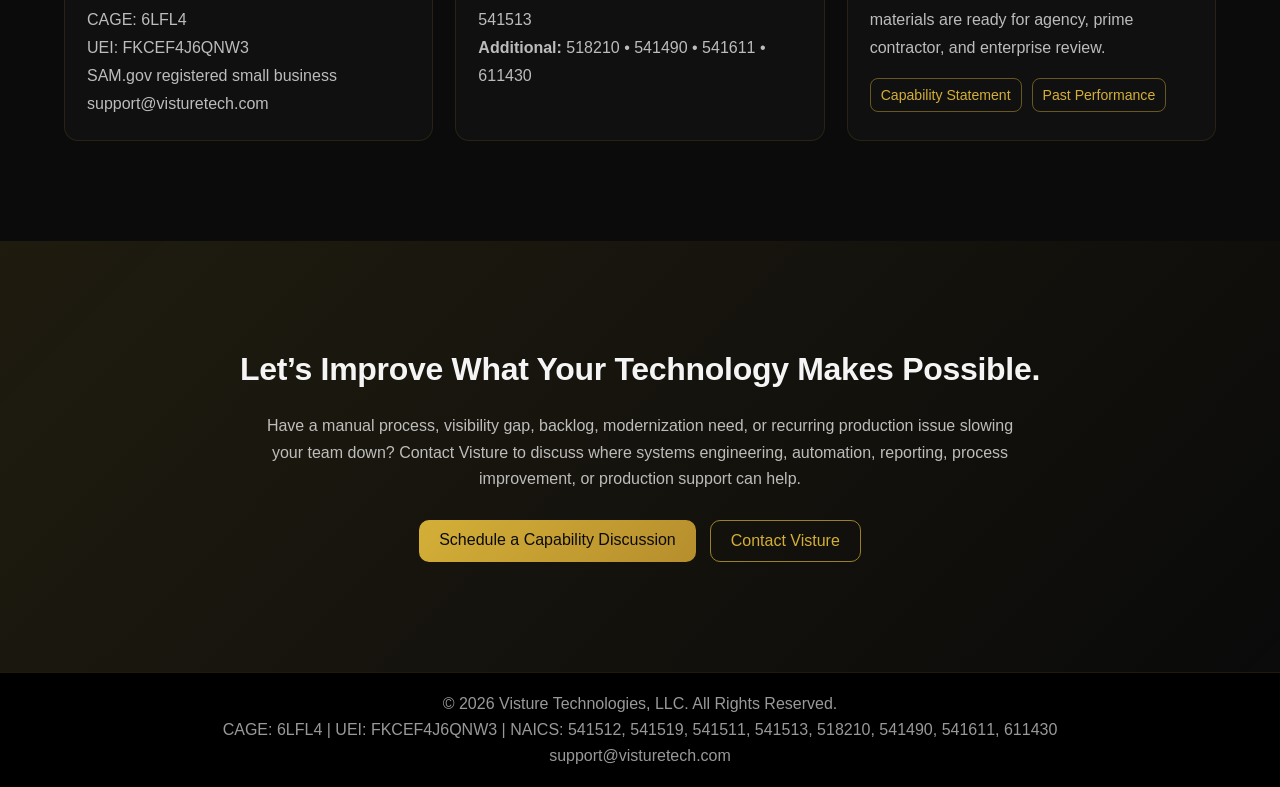
==== commit ae320df2: "Fix grammatical error in index.html" ====
--- a/index.html
+++ b/index.html
@@ -55,7 +55,7 @@
       Visture Technologies, LLC delivers systems engineering, information management, modernization, automation, reporting, and business process solutions that improve how organizations operate, make decisions, and deliver results.
     </p>
     <p class="reveal reveal-delay-2">
-      We help agencies, prime contractors, and enterprises reduce manual work, improve visibility, strengthen production environments, and get more capacity from the people, systems, and resources already in place.
+      We reduces manual work, improve visibility, strengthen production environments, and get more capacity from the people, systems, and resources already in place.
     </p>
 
     <div class="hero-actions reveal reveal-delay-2">
--- a/styles.css
+++ b/styles.css
@@ -27,8 +27,8 @@
   inset: 0;
   width: 100%;
   height: 100%;
-  z-index: 0;
-  opacity: 0.55;
+  z-index: 3;
+  opacity: 0.65;
   pointer-events: none;
   display: block;
 }
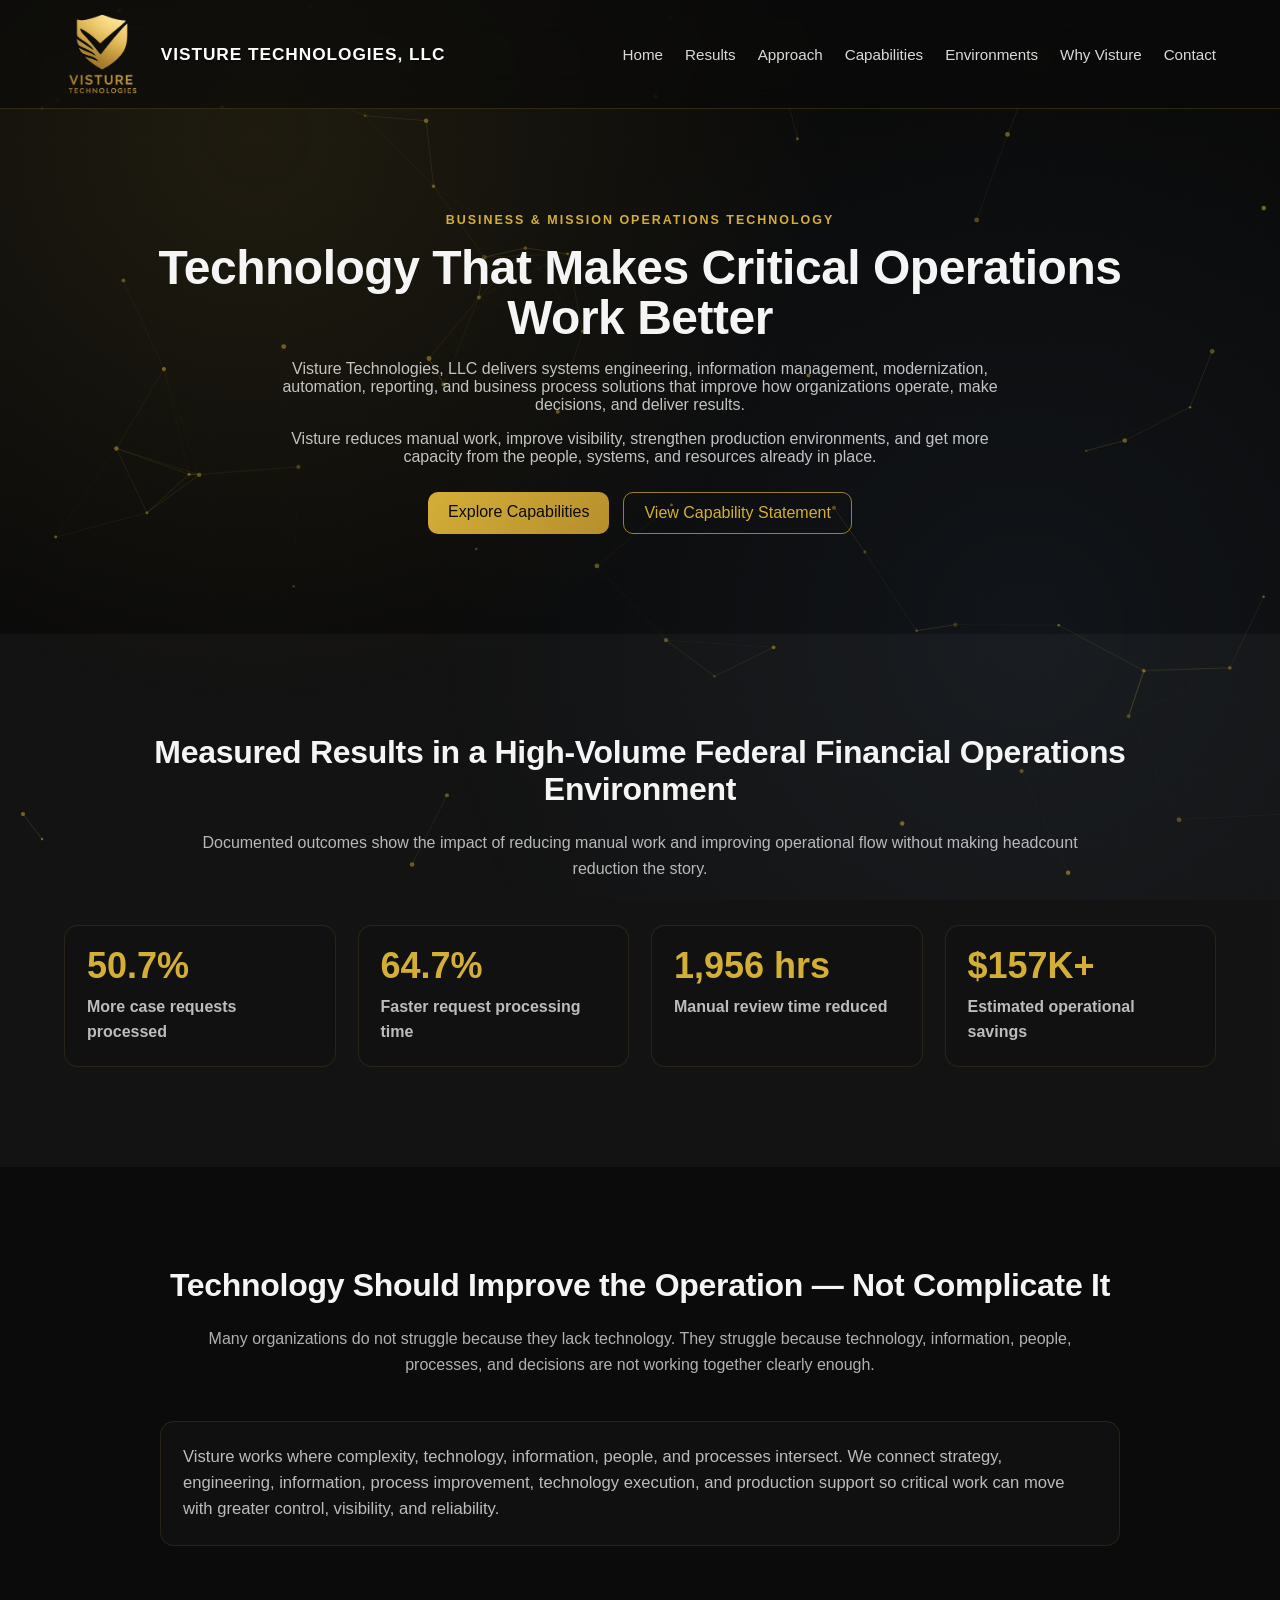
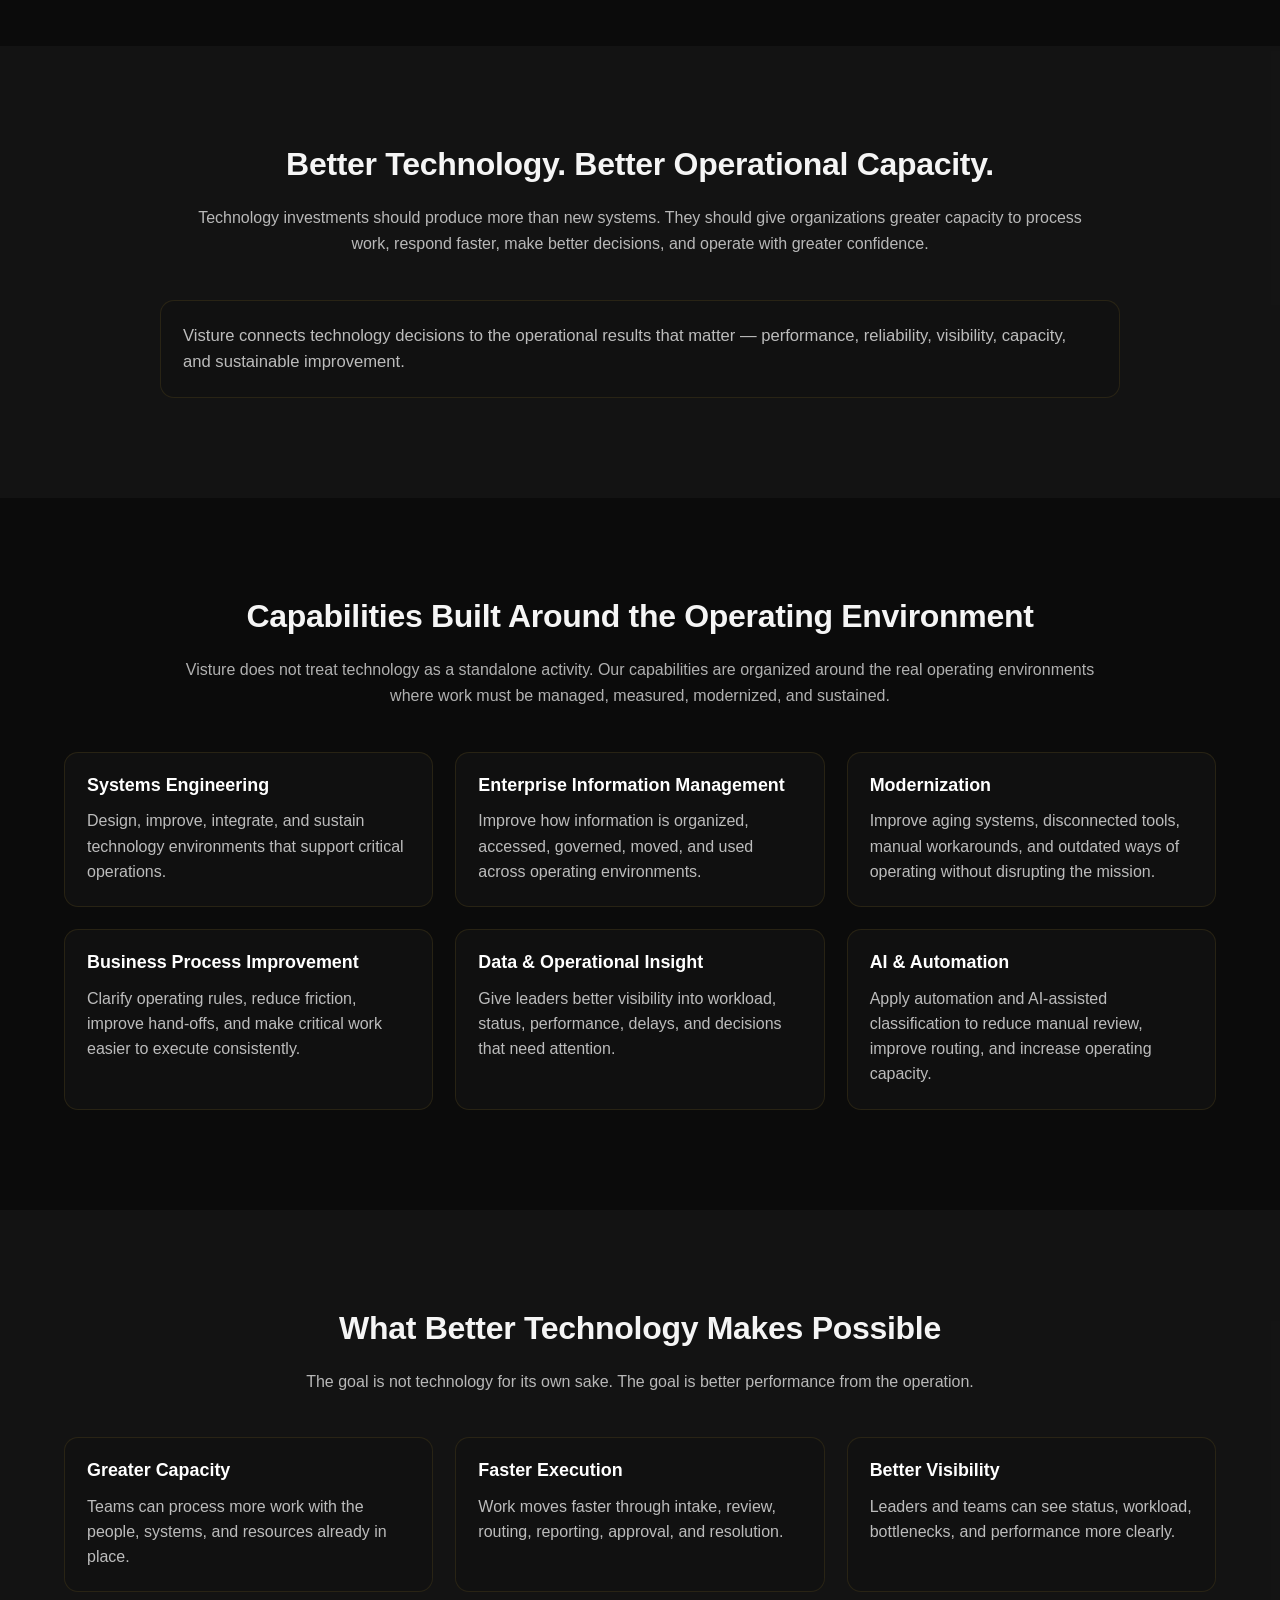
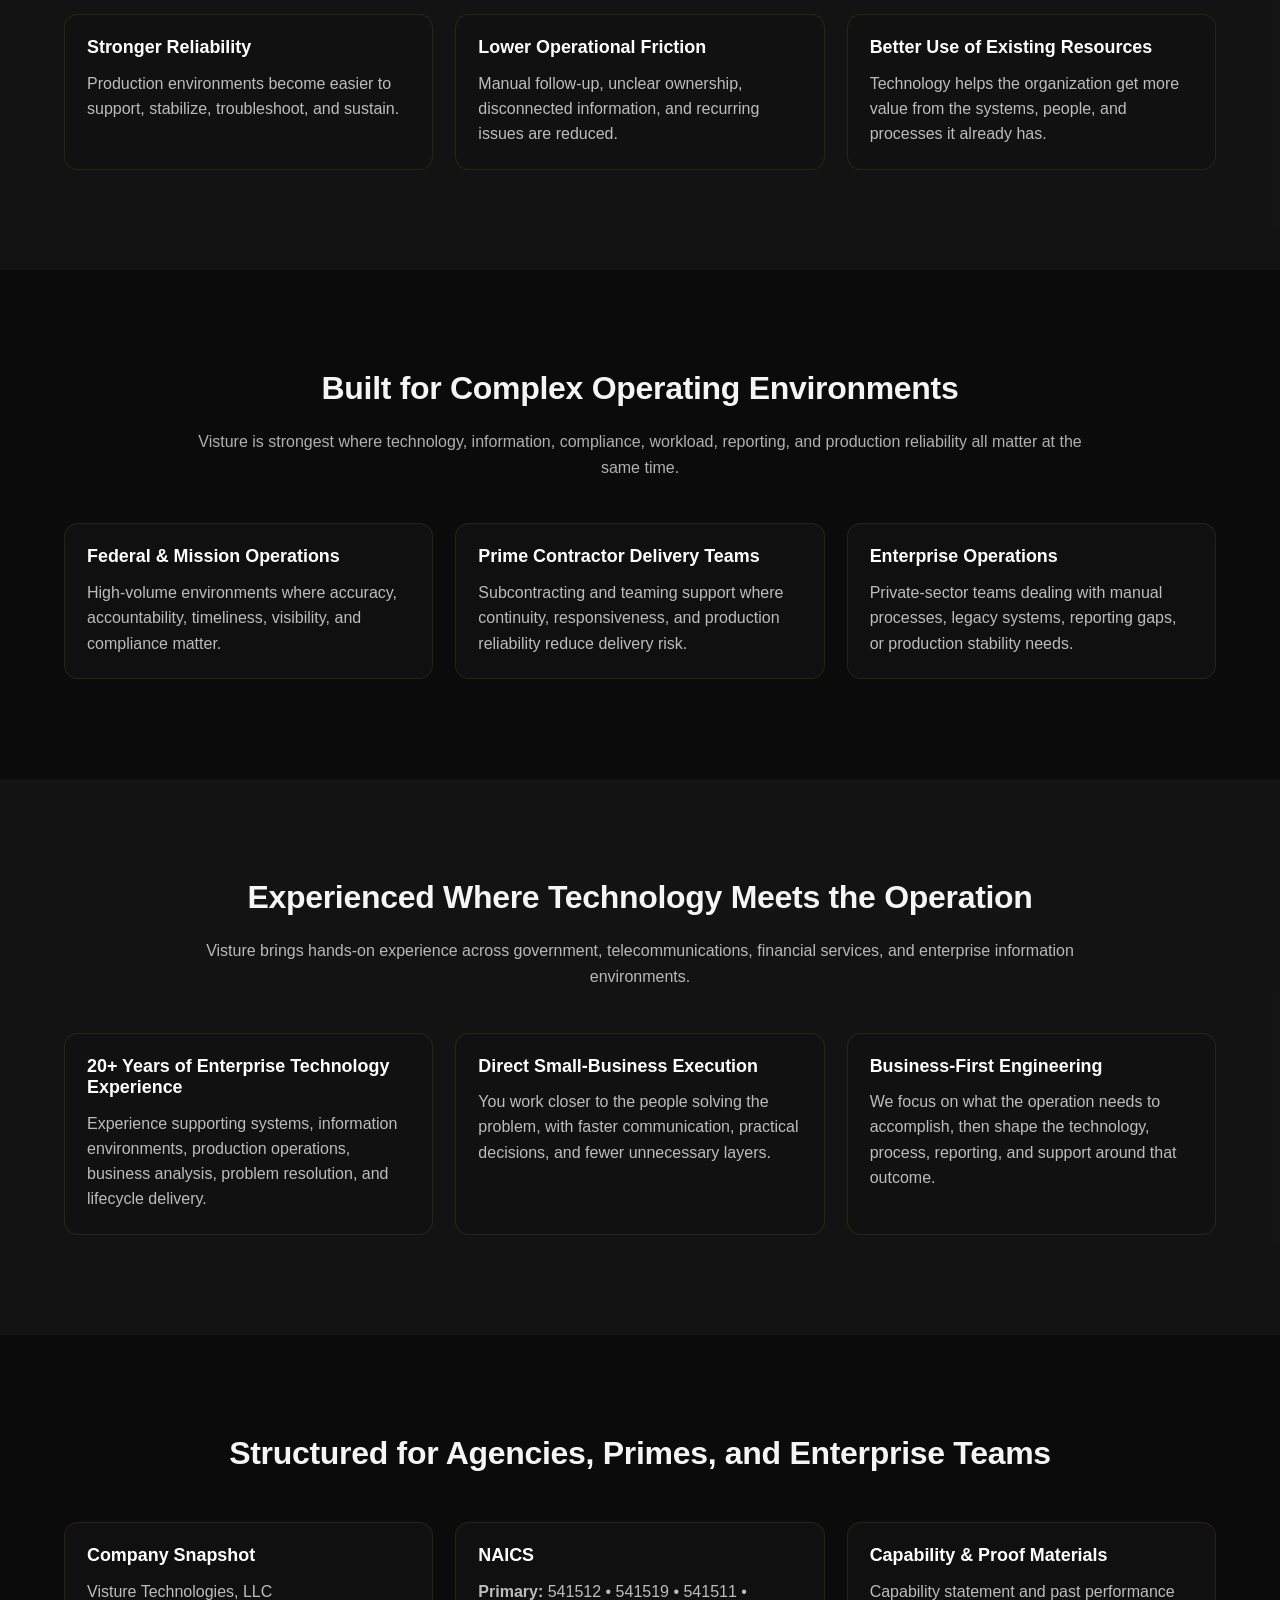
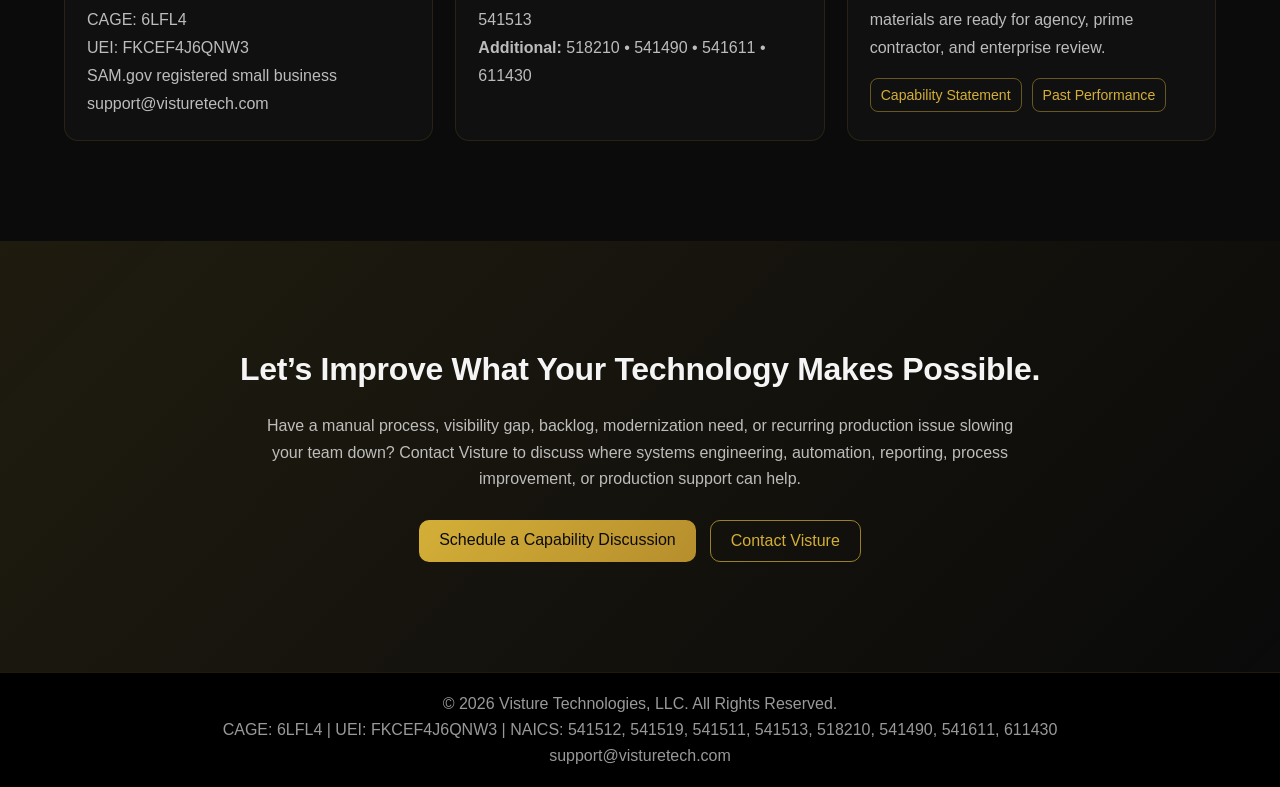
==== commit 61f2d000: "Fix typo in company name in index.html" ====
--- a/index.html
+++ b/index.html
@@ -55,7 +55,7 @@
       Visture Technologies, LLC delivers systems engineering, information management, modernization, automation, reporting, and business process solutions that improve how organizations operate, make decisions, and deliver results.
     </p>
     <p class="reveal reveal-delay-2">
-      We reduces manual work, improve visibility, strengthen production environments, and get more capacity from the people, systems, and resources already in place.
+      Visture reduces manual work, improve visibility, strengthen production environments, and get more capacity from the people, systems, and resources already in place.
     </p>
 
     <div class="hero-actions reveal reveal-delay-2">
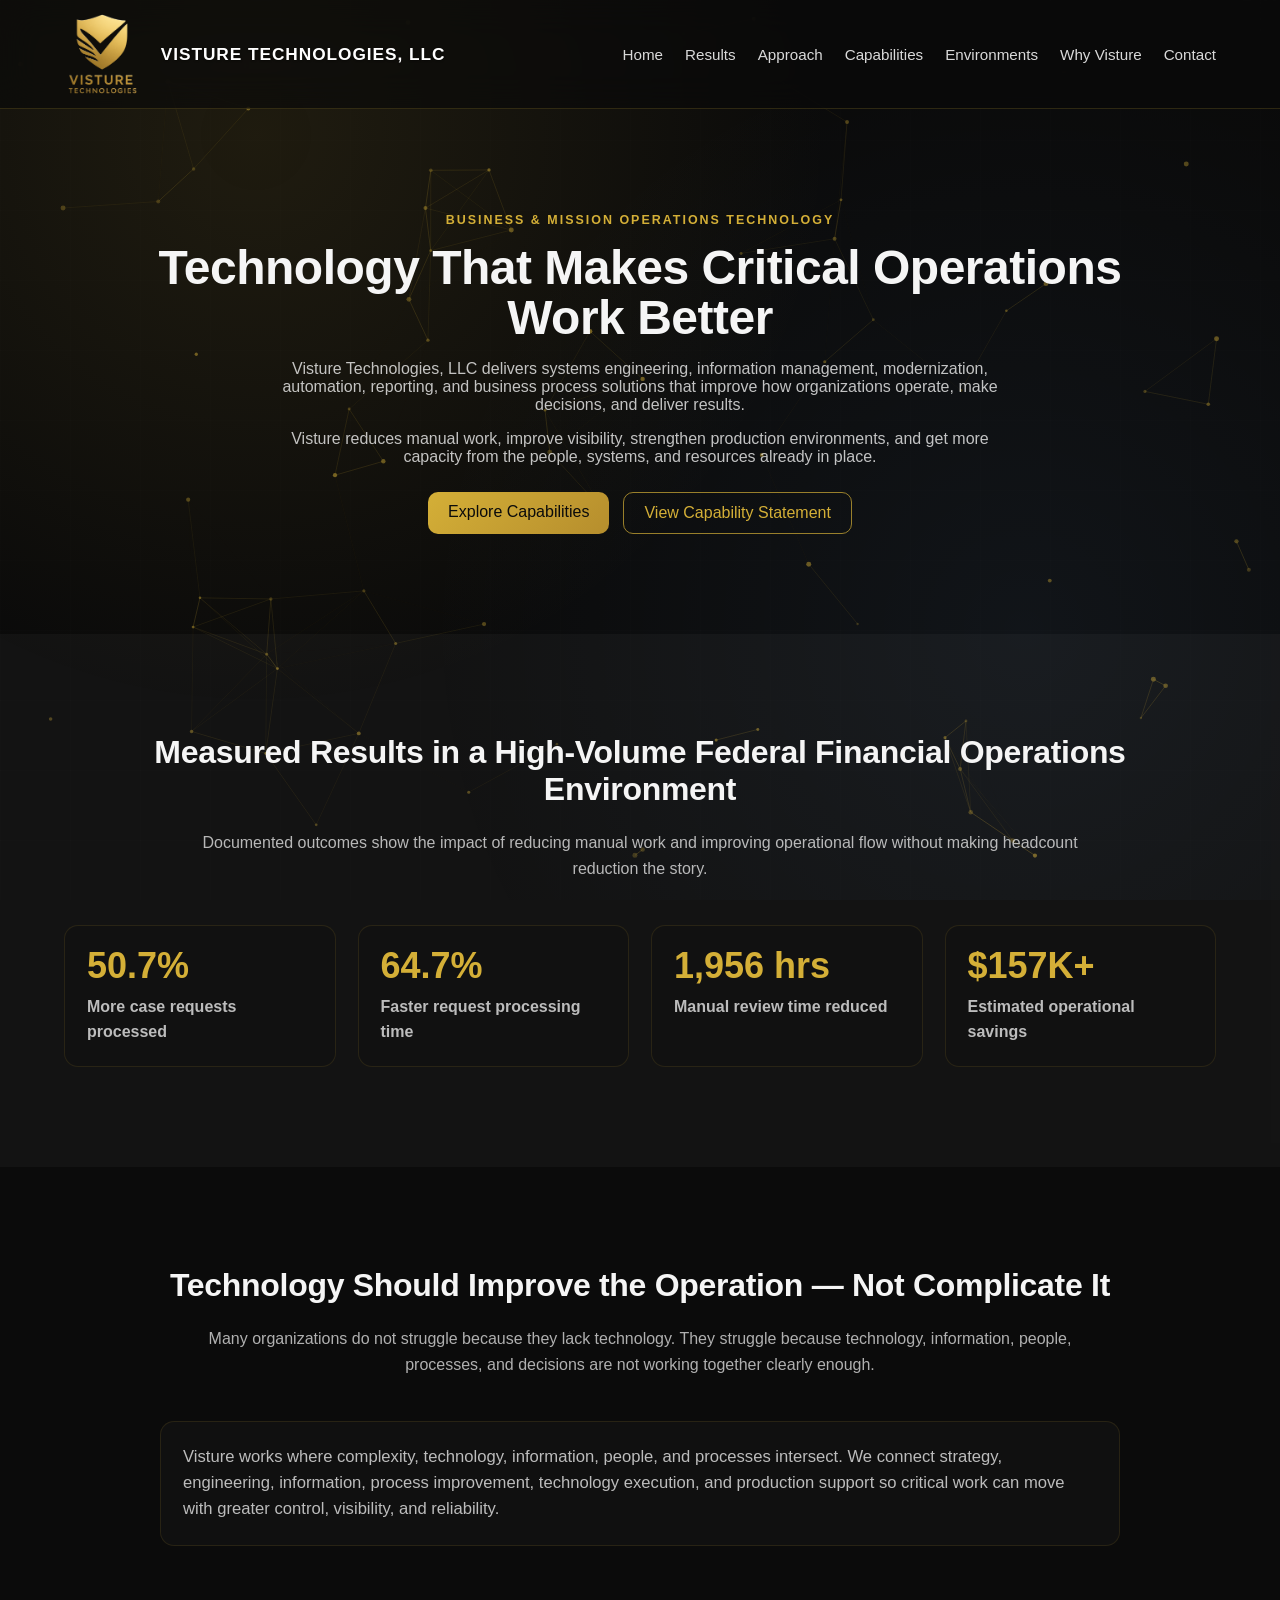
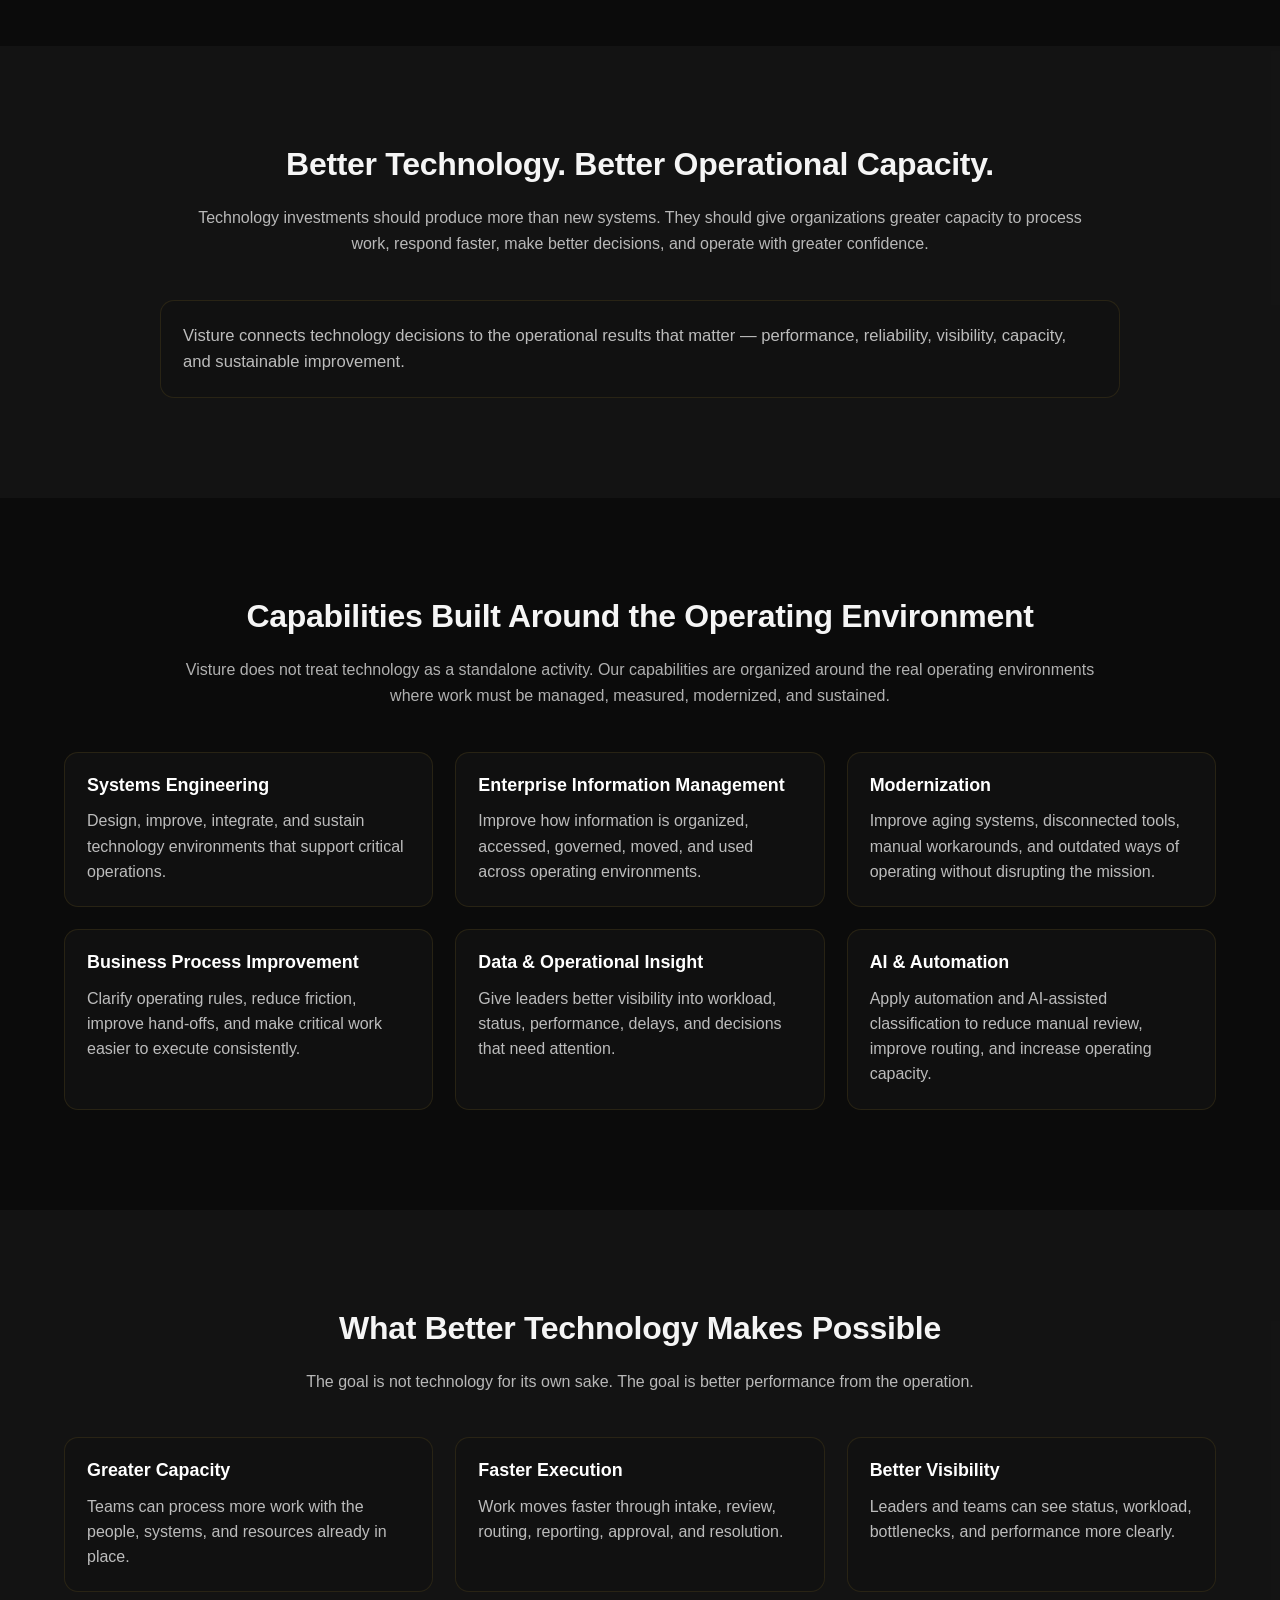
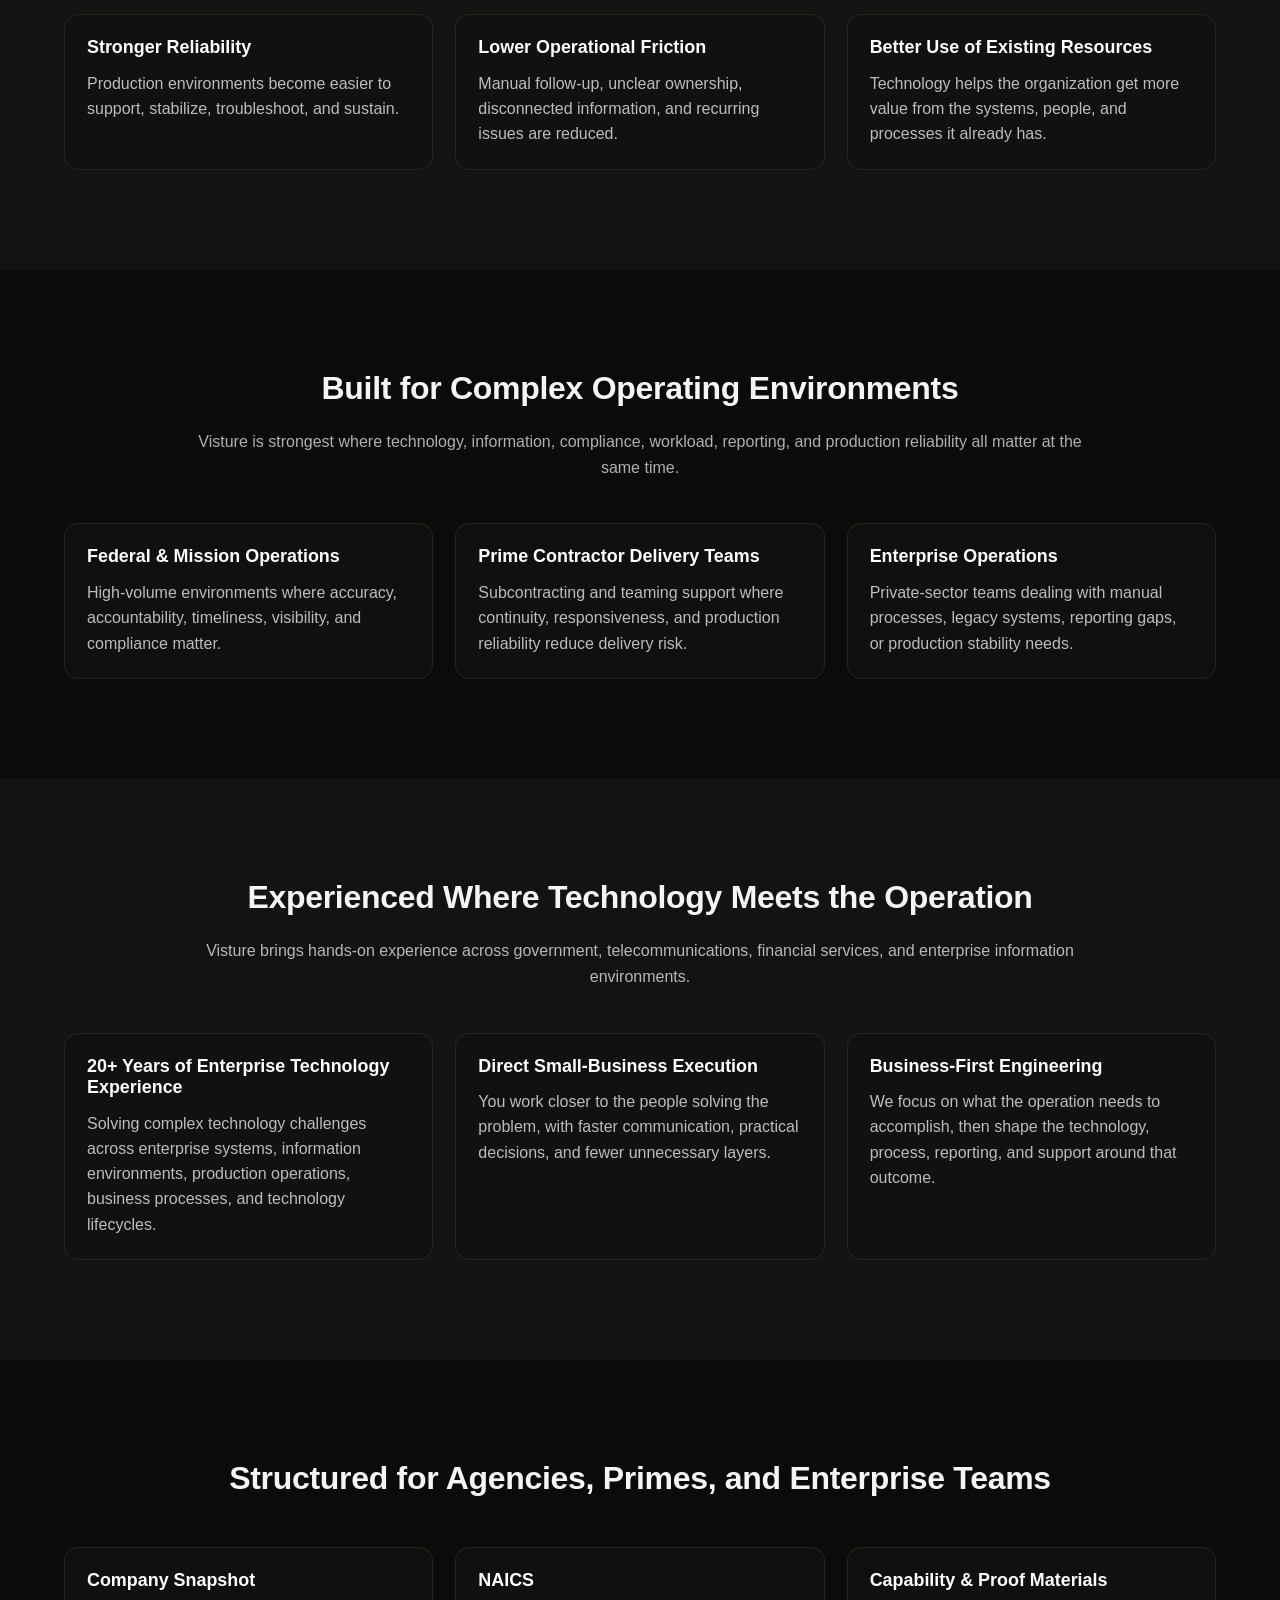
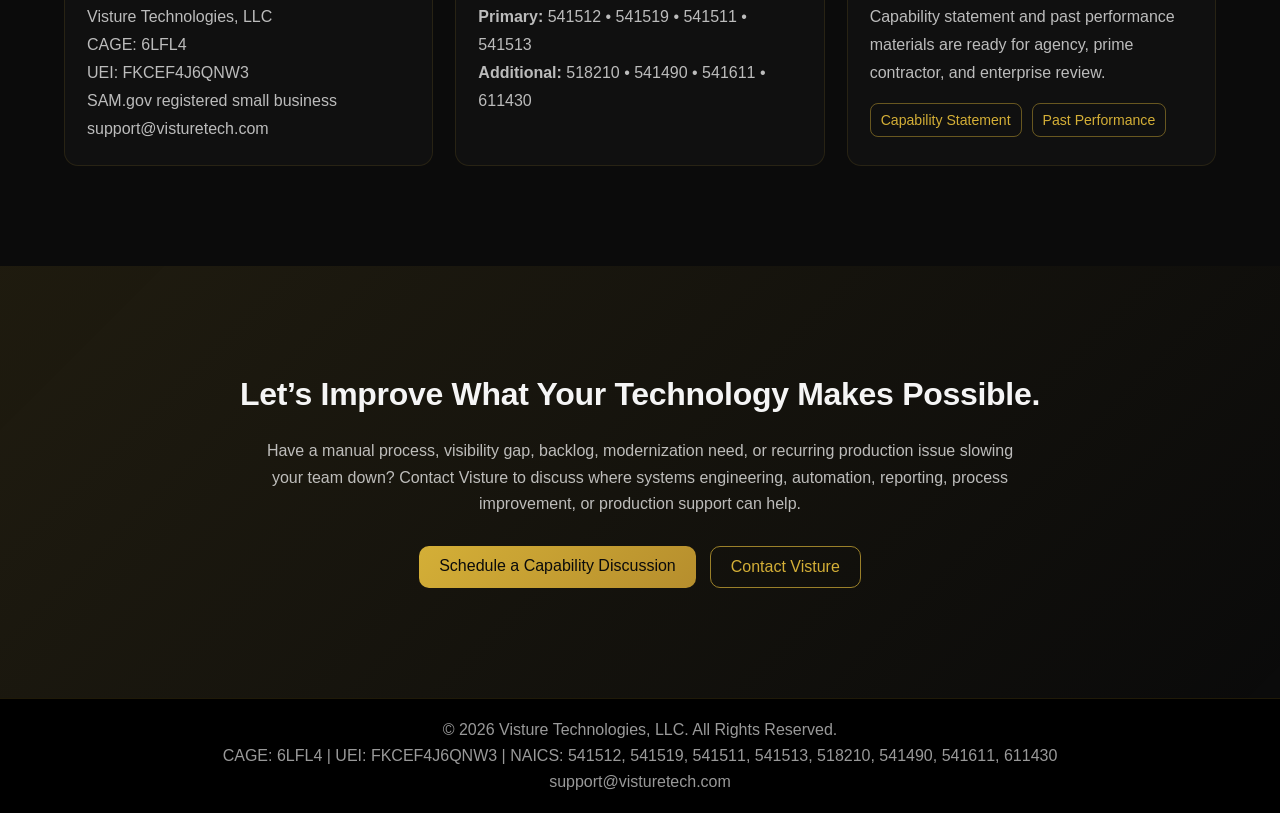
==== commit f8eae0a4: "Update experience description in index.html" ====
--- a/index.html
+++ b/index.html
@@ -254,7 +254,7 @@
     <div class="grid-3">
       <div class="card reveal reveal-delay-1">
         <h3>20+ Years of Enterprise Technology Experience</h3>
-        <p>Experience supporting systems, information environments, production operations, business analysis, problem resolution, and lifecycle delivery.</p>
+        <p>Solving complex technology challenges across enterprise systems, information environments, production operations, business processes, and technology lifecycles.</p>
       </div>
 
       <div class="card reveal reveal-delay-2">
